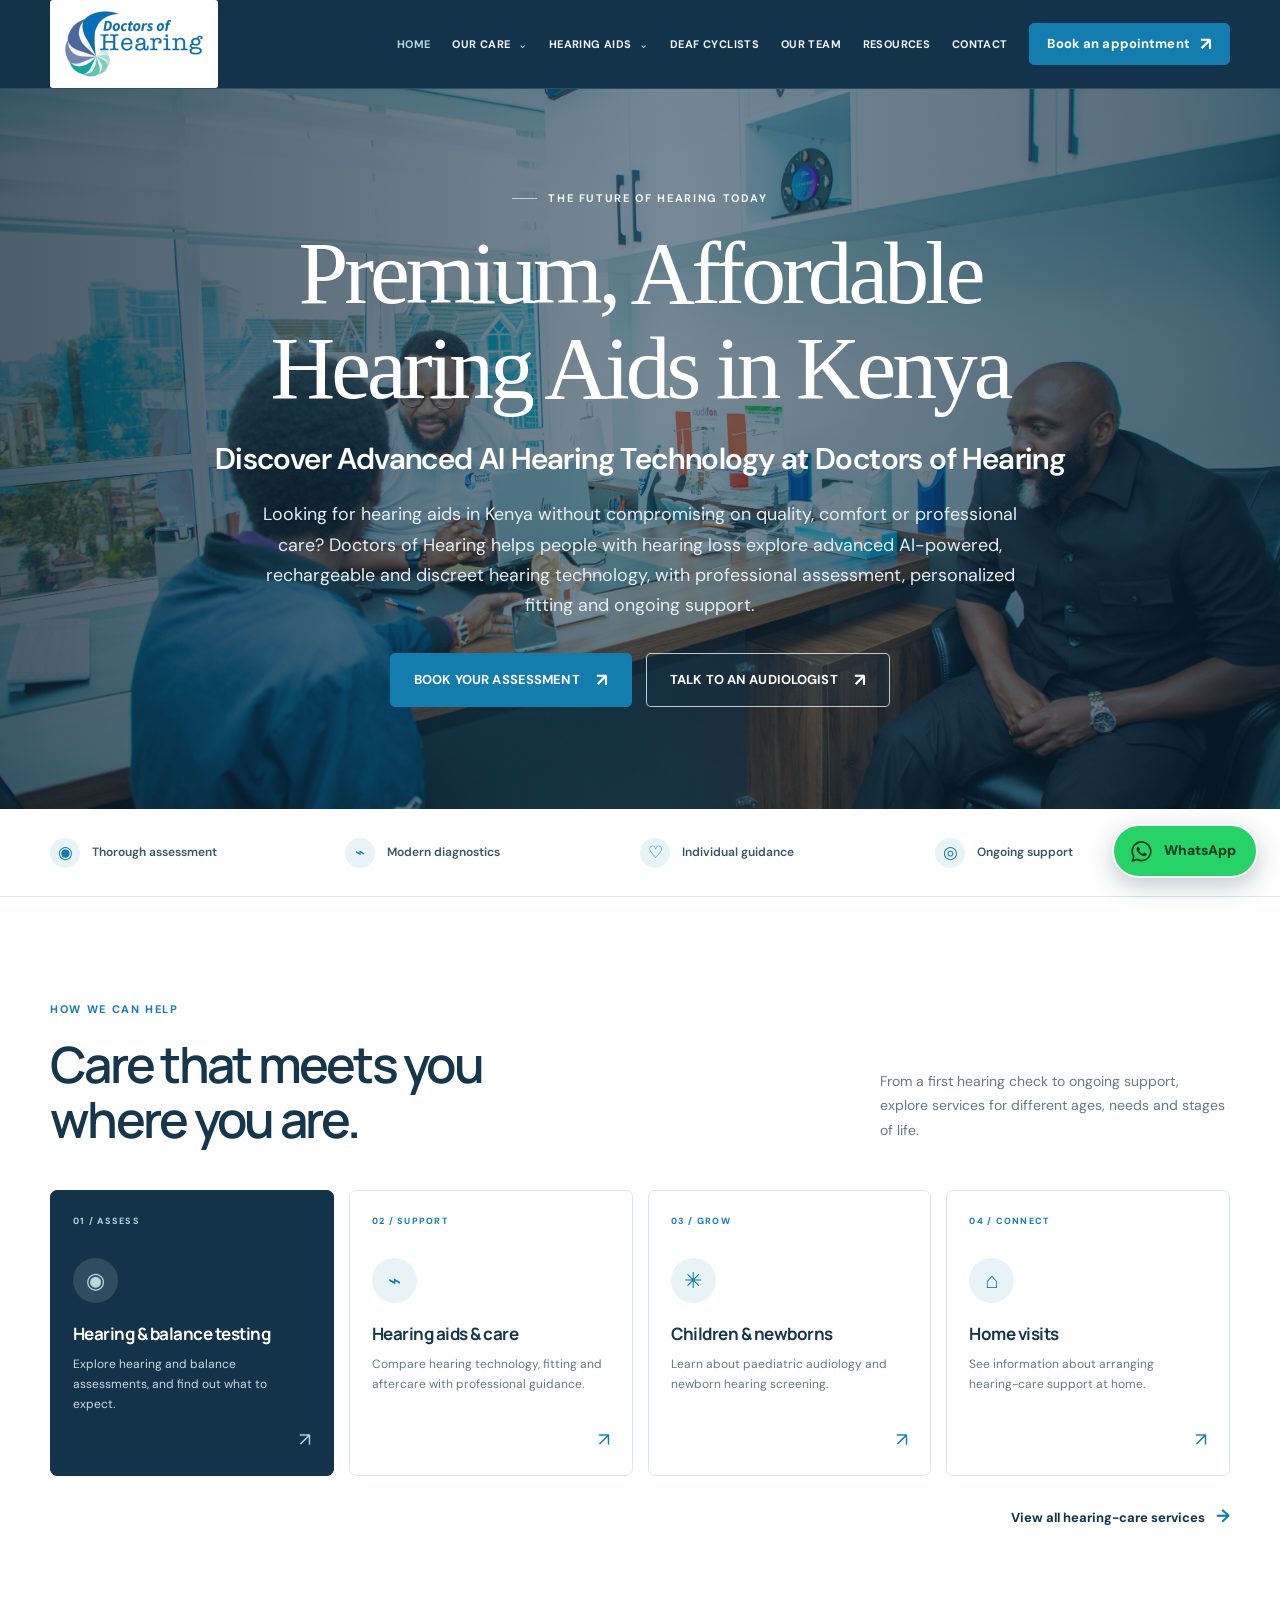
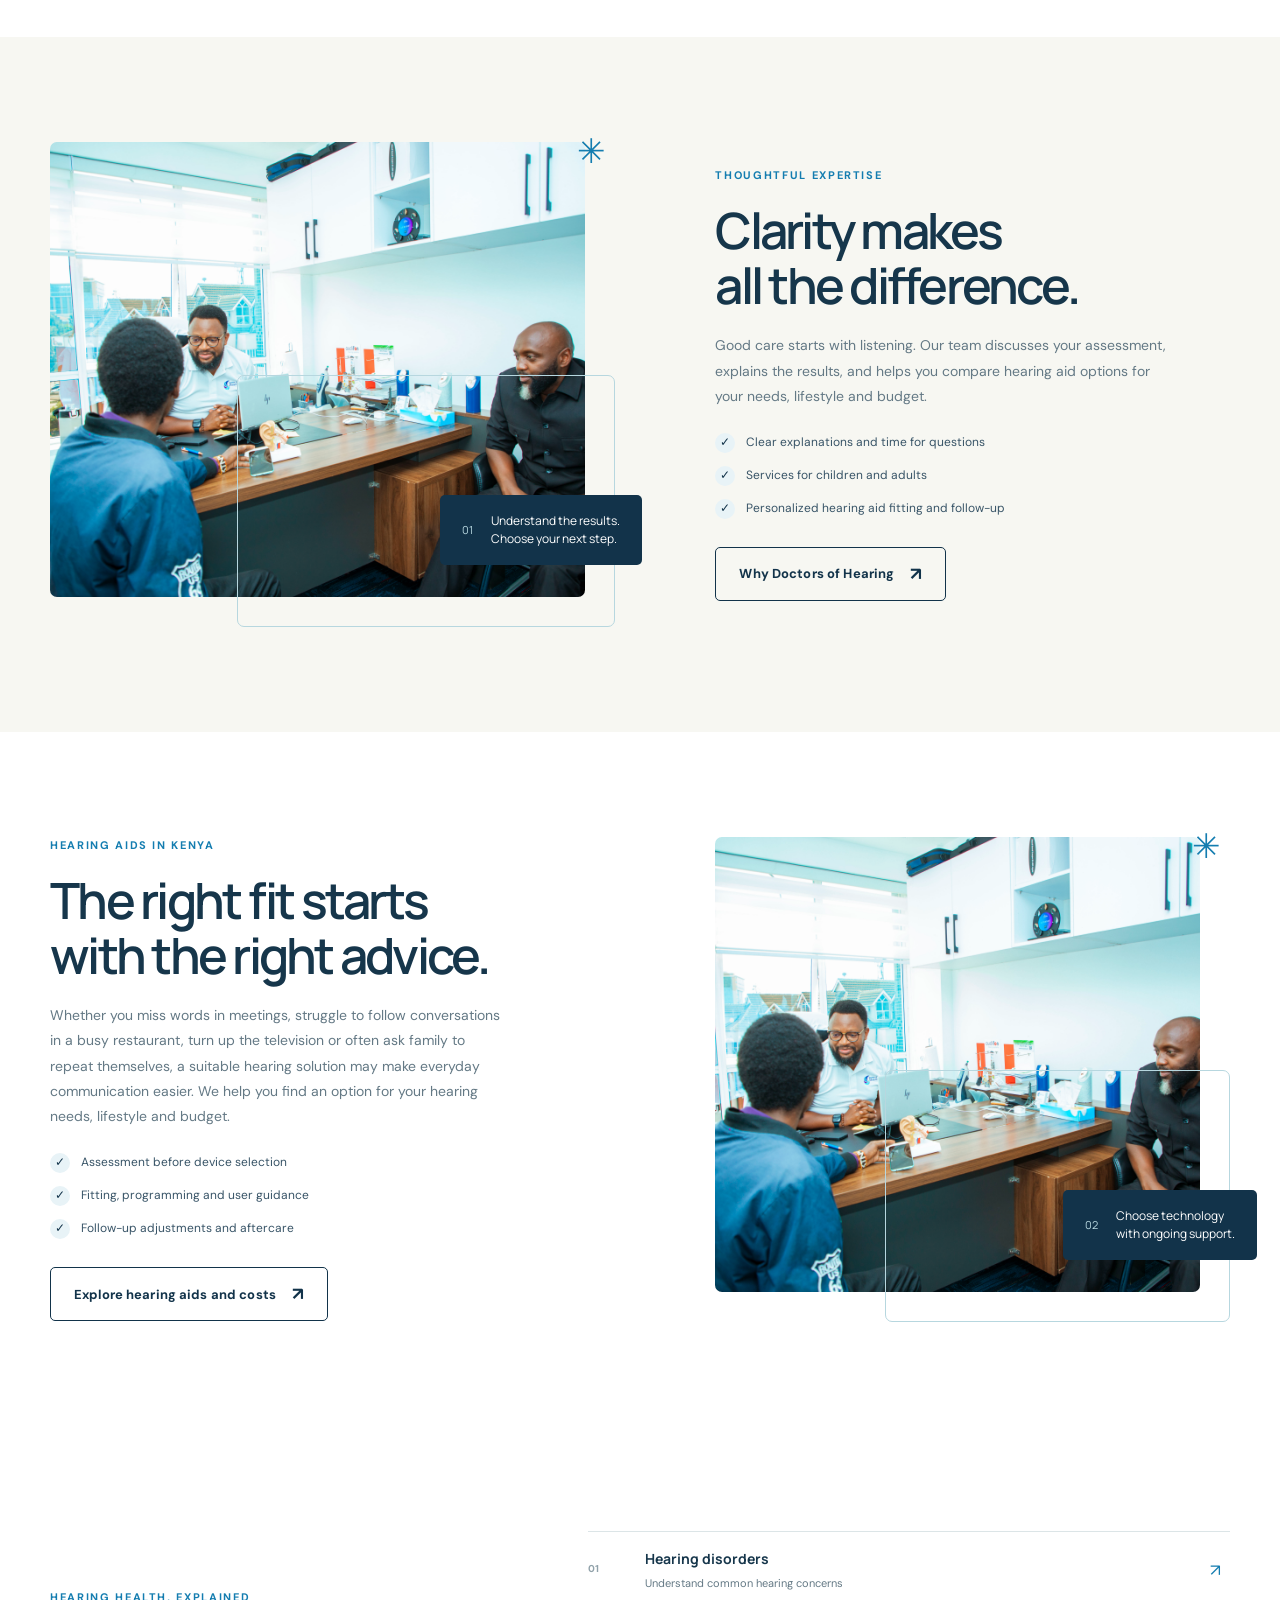
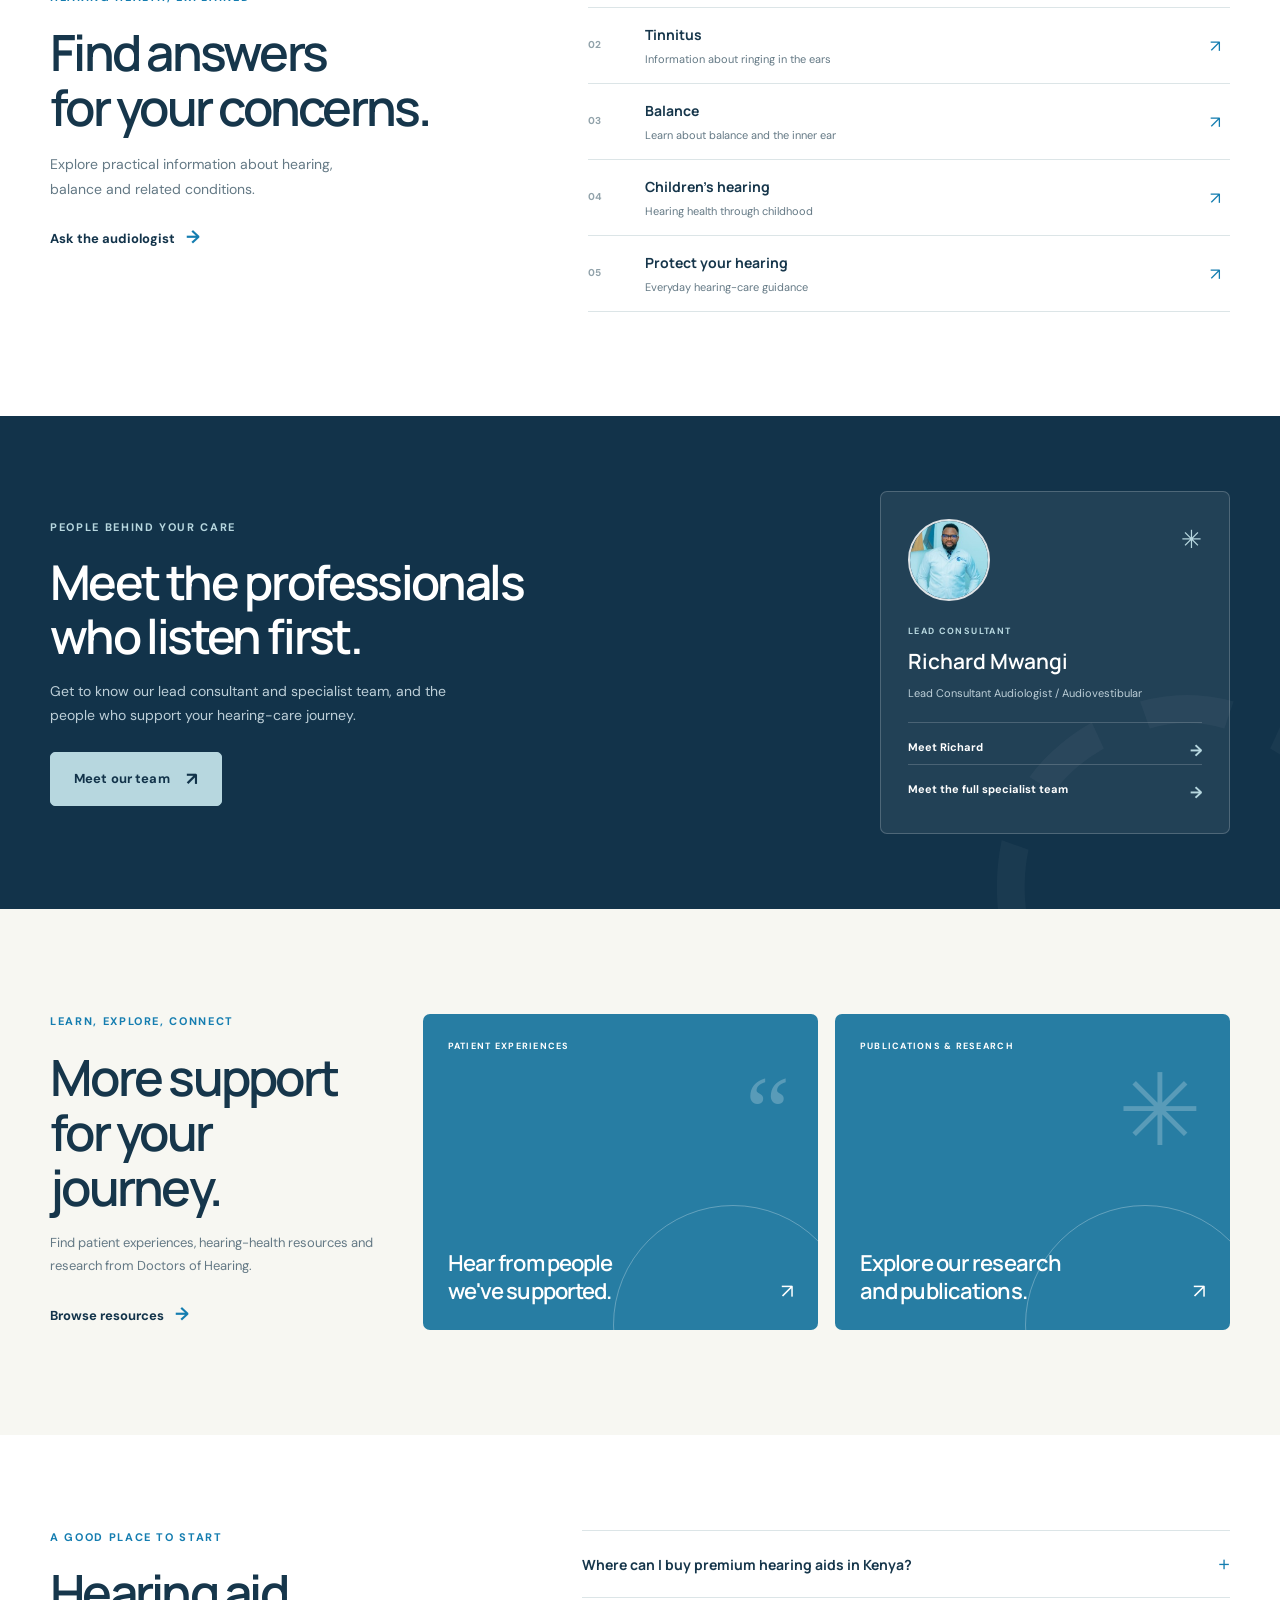
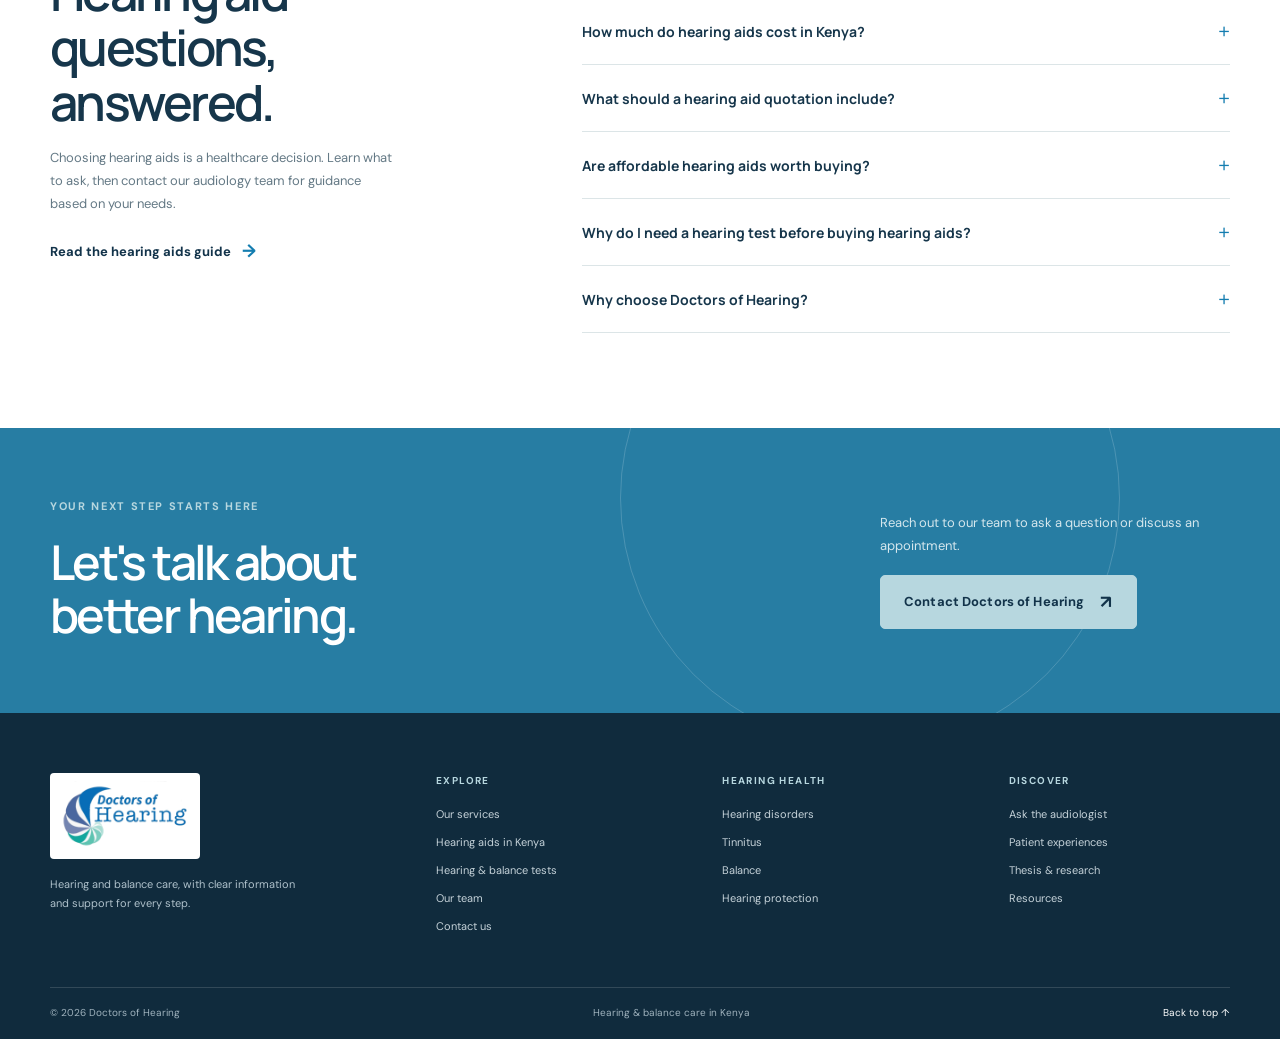
==== index.html @ 50983de2 "update" ====
<!doctype html>
<html lang="en">
<head>
  <meta charset="utf-8">
  <meta name="viewport" content="width=device-width, initial-scale=1">
  <meta name="description" content="Doctors of Hearing provides hearing tests, audiology services and hearing aid assessment, fitting and aftercare in Nairobi, Kenya.">
  <meta name="theme-color" content="#12334a">
  <title>Hearing Aids &amp; Audiology in Nairobi, Kenya | Doctors of Hearing</title>
  <link rel="icon" type="image/png" sizes="128x128" href="assets/favicon.png">
  <link rel="apple-touch-icon" href="assets/favicon.png">
  <link rel="canonical" href="https://doctorsofhearing.org/">
  <meta name="robots" content="index, follow, max-image-preview:large">
  <meta property="og:type" content="website">
  <meta property="og:site_name" content="Doctors of Hearing">
  <meta property="og:title" content="Hearing Aids &amp; Audiology in Nairobi, Kenya | Doctors of Hearing">
  <meta property="og:description" content="Doctors of Hearing provides hearing tests, audiology services and hearing aid assessment, fitting and aftercare in Nairobi, Kenya.">
  <meta property="og:url" content="https://doctorsofhearing.org/">
  <meta property="og:image" content="https://doctorsofhearing.org/assets/doh-logo-300x156.png">
  <meta name="twitter:card" content="summary_large_image">
  <meta name="twitter:title" content="Hearing Aids &amp; Audiology in Nairobi, Kenya | Doctors of Hearing">
  <meta name="twitter:description" content="Doctors of Hearing provides hearing tests, audiology services and hearing aid assessment, fitting and aftercare in Nairobi, Kenya.">
  <meta name="twitter:image" content="https://doctorsofhearing.org/assets/doh-logo-300x156.png">
  <script type="application/ld+json">{"@context":"https://schema.org","@type":"MedicalOrganization","name":"Doctors of Hearing","url":"https://doctorsofhearing.org/","logo":"https://doctorsofhearing.org/assets/doh-logo-300x156.png","email":"info@doctorsofhearing.org","telephone":["+254733112555","+254705112555","+254724535224","+254722112555"],"areaServed":{"@type":"City","name":"Nairobi"},"sameAs":["https://www.youtube.com/channel/UCBskCqv_ZfF2Rd4tkjsEcGQ","https://www.instagram.com/docsofhearing/","https://web.facebook.com/DoctorsOfHearing?_rdc=1&_rdr#","https://www.tiktok.com/@doctorsofhearing"]}</script>
  <link rel="stylesheet" href="css/styles.css">
  <script src="js/main.js" defer></script>
</head>
<body class="home-page">
  <a class="skip-link" href="#main">Skip to content</a>
  <header class="site-header">
    <div class="container header-inner">
      <a class="brand" href="index.html" aria-label="Doctors of Hearing home">
        <img src="assets/doh-logo-300x156.png" alt="Doctors of Hearing" width="300" height="156">
      </a>
      <button class="menu-toggle" type="button" aria-expanded="false" aria-controls="primary-navigation" aria-label="Open navigation">
        <span></span><span></span><span></span>
      </button>
      <nav class="primary-navigation" id="primary-navigation" aria-label="Main navigation">
        <a class="nav-link active" href="index.html" aria-current="page">Home</a>
        <details class="nav-dropdown">
          <summary>Our care <span aria-hidden="true">⌄</span></summary>
          <div class="dropdown-panel">
            <a href="hearing-care-services.html">Hearing care services</a>
            <a href="hearing-balance-testing.html">Hearing &amp; balance testing</a>
            <a href="paediatric-audiology.html">Paediatric audiology</a>
            <a href="home-visits.html">Home visits</a>
            <span class="dropdown-label">Hearing health</span>
            <a href="hearing-disorders.html">Hearing disorders</a>
            <a href="tinnitus-ringing-in-the-ears.html">Tinnitus</a>
            <a href="balance.html">Balance</a>
            <a href="hearing-loss-in-children.html">Children's hearing</a>
            <a href="prevention.html">Hearing protection</a>
          </div>
        </details>
        <details class="nav-dropdown">
          <summary>Hearing aids <span aria-hidden="true">⌄</span></summary>
          <div class="dropdown-panel">
            <a href="hearing-aids-kenya.html">Hearing aids in Kenya</a>
            <a href="phonak.html">Phonak</a>
            <a href="starkey.html">Starkey</a>
            <a href="batteries.html">Batteries &amp; care</a>
          </div>
        </details>
        <a class="nav-link" href="deaf-cyclists.html">Deaf Cyclists</a>
        <a class="nav-link" href="richard-mwangi.html">Our team</a>
        <a class="nav-link" href="resources.html">Resources</a>
        <a class="nav-link" href="contact-us.html">Contact</a>
        <button class="button button-small nav-cta" type="button" data-open-booking>Book an appointment <span aria-hidden="true">↗</span></button>
      </nav>
    </div>
  </header>

  <main id="main">
    <section class="hero">
      <div class="container hero-grid">
        <div class="hero-copy">
          <p class="eyebrow"><span class="eyebrow-line"></span> The Future of Hearing Today</p>
          <h1>Premium, Affordable<br>Hearing Aids in Kenya</h1>
          <h2 class="hero-subheading">Discover Advanced AI Hearing Technology at Doctors of Hearing</h2>
          <p class="hero-intro">Looking for hearing aids in Kenya without compromising on quality, comfort or professional care? Doctors of Hearing helps people with hearing loss explore advanced AI-powered, rechargeable and discreet hearing technology, with professional assessment, personalized fitting and ongoing support.</p>
          <div class="hero-actions">
            <button class="button" type="button" data-open-booking>Book your assessment <span aria-hidden="true">↗</span></button>
            <a class="button button-secondary" href="https://wa.me/254733112555?text=Hello%20Doctors%20of%20Hearing%2C%20I%E2%80%99d%20like%20to%20talk%20to%20an%20audiologist." target="_blank" rel="noopener noreferrer">Talk to an audiologist <span aria-hidden="true">↗</span></a>
          </div>
        </div>
      </div>
    </section>

    <section class="trust-strip" aria-label="Our approach">
      <div class="container trust-grid">
        <p><span class="trust-icon" aria-hidden="true">◉</span> Thorough assessment</p>
        <p><span class="trust-icon" aria-hidden="true">⌁</span> Modern diagnostics</p>
        <p><span class="trust-icon" aria-hidden="true">♡</span> Individual guidance</p>
        <p><span class="trust-icon" aria-hidden="true">◎</span> Ongoing support</p>
      </div>
    </section>

    <section class="section care-section" id="care">
      <div class="container">
        <div class="section-heading heading-row">
          <div><p class="eyebrow">How we can help</p><h2>Care that meets you<br>where you are.</h2></div>
          <p>From a first hearing check to ongoing support, explore services for different ages, needs and stages of life.</p>
        </div>
        <div class="care-grid">
          <a class="care-card care-featured" href="hearing-balance-testing.html">
            <span class="card-number">01 / ASSESS</span><span class="card-icon" aria-hidden="true">◉</span>
            <h3>Hearing &amp; balance testing</h3><p>Explore hearing and balance assessments, and find out what to expect.</p><span class="card-arrow" aria-hidden="true">↗</span>
          </a>
          <a class="care-card" href="hearing-aids-kenya.html">
            <span class="card-number">02 / SUPPORT</span><span class="card-icon" aria-hidden="true">⌁</span>
            <h3>Hearing aids &amp; care</h3><p>Compare hearing technology, fitting and aftercare with professional guidance.</p><span class="card-arrow" aria-hidden="true">↗</span>
          </a>
          <a class="care-card" href="paediatric-audiology.html">
            <span class="card-number">03 / GROW</span><span class="card-icon" aria-hidden="true">✳</span>
            <h3>Children &amp; newborns</h3><p>Learn about paediatric audiology and newborn hearing screening.</p><span class="card-arrow" aria-hidden="true">↗</span>
          </a>
          <a class="care-card" href="home-visits.html">
            <span class="card-number">04 / CONNECT</span><span class="card-icon" aria-hidden="true">⌂</span>
            <h3>Home visits</h3><p>See information about arranging hearing-care support at home.</p><span class="card-arrow" aria-hidden="true">↗</span>
          </a>
        </div>
        <div class="section-link"><a class="text-link" href="hearing-care-services.html">View all hearing-care services <span aria-hidden="true">→</span></a></div>
      </div>
    </section>

    <section class="section expertise-section">
      <div class="container expertise-grid">
        <div class="expertise-visual">
          <img src="assets/clinic-consultation.jpg" alt="A patient discussing hearing care with an audiologist" loading="lazy">
          <div class="visual-caption"><span>01</span><span>Understand the results.<br>Choose your next step.</span></div>
          <span class="visual-spark" aria-hidden="true">✳</span>
        </div>
        <div class="expertise-copy">
          <p class="eyebrow">Thoughtful expertise</p>
          <h2>Clarity makes<br>all the difference.</h2>
          <p>Good care starts with listening. Our team discusses your assessment, explains the results, and helps you compare hearing aid options for your needs, lifestyle and budget.</p>
          <ul class="check-list">
            <li><span aria-hidden="true">✓</span> Clear explanations and time for questions</li>
            <li><span aria-hidden="true">✓</span> Services for children and adults</li>
            <li><span aria-hidden="true">✓</span> Personalized hearing aid fitting and follow-up</li>
          </ul>
          <a class="button button-outline" href="why-we-are-different.html">Why Doctors of Hearing <span aria-hidden="true">↗</span></a>
        </div>
      </div>
    </section>

    <section class="section hearing-aids-section">
      <div class="container expertise-grid">
        <div class="expertise-copy">
          <p class="eyebrow">Hearing aids in Kenya</p>
          <h2>The right fit starts<br>with the right advice.</h2>
          <p>Whether you miss words in meetings, struggle to follow conversations in a busy restaurant, turn up the television or often ask family to repeat themselves, a suitable hearing solution may make everyday communication easier. We help you find an option for your hearing needs, lifestyle and budget.</p>
          <ul class="check-list">
            <li><span aria-hidden="true">✓</span> Assessment before device selection</li>
            <li><span aria-hidden="true">✓</span> Fitting, programming and user guidance</li>
            <li><span aria-hidden="true">✓</span> Follow-up adjustments and aftercare</li>
          </ul>
          <a class="button button-outline" href="hearing-aids-kenya.html">Explore hearing aids and costs <span aria-hidden="true">↗</span></a>
        </div>
        <div class="expertise-visual">
          <img src="assets/clinic-consultation.jpg" alt="A patient discussing hearing aid options with an audiologist" loading="lazy">
          <div class="visual-caption"><span>02</span><span>Choose technology<br>with ongoing support.</span></div>
          <span class="visual-spark" aria-hidden="true">✳</span>
        </div>
      </div>
    </section>

    <section class="section conditions-section">
      <div class="container conditions-layout">
        <div class="conditions-intro">
          <p class="eyebrow">Hearing health, explained</p>
          <h2>Find answers<br>for your concerns.</h2>
          <p>Explore practical information about hearing, balance and related conditions.</p>
          <a class="text-link" href="ask-the-audiologist.html">Ask the audiologist <span aria-hidden="true">→</span></a>
        </div>
        <div class="topic-list">
          <a href="hearing-disorders.html"><span class="topic-index">01</span><span><strong>Hearing disorders</strong><small>Understand common hearing concerns</small></span><span class="topic-arrow" aria-hidden="true">↗</span></a>
          <a href="tinnitus-ringing-in-the-ears.html"><span class="topic-index">02</span><span><strong>Tinnitus</strong><small>Information about ringing in the ears</small></span><span class="topic-arrow" aria-hidden="true">↗</span></a>
          <a href="balance.html"><span class="topic-index">03</span><span><strong>Balance</strong><small>Learn about balance and the inner ear</small></span><span class="topic-arrow" aria-hidden="true">↗</span></a>
          <a href="hearing-loss-in-children.html"><span class="topic-index">04</span><span><strong>Children's hearing</strong><small>Hearing health through childhood</small></span><span class="topic-arrow" aria-hidden="true">↗</span></a>
          <a href="protecting-your-hearing.html"><span class="topic-index">05</span><span><strong>Protect your hearing</strong><small>Everyday hearing-care guidance</small></span><span class="topic-arrow" aria-hidden="true">↗</span></a>
        </div>
      </div>
    </section>

    <section class="team-band">
      <div class="container team-grid">
        <div class="team-copy"><p class="eyebrow eyebrow-light">People behind your care</p><h2>Meet the professionals<br>who listen first.</h2><p>Get to know our lead consultant and specialist team, and the people who support your hearing-care journey.</p><a class="button button-light" href="richard-mwangi.html">Meet our team <span aria-hidden="true">↗</span></a></div>
        <div class="team-card"><div class="team-card-top"><img class="team-avatar-photo" src="assets/richard.jpeg" alt="Richard Mwangi, Lead Consultant Audiologist" loading="lazy"><span class="team-card-mark" aria-hidden="true">✳</span></div><p class="team-label">LEAD CONSULTANT</p><h3>Richard Mwangi</h3><p>Lead Consultant Audiologist / Audiovestibular</p><a href="richard-mwangi.html">Meet Richard <span aria-hidden="true">→</span></a><a href="our-other-specialists.html">Meet the full specialist team <span aria-hidden="true">→</span></a></div>
        <div class="team-decoration" aria-hidden="true">◌</div>
      </div>
    </section>

    <section class="section stories-section">
      <div class="container stories-grid">
        <div class="stories-copy"><p class="eyebrow">Learn, explore, connect</p><h2>More support<br>for your journey.</h2><p>Find patient experiences, hearing-health resources and research from Doctors of Hearing.</p><a class="text-link" href="resources.html">Browse resources <span aria-hidden="true">→</span></a></div>
        <a class="story-card story-green" href="testimonials.html"><span class="story-kicker">PATIENT EXPERIENCES</span><span class="story-symbol" aria-hidden="true">“</span><span class="story-title">Hear from people<br>we've supported.</span><span class="story-arrow" aria-hidden="true">↗</span></a>
        <a class="story-card story-blue" href="thesis-and-research.html"><span class="story-kicker">PUBLICATIONS &amp; RESEARCH</span><span class="story-symbol" aria-hidden="true">✳</span><span class="story-title">Explore our research<br>and publications.</span><span class="story-arrow" aria-hidden="true">↗</span></a>
      </div>
    </section>

    <section class="faq-section section">
      <div class="container faq-layout">
        <div><p class="eyebrow">A good place to start</p><h2>Hearing aid questions,<br>answered.</h2><p>Choosing hearing aids is a healthcare decision. Learn what to ask, then contact our audiology team for guidance based on your needs.</p><a class="text-link" href="hearing-aids-kenya.html">Read the hearing aids guide <span aria-hidden="true">→</span></a></div>
        <div class="faq-list">
          <details><summary>Where can I buy premium hearing aids in Kenya?<span aria-hidden="true">+</span></summary><p>Doctors of Hearing is a specialist hearing healthcare provider in Nairobi, offering hearing assessments, hearing aid consultations, personalized fitting and hearing rehabilitation support. Ask our team about home visits if you are unable to visit a centre.</p></details>
          <details><summary>How much do hearing aids cost in Kenya?<span aria-hidden="true">+</span></summary><p>There is no single price. Cost depends on technology level, manufacturer, style, rechargeable capability, connectivity, accessories and included professional services. Contact us for a personalized quotation after your assessment.</p></details>
          <details><summary>What should a hearing aid quotation include?<span aria-hidden="true">+</span></summary><p>Ask whether it includes a professional assessment, selection and fitting, programming and verification, follow-up adjustments, user training, maintenance guidance, warranty and after-sales support.</p></details>
          <details><summary>Are affordable hearing aids worth buying?<span aria-hidden="true">+</span></summary><p>Yes, when a hearing aid is suitable for your hearing needs and properly fitted. Consider comfort, speech understanding, ease of use, useful features, aftercare and long-term servicing costs, not only the initial price.</p></details>
          <details><summary>Why do I need a hearing test before buying hearing aids?<span aria-hidden="true">+</span></summary><p>Hearing loss differs from person to person. An audiological assessment helps establish its type and degree, so recommendations can reflect your hearing profile, communication needs and budget. Follow-up appointments help with adjustment and fine-tuning.</p></details>
          <details><summary>Why choose Doctors of Hearing?<span aria-hidden="true">+</span></summary><p>Our team offers professional assessment and interpretation, guidance on technology options, recommendations tailored to your needs and budget, personalized fitting and programming, and support with adjustment and maintenance.</p></details>
        </div>
      </div>
    </section>

    <section class="contact-cta">
      <div class="container cta-inner"><div><p class="eyebrow eyebrow-light">Your next step starts here</p><h2>Let's talk about<br>better hearing.</h2></div><div class="cta-action"><p>Reach out to our team to ask a question or discuss an appointment.</p><a class="button button-light" href="contact-us.html">Contact Doctors of Hearing <span aria-hidden="true">↗</span></a></div><span class="cta-ring" aria-hidden="true"></span></div>
    </section>
  </main>

  <footer class="site-footer">
    <div class="container footer-main">
      <div class="footer-brand"><a href="index.html"><img src="assets/doh-logo-300x156.png" alt="Doctors of Hearing" width="300" height="156" loading="lazy"></a><p>Hearing and balance care, with clear information and support for every step.</p></div>
      <div class="footer-column"><h2>Explore</h2><a href="hearing-care-services.html">Our services</a><a href="hearing-aids-kenya.html">Hearing aids in Kenya</a><a href="hearing-balance-testing.html">Hearing &amp; balance tests</a><a href="richard-mwangi.html">Our team</a><a href="contact-us.html">Contact us</a></div>
      <div class="footer-column"><h2>Hearing health</h2><a href="hearing-disorders.html">Hearing disorders</a><a href="tinnitus-ringing-in-the-ears.html">Tinnitus</a><a href="balance.html">Balance</a><a href="protecting-your-hearing.html">Hearing protection</a></div>
      <div class="footer-column"><h2>Discover</h2><a href="ask-the-audiologist.html">Ask the audiologist</a><a href="testimonials.html">Patient experiences</a><a href="thesis-and-research.html">Thesis &amp; research</a><a href="resources.html">Resources</a></div>
    </div>
    <div class="container footer-bottom"><span>© <span id="current-year">2025</span> Doctors of Hearing</span><span>Hearing &amp; balance care in Kenya</span><a href="#main">Back to top ↑</a></div>
  </footer>
  <dialog class="booking-dialog" id="booking-form" aria-labelledby="booking-title">
    <div class="booking-dialog-head"><div><p class="eyebrow">Start your journey</p><h2 id="booking-title">Book your assessment</h2></div><button class="dialog-close" type="button" aria-label="Close form" data-close-booking>×</button></div>
    <p class="booking-intro">Share your details and our team will get in touch to discuss a suitable appointment.</p>
    <form id="booking-request" action="https://formsubmit.co/info@doctorsofhearing.org" method="POST">
      <input type="hidden" name="_subject" value="Assessment appointment enquiry from Doctors of Hearing website">
      <input type="hidden" name="_url" value="https://doctorsofhearing.org/">
      <label>Full name<input name="name" autocomplete="name" required></label>
      <label>Phone number<input name="phone" type="tel" autocomplete="tel" required></label>
      <label>Email address<input name="email" type="email" autocomplete="email" required></label>
      <label>What would you like help with?
        <select name="service" required><option value="" disabled selected>Select a service</option><option>Hearing assessment</option><option>Balance assessment</option><option>Hearing aids</option><option>Paediatric audiology</option><option>Other enquiry</option></select>
      </label>
      <label class="booking-message">Anything else we should know?<textarea name="message" rows="3"></textarea></label>
      <button class="button booking-submit" type="submit">Send appointment enquiry <span aria-hidden="true">↗</span></button>
      <p class="booking-note">Our team will use these details to follow up about your appointment enquiry.</p>
    </form>
  </dialog>
</body>
</html>
---- css/styles.css ----
@import url('https://fonts.googleapis.com/css2?family=DM+Sans:wght@400;500;600;700&family=Manrope:wght@400;500;600;700;800&display=swap');

:root {
  --ink: #16364b;
  --ink-soft: #385467;
  --blue: #147db0;
  --blue-dark: #12334a;
  --blue-light: #e8f3f7;
  --mint: #b7d7df;
  --gold: #147db0;
  --paper: #fff;
  --sand: #f7f7f2;
  --line: #dce5e7;
  --muted: #647985;
  --font-body: 'DM Sans', Arial, sans-serif;
  --font-display: 'Manrope', Arial, sans-serif;
  color: var(--ink);
  font-family: var(--font-body);
  font-synthesis: none;
  text-rendering: optimizeLegibility;
}

*, *::before, *::after { box-sizing: border-box; }
html { scroll-behavior: smooth; scroll-padding-top: 100px; }
body { margin: 0; background: var(--paper); color: var(--ink); font-size: 16px; line-height: 1.65; }
img { display: block; max-width: 100%; }
a { color: inherit; text-decoration: none; }
button, summary { font: inherit; }
.container { width: min(1180px, calc(100% - 48px)); margin-inline: auto; }
.skip-link { position: fixed; z-index: 30; top: 10px; left: 10px; padding: 10px 16px; background: var(--paper); color: var(--ink); transform: translateY(-150%); }
.skip-link:focus { transform: translateY(0); }

.topbar { background: var(--blue-dark); color: #d8e7ee; font-size: 12px; letter-spacing: .035em; }
.topbar-inner { min-height: 37px; display: flex; align-items: center; justify-content: space-between; }
.topbar p { margin: 0; }
.topbar a { color: var(--mint); font-weight: 700; }
.topbar a span { padding-left: 5px; }
.site-header { position: sticky; z-index: 20; top: 0; background: rgba(255,255,255,.96); border-bottom: 1px solid rgba(22,54,75,.08); backdrop-filter: blur(14px); }
.header-inner { display: flex; align-items: center; justify-content: space-between; min-height: 86px; }
.brand { display: inline-flex; align-items: center; flex: 0 0 auto; }
.brand img { width: 150px; height: auto; }
.primary-navigation { display: flex; align-items: center; gap: clamp(17px, 2vw, 30px); font-size: 13px; font-weight: 600; }
.nav-link, .nav-dropdown summary { color: var(--ink-soft); transition: color .2s ease; }
.nav-link:hover, .nav-dropdown summary:hover, .nav-link.active { color: var(--blue); }
.nav-dropdown { position: relative; }
.nav-dropdown summary { list-style: none; cursor: pointer; }
.nav-dropdown summary::-webkit-details-marker { display: none; }
.nav-dropdown summary span { margin-left: 4px; color: var(--blue); }
.dropdown-panel { position: absolute; top: calc(100% + 20px); left: -18px; z-index: 10; display: grid; min-width: 225px; padding: 10px; border: 1px solid var(--line); border-radius: 12px; background: var(--paper); box-shadow: 0 16px 40px rgba(18,51,74,.13); }
.dropdown-panel a { padding: 10px 12px; border-radius: 7px; color: var(--ink-soft); font-size: 13px; }
.dropdown-panel a:hover { background: var(--blue-light); color: var(--blue-dark); }
.button { display: inline-flex; align-items: center; justify-content: center; gap: 16px; min-height: 54px; padding: 0 23px; border: 1px solid var(--gold); border-radius: 5px; background: var(--gold); color: white; font-size: 13px; font-weight: 700; letter-spacing: .01em; transition: transform .2s ease, background .2s ease; }
.button:hover { transform: translateY(-2px); background: #096993; }
.button span { font-size: 18px; line-height: 1; }
.button-small { min-height: 42px; padding: 0 17px; gap: 10px; }
.menu-toggle { display: none; }

.hero { position: relative; overflow: hidden; background: var(--blue-light); }
.page-hero { overflow: hidden; background: var(--blue-light); }
.page-hero-grid { display: grid; grid-template-columns: 1fr .88fr; align-items: center; gap: clamp(42px, 8vw, 108px); min-height: 390px; padding-block: 58px; }
.page-hero h1 { max-width: 670px; margin-bottom: 19px; font-size: clamp(42px, 5.6vw, 68px); font-weight: 600; letter-spacing: -.06em; line-height: 1.04; }
.page-intro { max-width: 610px; margin-bottom: 26px; color: var(--ink-soft); font-size: 17px; line-height: 1.75; }
.page-hero figure { position: relative; height: 270px; margin: 0; overflow: hidden; border-radius: 5px; background: var(--blue-light); }
.page-hero figure::after { position: absolute; inset: 40% 0 0; background: linear-gradient(transparent, rgba(12,45,39,.52)); content: ''; }
.page-hero figure img { width: 100%; height: 100%; object-fit: cover; object-position: center 47%; }
.page-hero figcaption { position: absolute; z-index: 1; right: 18px; bottom: 14px; left: 18px; color: white; font-size: 11px; font-weight: 600; letter-spacing: .08em; text-transform: uppercase; }
.page-layout { display: grid; grid-template-columns: minmax(0, 1fr) 310px; gap: clamp(45px, 9vw, 130px); padding-block: 85px 100px; }
.page-article { max-width: 700px; }
.page-article section + section { margin-top: 45px; padding-top: 36px; border-top: 1px solid var(--line); }
.page-article h2 { margin-bottom: 14px; font-size: clamp(25px, 3vw, 34px); font-weight: 600; letter-spacing: -.045em; line-height: 1.18; }
.page-article p { margin-bottom: 0; color: var(--ink-soft); font-size: 16px; line-height: 1.85; }
.page-article a { color: var(--blue); font-weight: 700; }
.profile-list { display: grid; gap: 34px; margin-top: 48px; }
.profile-list-top { max-width: none; margin: 0; padding: 38px 0 54px; }
.profile-list-top .profile-card { grid-template-columns: 150px minmax(0, 1fr); gap: 24px; padding: 0; border: 0; }
.profile-list-top .profile-card > img { width: 150px; }
.profile-list-top .profile-copy h2 { font-size: clamp(26px, 3vw, 34px); }
.profile-list-top .profile-copy > p:not(.eyebrow):not(.profile-credentials) { max-width: 760px; }
.profile-card { display: grid; grid-template-columns: 150px minmax(0, 1fr); align-items: start; gap: 24px; padding-top: 31px; border-top: 1px solid var(--line); }
.profile-card > img { width: 150px; aspect-ratio: 3 / 4; border-radius: 5px; background: var(--blue-light); object-fit: cover; object-position: center 20%; }
.profile-copy .eyebrow { margin-bottom: 10px; font-size: 10px; letter-spacing: .1em; }
.profile-copy h2 { margin-bottom: 8px; font-size: clamp(23px, 2.5vw, 30px); }
.profile-credentials { margin-bottom: 15px !important; color: var(--blue) !important; font-size: 12px !important; font-weight: 700; line-height: 1.55 !important; }
.profile-copy > p:not(.eyebrow):not(.profile-credentials) + p { margin-top: 12px; }
.page-aside { position: relative; align-self: start; padding: 29px; border: 1px solid var(--line); border-radius: 6px; background: var(--sand); }
.page-aside .eyebrow { margin-top: 24px; margin-bottom: 12px; }
.page-aside h2 { margin-bottom: 12px; font-size: 25px; font-weight: 600; letter-spacing: -.04em; line-height: 1.18; }
.page-aside > p:not(.eyebrow) { color: var(--muted); font-size: 13px; line-height: 1.75; }
.aside-symbol { display: grid; width: 43px; height: 43px; place-items: center; border-radius: 50%; background: var(--blue-light); color: var(--blue-dark); font-size: 21px; }
.page-contact-band { padding-block: 48px; background: var(--blue-dark); color: white; }
.page-contact-band > .container { display: flex; align-items: center; justify-content: space-between; gap: 30px; }
.page-contact-band .eyebrow { margin-bottom: 12px; }
.page-contact-band h2 { margin: 0; font-size: clamp(27px, 4vw, 42px); font-weight: 600; letter-spacing: -.05em; }
.button-light { border-color: var(--gold); background: var(--gold); color: white; }
.page-hero figure::after { background: linear-gradient(transparent, rgba(18,51,74,.52)); }
.aside-symbol { background: var(--blue-light); }
.hero::before { position: absolute; top: -245px; right: -150px; width: 640px; height: 640px; border: 1px solid rgba(20,125,176,.13); border-radius: 50%; content: ''; }
.hero-grid { position: relative; display: grid; grid-template-columns: .94fr 1.06fr; gap: 66px; align-items: center; min-height: 586px; padding-block: 54px 78px; }
.eyebrow { display: flex; align-items: center; gap: 11px; margin: 0 0 20px; color: var(--blue); font-size: 11px; font-weight: 700; letter-spacing: .15em; line-height: 1.4; text-transform: uppercase; }
.eyebrow-line { width: 25px; height: 1px; background: currentColor; }
h1, h2, h3, p { margin-top: 0; }
h1, h2, h3 { font-family: var(--font-display); }
.hero h1 { margin-bottom: 20px; font-size: clamp(58px, 7.4vw, 98px); font-weight: 600; letter-spacing: -.075em; line-height: .99; }
.hero h1 span { color: var(--blue); }
.hero-intro { max-width: 440px; margin-bottom: 29px; color: #466171; font-size: 17px; line-height: 1.7; }
.hero-actions { display: flex; align-items: center; flex-wrap: wrap; gap: 26px; }
.text-link { display: inline-flex; align-items: center; gap: 11px; color: var(--blue-dark); font-size: 13px; font-weight: 700; }
.text-link span { color: var(--blue); font-size: 18px; transition: transform .2s ease; }
.text-link:hover span { transform: translateX(4px); }
.hero-note { display: flex; align-items: center; gap: 12px; max-width: 370px; margin-top: 45px; color: #58717f; font-size: 12px; line-height: 1.5; }
.note-icon { display: grid; flex: 0 0 32px; width: 32px; height: 32px; place-items: center; border: 1px solid rgba(20,125,176,.26); border-radius: 50%; color: var(--blue); font-size: 16px; }
.hero-visual { position: relative; padding: 20px 22px 18px 0; }
.hero-image-wrap { position: relative; z-index: 1; overflow: hidden; height: 440px; border-radius: 46% 46% 10px 10px; background: #d2e1e6; box-shadow: 0 30px 60px rgba(22,54,75,.15); }
.hero-image-wrap::after { position: absolute; inset: 35% 0 0; background: linear-gradient(transparent, rgba(11,39,55,.22)); content: ''; }
.hero-image-wrap img { width: 100%; height: 100%; object-fit: cover; object-position: center 39%; }
.image-label { position: absolute; z-index: 2; right: -13px; bottom: 47px; display: flex; align-items: center; gap: 13px; min-width: 260px; padding: 16px 18px; border: 1px solid rgba(255,255,255,.6); border-radius: 7px; background: rgba(255,255,255,.95); box-shadow: 0 15px 35px rgba(18,51,74,.13); }
.label-mark { display: grid; width: 38px; height: 38px; place-items: center; border-radius: 50%; background: var(--mint); color: var(--blue-dark); font-size: 23px; }
.image-label strong, .image-label small { display: block; }
.image-label strong { font-family: var(--font-display); font-size: 12px; }
.image-label small { margin-top: 3px; color: var(--muted); font-size: 10px; }
.hero-orbit { position: absolute; z-index: 0; border: 1px solid rgba(20,125,176,.28); border-radius: 50%; }
.orbit-one { top: -7px; right: -3px; width: 76px; height: 76px; }
.orbit-two { right: 48px; bottom: -5px; width: 34px; height: 34px; background: var(--mint); border: 0; }
.hero-bottom { position: absolute; right: 0; bottom: 0; left: 0; display: flex; align-items: center; gap: 15px; height: 46px; color: #78909b; font-size: 9px; font-weight: 700; letter-spacing: .16em; }
.hero-bottom i { width: 3px; height: 3px; border-radius: 50%; background: var(--blue); }
.hero-bottom a { margin-left: auto; color: var(--blue); font-size: 19px; }

.trust-strip { border-bottom: 1px solid var(--line); background: #fff; }
.trust-grid { display: grid; grid-template-columns: repeat(4,1fr); min-height: 87px; align-items: center; }
.trust-grid p { display: flex; align-items: center; gap: 12px; margin: 0; color: var(--ink-soft); font-size: 12px; font-weight: 600; }
.trust-icon { display: grid; width: 30px; height: 30px; place-items: center; border-radius: 50%; background: var(--blue-light); color: var(--blue); font-size: 17px; }
.section { padding-block: 105px; }
.heading-row { display: flex; align-items: end; justify-content: space-between; gap: 48px; margin-bottom: 43px; }
.section-heading h2, .expertise-copy h2, .conditions-intro h2, .stories-copy h2, .faq-layout h2 { margin-bottom: 0; font-size: clamp(34px, 4vw, 50px); font-weight: 600; letter-spacing: -.055em; line-height: 1.1; }
.heading-row > p { max-width: 350px; margin-bottom: 5px; color: var(--muted); font-size: 14px; line-height: 1.75; }
.care-grid { display: grid; grid-template-columns: repeat(4,1fr); gap: 15px; }
.care-card { position: relative; display: flex; min-height: 286px; flex-direction: column; padding: 23px 22px; border: 1px solid var(--line); border-radius: 7px; background: white; transition: transform .22s ease, box-shadow .22s ease, border-color .22s ease; }
.care-card:hover { transform: translateY(-5px); border-color: #bdd6df; box-shadow: 0 18px 34px rgba(22,54,75,.08); }
.care-featured { border-color: var(--blue-dark); background: var(--blue-dark); color: white; }
.card-number { color: var(--blue); font-size: 9px; font-weight: 700; letter-spacing: .14em; }
.care-featured .card-number { color: var(--mint); }
.card-icon { display: grid; width: 45px; height: 45px; margin-top: 29px; place-items: center; border-radius: 50%; background: var(--blue-light); color: var(--blue); font-size: 22px; }
.care-featured .card-icon { background: rgba(255,255,255,.12); color: var(--mint); }
.care-card h3 { margin: 20px 0 9px; font-size: 17px; font-weight: 700; letter-spacing: -.03em; line-height: 1.35; }
.care-card p { max-width: 230px; margin-bottom: 15px; color: var(--muted); font-size: 12px; line-height: 1.65; }
.care-featured p { color: #ccdae0; }
.card-arrow { position: absolute; right: 22px; bottom: 20px; color: var(--blue); font-size: 19px; }
.care-featured .card-arrow { color: var(--mint); }
.section-link { margin-top: 26px; text-align: right; }

.expertise-section { background: var(--sand); }
.expertise-grid { display: grid; grid-template-columns: 1fr .91fr; gap: 100px; align-items: center; }
.expertise-visual { position: relative; padding: 0 30px 30px 0; }
.expertise-visual img { width: 100%; height: 455px; border-radius: 7px; object-fit: cover; object-position: center; }
.expertise-visual::before { position: absolute; right: 0; bottom: 0; width: 67%; height: 52%; border: 1px solid #b7d7df; border-radius: 7px; content: ''; }
.visual-caption { position: absolute; right: -27px; bottom: 62px; display: flex; align-items: center; gap: 18px; padding: 17px 22px; border-radius: 5px; background: var(--blue-dark); color: white; font-family: var(--font-display); font-size: 12px; line-height: 1.5; }
.visual-caption span:first-child { color: var(--mint); font-size: 11px; }
.visual-spark { position: absolute; top: -18px; right: 10px; color: var(--blue); font-size: 34px; }
.expertise-copy h2 { margin-bottom: 20px; }
.expertise-copy > p:not(.eyebrow) { max-width: 460px; margin-bottom: 24px; color: var(--muted); font-size: 14px; line-height: 1.8; }
.check-list { display: grid; gap: 13px; margin: 0 0 28px; padding: 0; list-style: none; color: var(--ink-soft); font-size: 12px; }
.check-list li { display: flex; align-items: center; gap: 11px; }
.check-list li span { display: grid; width: 20px; height: 20px; place-items: center; border-radius: 50%; background: var(--blue-light); color: var(--blue-dark); font-size: 12px; font-weight: 700; }
.button-outline { border-color: var(--blue-dark); background: transparent; color: var(--blue-dark); }
.button-outline:hover { background: var(--blue-dark); color: white; }

.conditions-section { padding-block: 104px; }
.conditions-layout { display: grid; grid-template-columns: .8fr 1.2fr; gap: 110px; }
.conditions-intro { align-self: center; }
.conditions-intro h2 { margin-bottom: 17px; }
.conditions-intro > p:not(.eyebrow) { max-width: 330px; margin-bottom: 22px; color: var(--muted); font-size: 14px; line-height: 1.75; }
.topic-list { border-top: 1px solid var(--line); }
.topic-list a { display: grid; grid-template-columns: 42px 1fr 20px; gap: 15px; align-items: center; min-height: 76px; border-bottom: 1px solid var(--line); transition: padding .2s ease, color .2s ease; }
.topic-list a:hover { padding-inline: 8px; color: var(--blue); }
.topic-index { color: #91a2aa; font-size: 10px; font-weight: 700; }
.topic-list strong, .topic-list small { display: block; }
.topic-list strong { font-family: var(--font-display); font-size: 14px; font-weight: 700; }
.topic-list small { margin-top: 3px; color: var(--muted); font-size: 11px; }
.topic-arrow { color: var(--blue); font-size: 17px; }

.team-band { overflow: hidden; background: var(--blue-dark); color: white; }
.team-grid { position: relative; display: grid; grid-template-columns: 1fr 350px; gap: 90px; align-items: center; min-height: 420px; padding-block: 75px; }
.eyebrow-light { color: var(--mint); }
.team-copy h2, .cta-inner h2 { margin-bottom: 16px; font-size: clamp(34px, 4vw, 48px); font-weight: 600; letter-spacing: -.055em; line-height: 1.12; }
.team-copy > p:not(.eyebrow) { max-width: 425px; margin-bottom: 24px; color: #bdcfd8; font-size: 14px; line-height: 1.75; }
.button-light { border-color: var(--mint); background: var(--mint); color: var(--blue-dark); }
.button-light:hover { border-color: #d5e7ed; background: #d5e7ed; }
.team-card { position: relative; z-index: 1; padding: 27px; border: 1px solid rgba(255,255,255,.2); border-radius: 7px; background: rgba(255,255,255,.07); }
.team-card-top { display: flex; align-items: flex-start; justify-content: space-between; margin-bottom: 23px; }
.team-avatar { display: grid; width: 70px; height: 70px; place-items: center; border: 1px solid rgba(201,229,122,.75); border-radius: 50%; color: var(--mint); font-family: var(--font-display); font-size: 20px; font-weight: 700; }
.team-avatar-photo { width: 82px; height: 82px; border: 2px solid rgba(255,255,255,.85); border-radius: 50%; object-fit: cover; object-position: center 24%; }
.team-card-mark { color: var(--mint); font-size: 25px; }
.team-label { margin-bottom: 5px; color: var(--mint); font-size: 9px; font-weight: 700; letter-spacing: .15em; }
.team-card h3 { margin-bottom: 5px; font-size: 21px; font-weight: 600; }
.team-card > p:not(.team-label) { margin-bottom: 20px; color: #bdcfd8; font-size: 11px; }
.team-card > a { display: flex; justify-content: space-between; padding-top: 15px; border-top: 1px solid rgba(255,255,255,.18); color: white; font-size: 11px; font-weight: 700; }
.team-card > a span { color: var(--mint); font-size: 16px; }
.team-decoration { position: absolute; right: -175px; bottom: -188px; color: rgba(255,255,255,.035); font-size: 500px; line-height: 1; }

.stories-section { background: var(--sand); }
.stories-grid { display: grid; grid-template-columns: .9fr 1fr 1fr; gap: 17px; align-items: stretch; }
.stories-copy { align-self: center; padding-right: 25px; }
.stories-copy h2 { margin-bottom: 17px; }
.stories-copy > p:not(.eyebrow) { margin-bottom: 23px; color: var(--muted); font-size: 13px; line-height: 1.75; }
.story-card { position: relative; display: flex; overflow: hidden; min-height: 265px; flex-direction: column; justify-content: space-between; padding: 25px; border-radius: 7px; color: white; transition: transform .2s ease; }
.story-card:hover { transform: translateY(-4px); }
.story-green { background: #277da3; }
.story-blue { background: #277da3; }
.story-card::after { position: absolute; right: -35px; bottom: -115px; width: 240px; height: 240px; border: 1px solid rgba(255,255,255,.28); border-radius: 50%; content: ''; }
.story-kicker { position: relative; z-index: 1; font-size: 9px; font-weight: 700; letter-spacing: .14em; }
.story-symbol { position: absolute; top: 48px; right: 28px; color: rgba(255,255,255,.23); font-family: Georgia, serif; font-size: 100px; line-height: 1; }
.story-title { position: relative; z-index: 1; font-family: var(--font-display); font-size: 22px; font-weight: 600; letter-spacing: -.04em; line-height: 1.25; }
.story-arrow { position: absolute; z-index: 1; right: 24px; bottom: 22px; font-size: 20px; }

.faq-section { padding-block: 95px; }
.faq-layout { display: grid; grid-template-columns: .8fr 1.2fr; gap: 100px; }
.faq-layout h2 { margin-bottom: 17px; }
.faq-layout > div:first-child > p:not(.eyebrow) { max-width: 350px; margin-bottom: 21px; color: var(--muted); font-size: 13px; line-height: 1.75; }
.faq-list { border-top: 1px solid var(--line); }
.faq-list details { border-bottom: 1px solid var(--line); }
.faq-list summary { display: flex; align-items: center; justify-content: space-between; gap: 20px; min-height: 66px; cursor: pointer; font-family: var(--font-display); font-size: 14px; font-weight: 700; list-style: none; }
.faq-list summary::-webkit-details-marker { display: none; }
.faq-list summary span { color: var(--blue); font-size: 21px; font-weight: 400; transition: transform .2s ease; }
.faq-list details[open] summary span { transform: rotate(45deg); }
.faq-list details p { max-width: 570px; margin: -3px 35px 20px 0; color: var(--muted); font-size: 12px; line-height: 1.75; }

.contact-cta { overflow: hidden; background: #277da3; color: white; }
.cta-inner { position: relative; display: flex; min-height: 285px; align-items: center; justify-content: space-between; gap: 80px; padding-block: 57px; }
.cta-inner h2 { position: relative; z-index: 1; margin-bottom: 0; }
.cta-action { position: relative; z-index: 1; max-width: 350px; }
.cta-action p { margin-bottom: 18px; color: #d5e7ed; font-size: 13px; line-height: 1.7; }
.cta-ring { position: absolute; top: -180px; right: 110px; width: 500px; height: 500px; border: 1px solid rgba(255,255,255,.17); border-radius: 50%; }

.site-footer { background: #102b3d; color: white; }
.footer-main { display: grid; grid-template-columns: 1.45fr repeat(3,1fr); gap: 65px; padding-block: 60px 52px; }
.footer-brand img { width: 150px; height: auto; padding: 8px; border-radius: 4px; background: white; }
.footer-brand p { max-width: 255px; margin: 16px 0 0; color: #afc1cb; font-size: 11px; line-height: 1.75; }
.footer-column { display: flex; flex-direction: column; align-items: flex-start; gap: 10px; }
.footer-column h2 { margin-bottom: 5px; color: var(--mint); font-family: var(--font-body); font-size: 10px; font-weight: 700; letter-spacing: .14em; text-transform: uppercase; }
.footer-column a { color: #c5d2d9; font-size: 11px; }
.footer-column a:hover, .footer-bottom a:hover { color: var(--mint); }
.footer-bottom { display: flex; justify-content: space-between; gap: 20px; padding-block: 17px; border-top: 1px solid rgba(255,255,255,.14); color: #9fb2bd; font-size: 10px; }
.footer-bottom a { color: white; }

:focus-visible { outline: 3px solid #f2a93b; outline-offset: 3px; }
@media (max-width: 1000px) {
  .primary-navigation { gap: 15px; font-size: 12px; }
  .brand img { width: 130px; }
  .hero-grid { gap: 38px; }
  .hero-image-wrap { height: 390px; }
  .expertise-grid, .conditions-layout, .faq-layout { gap: 60px; }
  .team-grid { gap: 45px; }
  .footer-main { gap: 35px; }
}
@media (max-width: 780px) {
  .container { width: min(100% - 38px, 620px); }
  .topbar-inner { min-height: 34px; }
  .topbar-inner p { font-size: 10px; }
  .topbar a { font-size: 10px; }
  .header-inner { min-height: 72px; }
  .brand img { width: 122px; }
  .menu-toggle { display: flex; width: 42px; height: 42px; flex-direction: column; justify-content: center; gap: 5px; padding: 9px; border: 1px solid var(--line); border-radius: 5px; background: white; cursor: pointer; }
  .menu-toggle span { display: block; width: 100%; height: 2px; background: var(--blue-dark); transition: transform .2s ease, opacity .2s ease; }
  .menu-toggle[aria-expanded="true"] span:first-child { transform: translateY(7px) rotate(45deg); }
  .menu-toggle[aria-expanded="true"] span:nth-child(2) { opacity: 0; }
  .menu-toggle[aria-expanded="true"] span:last-child { transform: translateY(-7px) rotate(-45deg); }
  .primary-navigation { position: absolute; top: 100%; right: 0; left: 0; display: none; align-items: stretch; gap: 0; padding: 8px 20px 20px; border-bottom: 1px solid var(--line); background: white; box-shadow: 0 18px 25px rgba(18,51,74,.1); font-size: 14px; }
  .primary-navigation.is-open { display: flex; flex-direction: column; }
  .primary-navigation .nav-link, .nav-dropdown summary { display: block; padding: 13px 4px; border-bottom: 1px solid #edf1f2; }
  .nav-dropdown summary span { float: right; }
  .dropdown-panel { position: static; min-width: 0; padding: 5px 0 7px 12px; border: 0; border-radius: 0; box-shadow: none; }
  .dropdown-panel a { padding: 9px 10px; }
  .nav-cta { align-self: flex-start; margin-top: 14px; }
  .hero-grid { grid-template-columns: 1fr; gap: 18px; min-height: auto; padding-block: 54px 67px; }
  .hero h1 { font-size: clamp(61px, 14vw, 88px); }
  .hero-intro { max-width: 530px; font-size: 15px; }
  .hero-note { margin-top: 28px; }
  .hero-visual { max-width: 540px; width: calc(100% - 15px); margin: 5px auto 0; padding: 14px 13px 14px 0; }
  .hero-image-wrap { height: clamp(300px, 77vw, 430px); border-radius: 43% 43% 8px 8px; }
  .image-label { right: -13px; bottom: 34px; min-width: 230px; padding: 12px 14px; }
  .hero-bottom { height: 38px; font-size: 8px; }
  .trust-grid { grid-template-columns: repeat(2,1fr); gap: 18px 10px; padding-block: 20px; }
  .trust-grid p { font-size: 11px; }
  .section { padding-block: 72px; }
  .heading-row { align-items: flex-start; flex-direction: column; gap: 17px; margin-bottom: 27px; }
  .heading-row > p { max-width: 500px; margin: 0; }
  .care-grid { grid-template-columns: repeat(2,1fr); }
  .care-card { min-height: 265px; padding: 19px; }
  .expertise-grid, .conditions-layout, .faq-layout { grid-template-columns: 1fr; gap: 52px; }
  .expertise-visual { max-width: 550px; }
  .expertise-visual img { height: clamp(300px, 78vw, 430px); }
  .expertise-copy { max-width: 570px; }
  .conditions-layout { gap: 30px; }
  .conditions-intro { max-width: 520px; }
  .team-grid { grid-template-columns: 1fr; gap: 35px; padding-block: 65px; }
  .team-card { max-width: 440px; }
  .team-decoration { right: -175px; bottom: -80px; font-size: 350px; }
  .stories-grid { grid-template-columns: 1fr 1fr; }
  .stories-copy { grid-column: 1 / -1; max-width: 510px; padding: 0 0 8px; }
  .story-card { min-height: 245px; }
  .faq-layout { gap: 35px; }
  .cta-inner { min-height: 0; align-items: flex-start; flex-direction: column; gap: 22px; padding-block: 55px; }
  .cta-action { max-width: 420px; }
  .footer-main { grid-template-columns: repeat(2,1fr); gap: 35px 25px; padding-block: 45px; }
  .footer-brand { grid-column: 1 / -1; }
}
@media (max-width: 480px) {
  .container { width: calc(100% - 32px); }
  .topbar-inner { gap: 10px; }
  .topbar-inner p { max-width: 215px; line-height: 1.3; }
  .hero-grid { padding-top: 44px; }
  .hero-actions { align-items: flex-start; flex-direction: column; gap: 18px; }
  .hero-note { max-width: 320px; }
  .hero-bottom { gap: 9px; }
  .trust-grid { grid-template-columns: 1fr 1fr; }
  .trust-grid p { gap: 8px; font-size: 10px; }
  .trust-icon { width: 27px; height: 27px; }
  .section-heading h2, .expertise-copy h2, .conditions-intro h2, .stories-copy h2, .faq-layout h2 { font-size: 36px; }
  .care-grid { grid-template-columns: 1fr; }
  .care-card { min-height: 235px; }
  .section-link { text-align: left; }
  .visual-caption { right: -10px; bottom: 45px; padding: 13px 16px; }
  .topic-list a { grid-template-columns: 30px 1fr 18px; gap: 10px; }
  .stories-grid { grid-template-columns: 1fr; }
  .stories-copy { grid-column: auto; }
  .story-card { min-height: 205px; }
  .footer-bottom { align-items: flex-start; flex-direction: column; gap: 8px; }
}
@media (prefers-reduced-motion: reduce) {
  *, *::before, *::after { scroll-behavior: auto !important; animation-duration: .01ms !important; animation-iteration-count: 1 !important; transition-duration: .01ms !important; }
}
@media (max-width: 900px) {
  .page-hero-grid { grid-template-columns: 1fr .75fr; gap: 36px; }
  .page-hero figure { height: 240px; }
  .page-layout { grid-template-columns: minmax(0, 1fr) 260px; gap: 38px; padding-block: 65px 75px; }
}
@media (max-width: 680px) {
  .page-hero-grid { grid-template-columns: 1fr; gap: 26px; padding-block: 44px; }
  .page-hero h1 { font-size: clamp(40px, 11vw, 58px); }
  .page-intro { font-size: 15px; }
  .page-hero figure { height: clamp(220px, 63vw, 340px); }
  .page-layout { grid-template-columns: 1fr; gap: 36px; padding-block: 52px 60px; }
  .page-aside { max-width: 440px; }
  .page-contact-band > .container { align-items: flex-start; flex-direction: column; }
}

/* Homepage treatment inspired by the reference layout, using the clinic's blue palette. */
.home-page .site-header { position: relative; background: var(--blue-dark); border-bottom: 1px solid rgba(255,255,255,.12); color: white; }
.home-page .header-inner { min-height: 78px; }
.home-page .brand { padding: 5px 9px; border-radius: 3px; background: white; }
.home-page .brand img { width: 150px; filter: none; }
.home-page .primary-navigation { gap: clamp(13px, 1.7vw, 25px); color: white; font-size: 11px; font-weight: 700; letter-spacing: .035em; text-transform: uppercase; }
.home-page .nav-link, .home-page .nav-dropdown summary { color: #f1f5f7; }
.home-page .nav-link:hover, .home-page .nav-dropdown summary:hover, .home-page .nav-link.active { color: var(--mint); }
.home-page .nav-dropdown summary span { color: var(--mint); }
.home-page .nav-cta { white-space: nowrap; }
.home-page .hero { display: flex; min-height: min(720px, calc(100svh - 78px)); align-items: center; background-color: var(--blue-dark); background-image: linear-gradient(90deg, rgba(10,34,52,.73), rgba(12,44,66,.55) 52%, rgba(10,34,52,.67)), url('../assets/clinic-consultation.jpg'); background-position: center 48%; background-size: cover; color: white; }
.home-page .hero::before { display: none; }
.home-page .hero-grid { display: grid; width: 100%; min-height: 0; grid-template-columns: 1fr; justify-items: center; padding-block: 90px; text-align: center; }
.home-page .hero-copy { max-width: 1050px; }
.home-page .hero-copy .eyebrow { justify-content: center; color: #f4f7f9; }
.home-page .hero-copy .eyebrow-line { background: var(--mint); }
.home-page .hero h1 { margin-bottom: 24px; font-family: Georgia, 'Times New Roman', serif; font-size: clamp(52px, 7vw, 92px); font-weight: 400; letter-spacing: -.045em; line-height: 1.05; }
.home-page .hero-subheading { max-width: 950px; margin: 0 auto 20px; font-family: var(--font-body); font-size: clamp(20px, 2.5vw, 30px); font-weight: 600; letter-spacing: -.02em; line-height: 1.35; }
.home-page .hero-intro { max-width: 790px; margin: 0 auto 32px; color: #e6eef3; font-size: clamp(16px, 1.4vw, 19px); line-height: 1.7; }
.home-page .hero-actions { justify-content: center; gap: 14px; }
.home-page .hero-actions .button { min-width: 236px; min-height: 54px; background: var(--gold); border-color: var(--gold); text-transform: uppercase; }
.home-page .hero-actions .button-secondary { background: rgba(18,51,74,.25); border-color: rgba(255,255,255,.75); color: white; }
.home-page .hero-actions .button-secondary:hover { background: rgba(255,255,255,.15); }
.booking-dialog { width: min(560px, calc(100% - 28px)); max-width: none; max-height: min(90vh, 820px); padding: 30px; border: 0; border-radius: 8px; color: var(--ink); box-shadow: 0 24px 80px rgba(9,31,48,.35); }
.booking-dialog::backdrop { background: rgba(8,26,40,.7); backdrop-filter: blur(3px); }
.booking-dialog-head { display: flex; align-items: flex-start; justify-content: space-between; gap: 20px; }
.booking-dialog-head .eyebrow { margin-bottom: 9px; }
.booking-dialog h2 { margin: 0; font-size: clamp(28px, 5vw, 37px); letter-spacing: -.045em; line-height: 1.15; }
.dialog-close { display: grid; flex: 0 0 40px; width: 40px; height: 40px; place-items: center; border: 1px solid var(--line); border-radius: 50%; background: white; color: var(--ink); cursor: pointer; font-size: 27px; line-height: 1; }
.booking-intro, .booking-note { color: var(--muted); font-size: 13px; line-height: 1.6; }
.booking-intro { margin: 17px 0 21px; }
.booking-dialog form { display: grid; grid-template-columns: 1fr 1fr; gap: 15px 14px; }
.booking-dialog label { display: grid; gap: 6px; color: var(--ink-soft); font-size: 12px; font-weight: 700; }
.booking-dialog input, .booking-dialog select, .booking-dialog textarea { width: 100%; min-height: 44px; padding: 10px 11px; border: 1px solid #cbd8de; border-radius: 4px; background: #fff; color: var(--ink); font: inherit; font-size: 14px; }
.booking-dialog textarea { min-height: 82px; resize: vertical; }
.booking-dialog input:focus, .booking-dialog select:focus, .booking-dialog textarea:focus { outline: 2px solid rgba(20,125,176,.28); border-color: var(--blue); }
.booking-message { grid-column: 1 / -1; }
.booking-submit { grid-column: 1 / -1; width: 100%; }
.booking-note { grid-column: 1 / -1; margin: -5px 0 0; font-size: 11px; }
.contact-form { display: grid; grid-template-columns: 1fr 1fr; gap: 15px 14px; margin-top: 22px; }
.contact-form label { display: grid; gap: 6px; color: var(--ink-soft); font-size: 12px; font-weight: 700; }
.contact-form input, .contact-form textarea { width: 100%; min-height: 45px; padding: 10px 11px; border: 1px solid #cbd8de; border-radius: 4px; background: white; color: var(--ink); font: inherit; font-size: 14px; }
.contact-form textarea { min-height: 130px; resize: vertical; }
.contact-form input:focus, .contact-form textarea:focus { outline: 2px solid rgba(20,125,176,.28); border-color: var(--blue); }
.contact-message { grid-column: 1 / -1; }
.contact-form button { justify-self: start; }
.contact-honey { display: none !important; }
.whatsapp-float { position: fixed; z-index: 40; right: 22px; bottom: 22px; display: inline-flex; min-height: 54px; align-items: center; gap: 10px; padding: 0 20px 0 15px; border: 2px solid white; border-radius: 999px; background: #25d366; box-shadow: 0 8px 24px rgba(11,42,59,.25); color: #073b25; font-size: 14px; font-weight: 800; transition: transform .18s ease, box-shadow .18s ease; }
.whatsapp-float:hover { transform: translateY(-3px); box-shadow: 0 12px 30px rgba(11,42,59,.3); }
.whatsapp-float svg { width: 25px; height: 25px; fill: currentColor; }
@media (max-width: 1100px) {
  .home-page .primary-navigation { gap: 13px; font-size: 10px; }
}
@media (max-width: 900px) {
  .home-page .site-header { position: sticky; top: 0; z-index: 20; }
  .home-page .header-inner { min-height: 72px; }
  .home-page .brand img { width: 130px; }
  .home-page .menu-toggle { border-color: rgba(255,255,255,.4); background: transparent; }
  .home-page .menu-toggle span { background: white; }
  .home-page .primary-navigation { position: absolute; top: 100%; right: 0; left: 0; display: none; align-items: stretch; gap: 0; padding: 8px 20px 20px; background: var(--blue-dark); color: white; box-shadow: 0 18px 25px rgba(18,51,74,.2); font-size: 13px; }
  .home-page .primary-navigation.is-open { display: flex; flex-direction: column; }
  .home-page .primary-navigation .nav-link, .home-page .nav-dropdown summary { padding: 13px 4px; border-bottom: 1px solid rgba(255,255,255,.14); }
  .home-page .dropdown-panel { background: var(--blue-dark); }
  .home-page .dropdown-panel a { color: #edf4f7; }
  .home-page .dropdown-panel a:hover { background: rgba(255,255,255,.1); }
  .home-page .hero { min-height: min(680px, calc(100svh - 72px)); }
}
@media (max-width: 560px) {
  .home-page .hero { min-height: 640px; background-position: 58% center; }
  .home-page .hero-grid { padding-block: 60px; }
  .home-page .hero h1 { font-size: clamp(48px, 13vw, 68px); }
  .home-page .hero-subheading { font-size: 19px; }
  .home-page .hero-intro { font-size: 15px; }
  .home-page .hero-actions { align-items: stretch; flex-direction: column; }
  .home-page .hero-actions .button { width: 100%; }
  .booking-dialog { padding: 23px 19px; }
  .booking-dialog form { grid-template-columns: 1fr; gap: 12px; }
  .booking-message, .booking-submit, .booking-note { grid-column: auto; }
  .contact-form { grid-template-columns: 1fr; gap: 12px; }
  .contact-message { grid-column: auto; }
  .whatsapp-float { right: 13px; bottom: 13px; min-height: 50px; padding: 0 16px 0 13px; }
  .profile-card { grid-template-columns: 1fr; gap: 18px; }
  .profile-card > img { width: 138px; }
}

/* External media and social links on the Deaf Cyclists page */
.video-links, .social-links { display: grid; gap: 10px; margin-top: 12px; }
.video-links a, .social-links a { display: inline-flex; width: fit-content; color: var(--blue, #12334a); font-weight: 650; text-decoration-thickness: 1px; text-underline-offset: 3px; }

.brand-product-image { display: block; width: min(100%, 680px); height: auto; margin: 16px 0; border-radius: 18px; }

.dropdown-label { display: block; padding: 9px 13px 4px; color: var(--muted, #657985); font-size: 11px; font-weight: 700; letter-spacing: .08em; text-transform: uppercase; }

.page-quick-links { margin: 24px 0 20px; padding: 16px 18px; border: 1px solid rgba(18, 51, 74, .14); border-radius: 16px; background: rgba(255, 255, 255, .82); }
.page-quick-links-label { display: block; margin-bottom: 10px; color: var(--blue-dark, #12334a); font-size: 12px; font-weight: 750; letter-spacing: .06em; text-transform: uppercase; }
.page-quick-links > div { display: flex; flex-wrap: wrap; gap: 8px; }
.page-quick-links a { display: inline-flex; align-items: center; gap: 7px; padding: 8px 11px; border: 1px solid rgba(18, 51, 74, .15); border-radius: 999px; color: var(--blue-dark, #12334a); background: #fff; font-size: 13px; font-weight: 650; text-decoration: none; }
.page-quick-links a:hover, .page-quick-links a:focus-visible { color: #fff; background: var(--blue-dark, #12334a); }

.page-quick-links { margin: 24px 0 20px; padding: 18px; border: 1px solid rgba(18, 51, 74, .14); border-radius: 18px; background: rgba(255, 255, 255, .86); }
.page-quick-links-label { display: block; margin-bottom: 12px; color: var(--blue-dark, #12334a); font-size: 12px; font-weight: 750; letter-spacing: .06em; text-transform: uppercase; }
.page-quick-links > div { display: grid; grid-template-columns: repeat(2, minmax(0, 1fr)); gap: 10px; }
.page-quick-links .social-card { display: flex; min-height: 70px; align-items: center; gap: 12px; padding: 12px 14px; border: 1px solid rgba(18, 51, 74, .14); border-radius: 14px; color: var(--blue-dark, #12334a); background: #fff; text-decoration: none; transition: transform .18s ease, box-shadow .18s ease, border-color .18s ease; }
.page-quick-links .social-card:hover, .page-quick-links .social-card:focus-visible { transform: translateY(-2px); border-color: rgba(18, 51, 74, .42); box-shadow: 0 8px 20px rgba(18, 51, 74, .1); }
.social-card-mark { display: grid; width: 42px; height: 42px; flex: 0 0 42px; place-items: center; border-radius: 12px; color: #fff; background: var(--blue-dark, #12334a); font-size: 19px; font-weight: 800; }
.social-card-copy { display: grid; gap: 3px; }
.social-card-copy strong { font-size: 14px; }
.social-card-copy small { color: #627783; font-size: 12px; }
.social-card-arrow { margin-left: auto; font-size: 16px; }
@media (max-width: 560px) { .page-quick-links > div { grid-template-columns: 1fr; } }
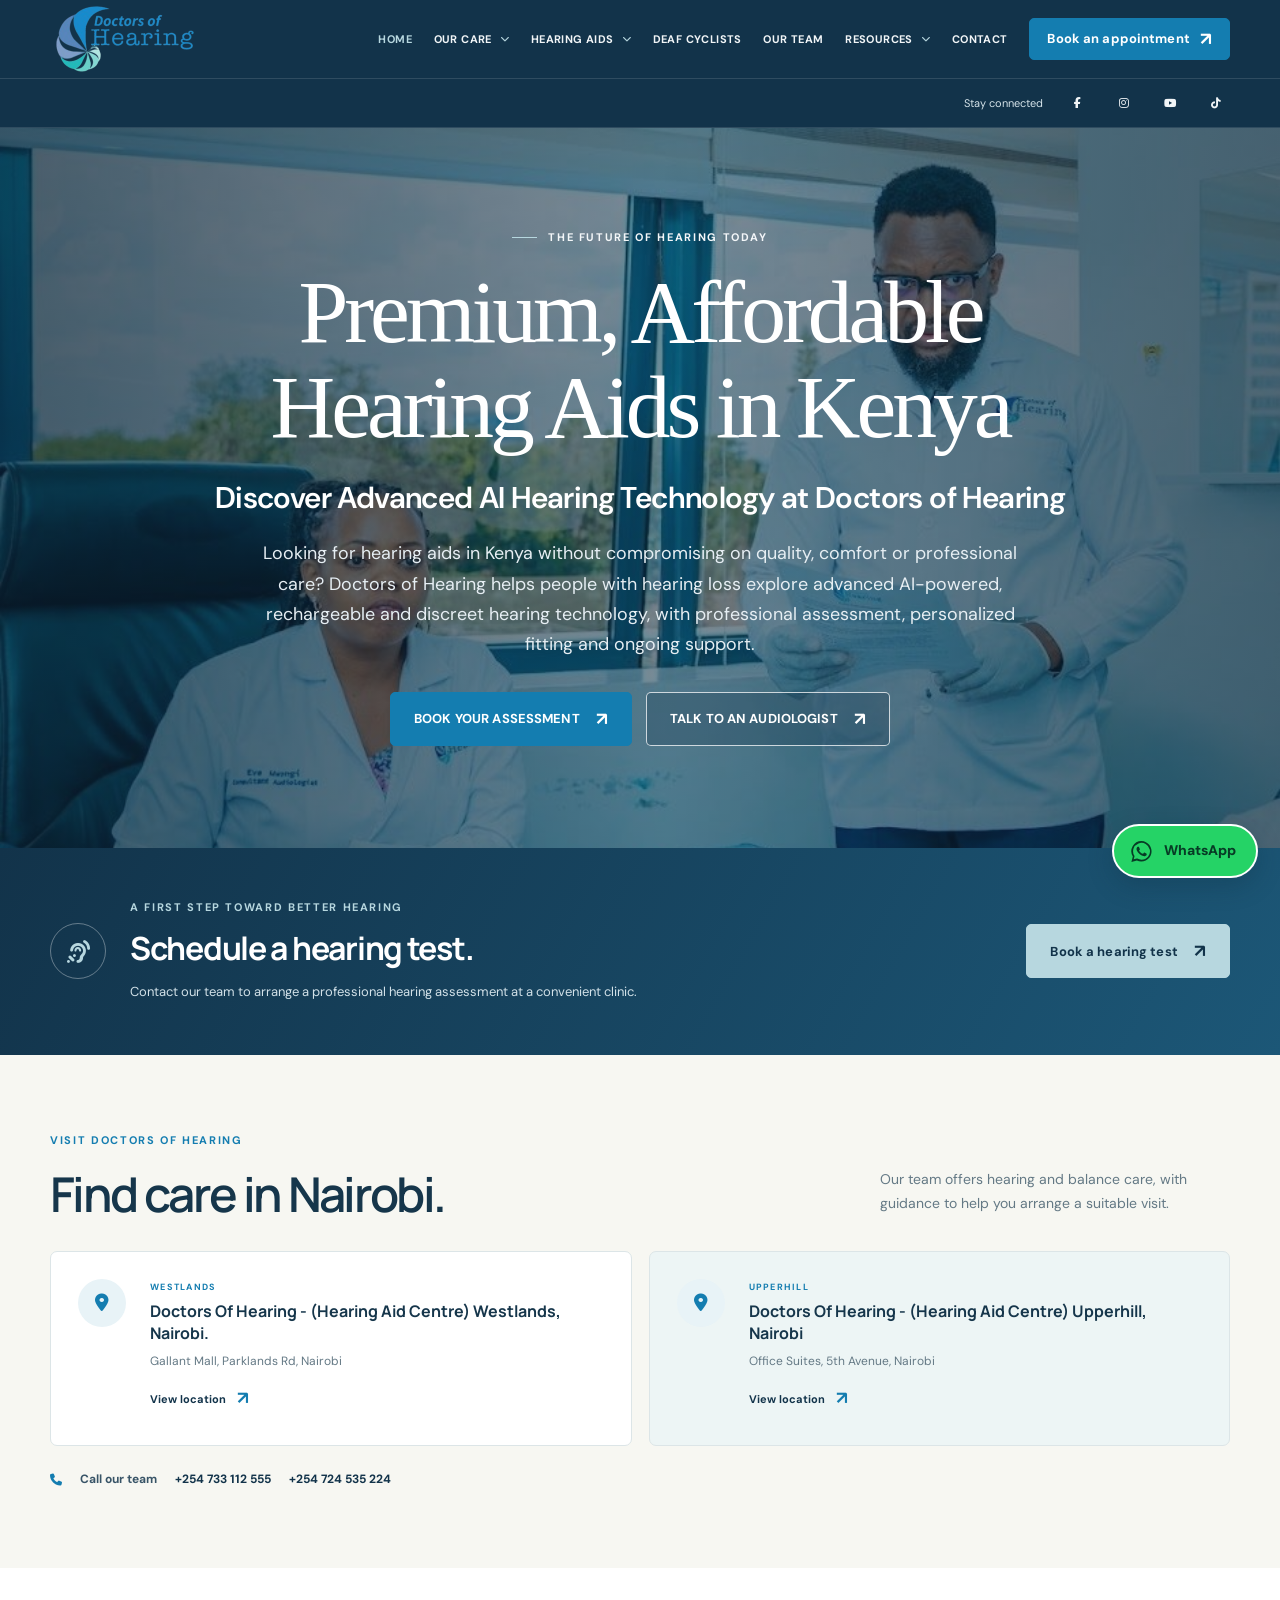
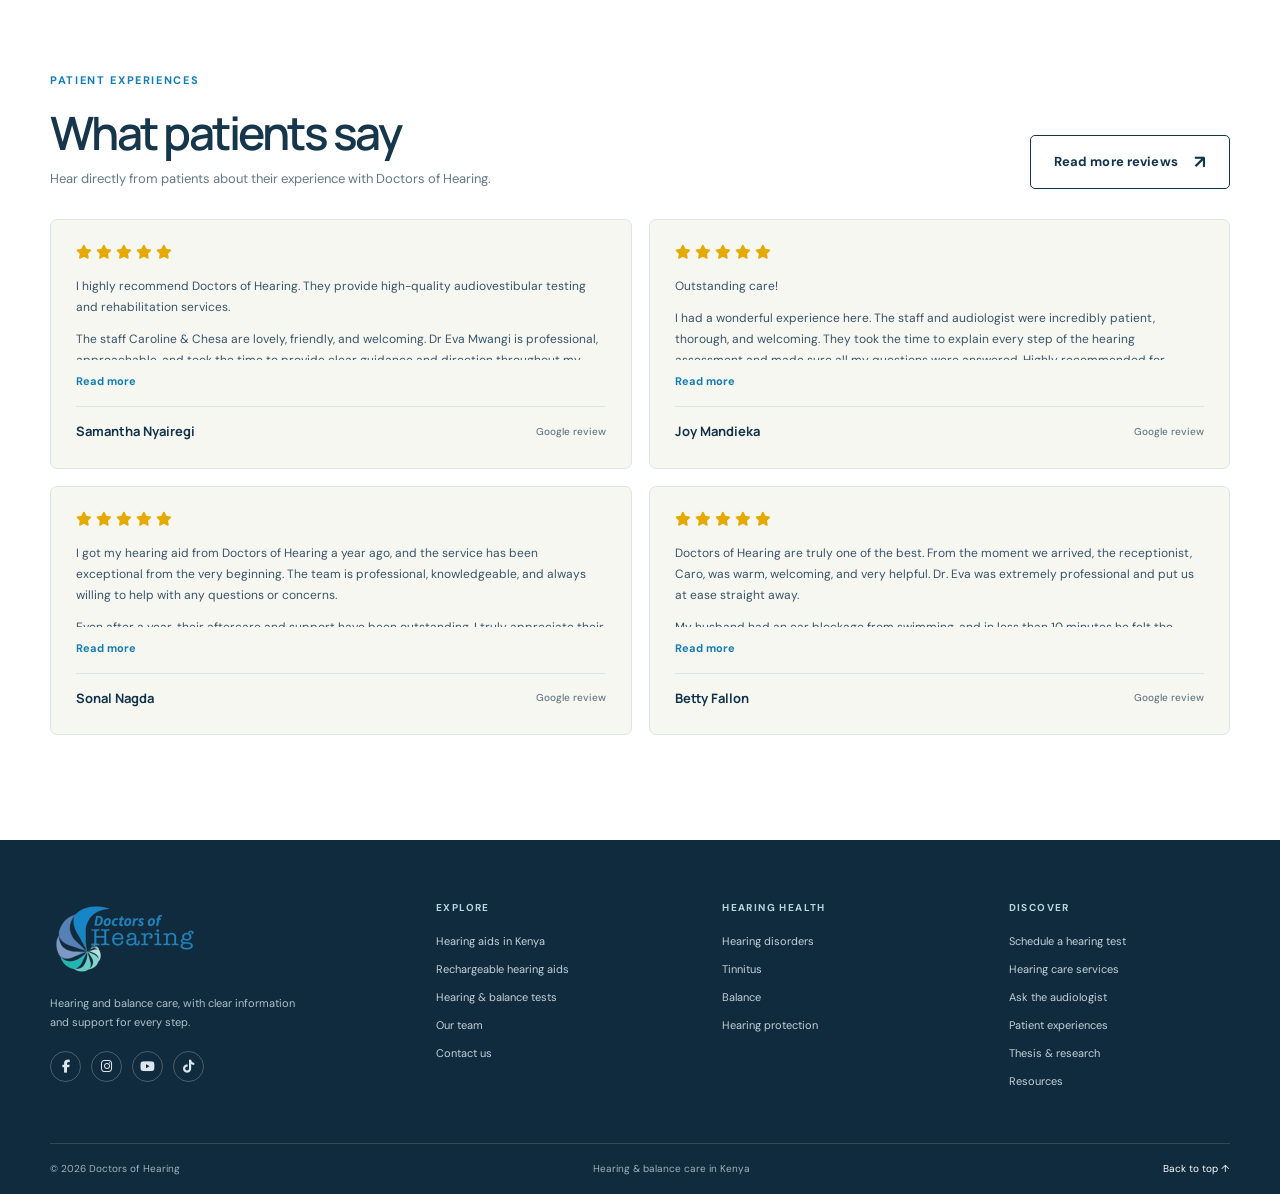
==== commit 87581af4: "update" ====
--- a/index.html
+++ b/index.html
@@ -15,12 +15,12 @@
   <meta property="og:title" content="Hearing Aids &amp; Audiology in Nairobi, Kenya | Doctors of Hearing">
   <meta property="og:description" content="Doctors of Hearing provides hearing tests, audiology services and hearing aid assessment, fitting and aftercare in Nairobi, Kenya.">
   <meta property="og:url" content="https://doctorsofhearing.org/">
-  <meta property="og:image" content="https://doctorsofhearing.org/assets/doh-logo-300x156.png">
+  <meta property="og:image" content="https://doctorsofhearing.org/assets/doctors-of-hearing-logo.png">
   <meta name="twitter:card" content="summary_large_image">
   <meta name="twitter:title" content="Hearing Aids &amp; Audiology in Nairobi, Kenya | Doctors of Hearing">
   <meta name="twitter:description" content="Doctors of Hearing provides hearing tests, audiology services and hearing aid assessment, fitting and aftercare in Nairobi, Kenya.">
-  <meta name="twitter:image" content="https://doctorsofhearing.org/assets/doh-logo-300x156.png">
-  <script type="application/ld+json">{"@context":"https://schema.org","@type":"MedicalOrganization","name":"Doctors of Hearing","url":"https://doctorsofhearing.org/","logo":"https://doctorsofhearing.org/assets/doh-logo-300x156.png","email":"info@doctorsofhearing.org","telephone":["+254733112555","+254705112555","+254724535224","+254722112555"],"areaServed":{"@type":"City","name":"Nairobi"},"sameAs":["https://www.youtube.com/channel/UCBskCqv_ZfF2Rd4tkjsEcGQ","https://www.instagram.com/docsofhearing/","https://web.facebook.com/DoctorsOfHearing?_rdc=1&_rdr#","https://www.tiktok.com/@doctorsofhearing"]}</script>
+  <meta name="twitter:image" content="https://doctorsofhearing.org/assets/doctors-of-hearing-logo.png">
+  <script type="application/ld+json">{"@context":"https://schema.org","@type":"MedicalOrganization","name":"Doctors of Hearing","url":"https://doctorsofhearing.org/","logo":"https://doctorsofhearing.org/assets/doctors-of-hearing-logo.png","email":"info@doctorsofhearing.org","telephone":["+254733112555","+254705112555","+254724535224","+254722112555"],"areaServed":{"@type":"City","name":"Nairobi"},"sameAs":["https://www.youtube.com/channel/UCBskCqv_ZfF2Rd4tkjsEcGQ","https://www.instagram.com/docsofhearing/","https://web.facebook.com/DoctorsOfHearing?_rdc=1&_rdr#","https://www.tiktok.com/@doctorsofhearing"]}</script>
   <link rel="stylesheet" href="css/styles.css">
   <script src="js/main.js" defer></script>
 </head>
@@ -29,7 +29,7 @@
   <header class="site-header">
     <div class="container header-inner">
       <a class="brand" href="index.html" aria-label="Doctors of Hearing home">
-        <img src="assets/doh-logo-300x156.png" alt="Doctors of Hearing" width="300" height="156">
+        <img src="assets/doctors-of-hearing-logo.png" alt="Doctors of Hearing" width="300" height="156">
       </a>
       <button class="menu-toggle" type="button" aria-expanded="false" aria-controls="primary-navigation" aria-label="Open navigation">
         <span></span><span></span><span></span>
@@ -37,12 +37,30 @@
       <nav class="primary-navigation" id="primary-navigation" aria-label="Main navigation">
         <a class="nav-link active" href="index.html" aria-current="page">Home</a>
         <details class="nav-dropdown">
-          <summary>Our care <span aria-hidden="true">⌄</span></summary>
+          <summary>Our care <i class="fa-solid fa-chevron-down" aria-hidden="true"></i></summary>
           <div class="dropdown-panel">
-            <a href="hearing-care-services.html">Hearing care services</a>
+            <a href="how-can-we-help.html">How can we help?</a>
             <a href="hearing-balance-testing.html">Hearing &amp; balance testing</a>
             <a href="paediatric-audiology.html">Paediatric audiology</a>
             <a href="home-visits.html">Home visits</a>
+          </div>
+        </details>
+        <details class="nav-dropdown">
+          <summary>Hearing aids <i class="fa-solid fa-chevron-down" aria-hidden="true"></i></summary>
+          <div class="dropdown-panel">
+            <a href="hearing-aids-kenya.html">Hearing aids in Kenya</a>
+            <a href="rechargeable-hearing-aids-kenya.html">Rechargeable hearing aids</a>
+            <a href="batteries.html">Batteries &amp; care</a>
+          </div>
+        </details>
+        <a class="nav-link" href="deaf-cyclists.html">Deaf Cyclists</a>
+        <a class="nav-link" href="richard-mwangi.html">Our team</a>
+        <details class="nav-dropdown">
+          <summary>Resources <i class="fa-solid fa-chevron-down" aria-hidden="true"></i></summary>
+          <div class="dropdown-panel">
+            <a href="resources.html">All resources</a>
+            <a href="hearing-check.html">Schedule a hearing test</a>
+            <a href="hearing-care-services.html">Hearing care services</a>
             <span class="dropdown-label">Hearing health</span>
             <a href="hearing-disorders.html">Hearing disorders</a>
             <a href="tinnitus-ringing-in-the-ears.html">Tinnitus</a>
@@ -51,23 +69,20 @@
             <a href="prevention.html">Hearing protection</a>
           </div>
         </details>
-        <details class="nav-dropdown">
-          <summary>Hearing aids <span aria-hidden="true">⌄</span></summary>
-          <div class="dropdown-panel">
-            <a href="hearing-aids-kenya.html">Hearing aids in Kenya</a>
-            <a href="phonak.html">Phonak</a>
-            <a href="starkey.html">Starkey</a>
-            <a href="batteries.html">Batteries &amp; care</a>
-          </div>
-        </details>
-        <a class="nav-link" href="deaf-cyclists.html">Deaf Cyclists</a>
-        <a class="nav-link" href="richard-mwangi.html">Our team</a>
-        <a class="nav-link" href="resources.html">Resources</a>
         <a class="nav-link" href="contact-us.html">Contact</a>
         <button class="button button-small nav-cta" type="button" data-open-booking>Book an appointment <span aria-hidden="true">↗</span></button>
       </nav>
     </div>
   </header>
+
+  <div class="social-bar" aria-label="Follow Doctors of Hearing">
+    <div class="container social-bar-inner"><span>Stay connected</span>
+      <a href="https://web.facebook.com/DoctorsOfHearing?_rdc=1&_rdr" target="_blank" rel="noopener noreferrer" aria-label="Facebook"><i class="fa-brands fa-facebook-f" aria-hidden="true"></i></a>
+      <a href="https://www.instagram.com/docsofhearing/" target="_blank" rel="noopener noreferrer" aria-label="Instagram"><i class="fa-brands fa-instagram" aria-hidden="true"></i></a>
+      <a href="https://www.youtube.com/channel/UCBskCqv_ZfF2Rd4tkjsEcGQ" target="_blank" rel="noopener noreferrer" aria-label="YouTube"><i class="fa-brands fa-youtube" aria-hidden="true"></i></a>
+      <a href="https://www.tiktok.com/@doctorsofhearing" target="_blank" rel="noopener noreferrer" aria-label="TikTok"><i class="fa-brands fa-tiktok" aria-hidden="true"></i></a>
+    </div>
+  </div>
 
   <main id="main">
     <section class="hero">
@@ -84,145 +99,69 @@
         </div>
       </div>
     </section>
-
-    <section class="trust-strip" aria-label="Our approach">
-      <div class="container trust-grid">
-        <p><span class="trust-icon" aria-hidden="true">◉</span> Thorough assessment</p>
-        <p><span class="trust-icon" aria-hidden="true">⌁</span> Modern diagnostics</p>
-        <p><span class="trust-icon" aria-hidden="true">♡</span> Individual guidance</p>
-        <p><span class="trust-icon" aria-hidden="true">◎</span> Ongoing support</p>
+    <section class="hearing-check-teaser">
+      <div class="container hearing-check-teaser-inner">
+        <span class="hearing-check-mark" aria-hidden="true"><i class="fa-solid fa-ear-listen"></i></span>
+        <div><p class="eyebrow eyebrow-light">A first step toward better hearing</p><h2>Schedule a hearing test.</h2><p>Contact our team to arrange a professional hearing assessment at a convenient clinic.</p></div>
+        <a class="button button-light" href="hearing-check.html">Book a hearing test <span aria-hidden="true">↗</span></a>
       </div>
     </section>
 
-    <section class="section care-section" id="care">
+    <section class="section locations-section" id="locations">
       <div class="container">
         <div class="section-heading heading-row">
-          <div><p class="eyebrow">How we can help</p><h2>Care that meets you<br>where you are.</h2></div>
-          <p>From a first hearing check to ongoing support, explore services for different ages, needs and stages of life.</p>
+          <div><p class="eyebrow">Visit Doctors of Hearing</p><h2>Find care in Nairobi.</h2></div>
+          <p>Our team offers hearing and balance care, with guidance to help you arrange a suitable visit.</p>
         </div>
-        <div class="care-grid">
-          <a class="care-card care-featured" href="hearing-balance-testing.html">
-            <span class="card-number">01 / ASSESS</span><span class="card-icon" aria-hidden="true">◉</span>
-            <h3>Hearing &amp; balance testing</h3><p>Explore hearing and balance assessments, and find out what to expect.</p><span class="card-arrow" aria-hidden="true">↗</span>
-          </a>
-          <a class="care-card" href="hearing-aids-kenya.html">
-            <span class="card-number">02 / SUPPORT</span><span class="card-icon" aria-hidden="true">⌁</span>
-            <h3>Hearing aids &amp; care</h3><p>Compare hearing technology, fitting and aftercare with professional guidance.</p><span class="card-arrow" aria-hidden="true">↗</span>
-          </a>
-          <a class="care-card" href="paediatric-audiology.html">
-            <span class="card-number">03 / GROW</span><span class="card-icon" aria-hidden="true">✳</span>
-            <h3>Children &amp; newborns</h3><p>Learn about paediatric audiology and newborn hearing screening.</p><span class="card-arrow" aria-hidden="true">↗</span>
-          </a>
-          <a class="care-card" href="home-visits.html">
-            <span class="card-number">04 / CONNECT</span><span class="card-icon" aria-hidden="true">⌂</span>
-            <h3>Home visits</h3><p>See information about arranging hearing-care support at home.</p><span class="card-arrow" aria-hidden="true">↗</span>
-          </a>
+        <div class="location-grid">
+          <article class="location-card"><span class="location-icon"><i class="fa-solid fa-location-dot" aria-hidden="true"></i></span><div><p class="location-kicker">WESTLANDS</p><h3>Doctors Of Hearing - (Hearing Aid Centre) Westlands, Nairobi.</h3><p>Gallant Mall, Parklands Rd, Nairobi</p><a class="text-link" href="https://www.google.com/maps/search/?api=1&amp;query=Gallant+Mall%2C+Parklands+Rd%2C+Nairobi" target="_blank" rel="noopener noreferrer">View location <span aria-hidden="true">↗</span></a></div></article>
+          <article class="location-card location-card-soft"><span class="location-icon"><i class="fa-solid fa-location-dot" aria-hidden="true"></i></span><div><p class="location-kicker">UPPERHILL</p><h3>Doctors Of Hearing - (Hearing Aid Centre) Upperhill, Nairobi</h3><p>Office Suites, 5th Avenue, Nairobi</p><a class="text-link" href="https://www.google.com/maps/search/?api=1&amp;query=Office+Suites%2C+5th+Avenue%2C+Nairobi" target="_blank" rel="noopener noreferrer">View location <span aria-hidden="true">↗</span></a></div></article>
         </div>
-        <div class="section-link"><a class="text-link" href="hearing-care-services.html">View all hearing-care services <span aria-hidden="true">→</span></a></div>
+        <div class="location-contact"><i class="fa-solid fa-phone" aria-hidden="true"></i><span>Call our team</span><a href="tel:+254733112555">+254 733 112 555</a><a href="tel:+254724535224">+254 724 535 224</a></div>
       </div>
     </section>
-
-    <section class="section expertise-section">
-      <div class="container expertise-grid">
-        <div class="expertise-visual">
-          <img src="assets/clinic-consultation.jpg" alt="A patient discussing hearing care with an audiologist" loading="lazy">
-          <div class="visual-caption"><span>01</span><span>Understand the results.<br>Choose your next step.</span></div>
-          <span class="visual-spark" aria-hidden="true">✳</span>
+    <section class="reviews-section section" aria-labelledby="reviews-title">
+      <div class="container">
+        <div class="reviews-heading">
+          <div><p class="eyebrow">Patient experiences</p><h2 id="reviews-title">What patients say</h2><p>Hear directly from patients about their experience with Doctors of Hearing.</p></div>
+          <a class="button button-outline" href="https://www.google.com/search?kgmid=/g/11rmssrd6y&amp;hl=en-KE&amp;q=Doctors+Of+Hearing+-+(Hearing+Aid+Centre)+Westlands,+Nairobi&amp;shem=epsd1,esd2e,ltae,rimspwouoe,sdpie&amp;shndl=30&amp;source=sh/x/loc/osrp/m5/1&amp;kgs=4771e9555e30448e&amp;utm_source=epsd1,esd2e,ltae,rimspwouoe,sdpie,sh/x/loc/osrp/m5/1" target="_blank" rel="noopener noreferrer">Read more reviews <span aria-hidden="true">↗</span></a>
         </div>
-        <div class="expertise-copy">
-          <p class="eyebrow">Thoughtful expertise</p>
-          <h2>Clarity makes<br>all the difference.</h2>
-          <p>Good care starts with listening. Our team discusses your assessment, explains the results, and helps you compare hearing aid options for your needs, lifestyle and budget.</p>
-          <ul class="check-list">
-            <li><span aria-hidden="true">✓</span> Clear explanations and time for questions</li>
-            <li><span aria-hidden="true">✓</span> Services for children and adults</li>
-            <li><span aria-hidden="true">✓</span> Personalized hearing aid fitting and follow-up</li>
-          </ul>
-          <a class="button button-outline" href="why-we-are-different.html">Why Doctors of Hearing <span aria-hidden="true">↗</span></a>
+        <div class="reviews-grid">
+          <article class="review-card">
+            <div class="review-stars" role="img" aria-label="5 out of 5 stars"><i class="fa-solid fa-star" aria-hidden="true"></i><i class="fa-solid fa-star" aria-hidden="true"></i><i class="fa-solid fa-star" aria-hidden="true"></i><i class="fa-solid fa-star" aria-hidden="true"></i><i class="fa-solid fa-star" aria-hidden="true"></i></div>
+            <blockquote class="review-quote" id="review-quote-1"><p>I highly recommend Doctors of Hearing. They provide high-quality audiovestibular testing and rehabilitation services.</p><p>The staff Caroline &amp; Chesa are lovely, friendly, and welcoming. Dr Eva Mwangi is professional, approachable, and took the time to provide clear guidance and direction throughout my rehabilitation treatment.</p><p>I also really appreciate the fact that I receive a reminder a day before each session, which makes it so much easier to stay on schedule.</p><p>I give their services 💯! I’m very pleased with the care and service I received.</p></blockquote>
+            <button class="review-toggle" type="button" aria-expanded="false" aria-controls="review-quote-1" hidden>Read more</button>
+            <a class="review-author" href="https://www.google.com/maps/contrib/112208110885720945849/reviews?hl=en-GB" target="_blank" rel="noopener noreferrer">Samantha Nyairegi <span>Google review</span></a>
+          </article>
+          <article class="review-card">
+            <div class="review-stars" role="img" aria-label="5 out of 5 stars"><i class="fa-solid fa-star" aria-hidden="true"></i><i class="fa-solid fa-star" aria-hidden="true"></i><i class="fa-solid fa-star" aria-hidden="true"></i><i class="fa-solid fa-star" aria-hidden="true"></i><i class="fa-solid fa-star" aria-hidden="true"></i></div>
+            <blockquote class="review-quote" id="review-quote-2"><p>Outstanding care!</p><p>I had a wonderful experience here. The staff and audiologist were incredibly patient, thorough, and welcoming. They took the time to explain every step of the hearing assessment and made sure all my questions were answered. Highly recommended for anyone seeking top-quality hearing care!</p></blockquote>
+            <button class="review-toggle" type="button" aria-expanded="false" aria-controls="review-quote-2" hidden>Read more</button>
+            <a class="review-author" href="https://www.google.com/maps/contrib/100833710595938951143/reviews?hl=en-GB" target="_blank" rel="noopener noreferrer">Joy Mandieka <span>Google review</span></a>
+          </article>
+          <article class="review-card">
+            <div class="review-stars" role="img" aria-label="5 out of 5 stars"><i class="fa-solid fa-star" aria-hidden="true"></i><i class="fa-solid fa-star" aria-hidden="true"></i><i class="fa-solid fa-star" aria-hidden="true"></i><i class="fa-solid fa-star" aria-hidden="true"></i><i class="fa-solid fa-star" aria-hidden="true"></i></div>
+            <blockquote class="review-quote" id="review-quote-3"><p>I got my hearing aid from Doctors of Hearing a year ago, and the service has been exceptional from the very beginning. The team is professional, knowledgeable, and always willing to help with any questions or concerns.</p><p>Even after a year, their aftercare and support have been outstanding. I truly appreciate their commitment to their patients.</p><p>I highly recommend Doctors of Hearing to anyone experiencing hearing difficulties. They provide excellent care, quality hearing solutions, and outstanding customer service.</p><p>Thank you Dr Richard for the service.</p></blockquote>
+            <button class="review-toggle" type="button" aria-expanded="false" aria-controls="review-quote-3" hidden>Read more</button>
+            <a class="review-author" href="https://www.google.com/maps/contrib/117908511585587882443/reviews?hl=en-GB" target="_blank" rel="noopener noreferrer">Sonal Nagda <span>Google review</span></a>
+          </article>
+          <article class="review-card">
+            <div class="review-stars" role="img" aria-label="5 out of 5 stars"><i class="fa-solid fa-star" aria-hidden="true"></i><i class="fa-solid fa-star" aria-hidden="true"></i><i class="fa-solid fa-star" aria-hidden="true"></i><i class="fa-solid fa-star" aria-hidden="true"></i><i class="fa-solid fa-star" aria-hidden="true"></i></div>
+            <blockquote class="review-quote" id="review-quote-4"><p>Doctors of Hearing are truly one of the best. From the moment we arrived, the receptionist, Caro, was warm, welcoming, and very helpful. Dr. Eva was extremely professional and put us at ease straight away.</p><p>My husband had an ear blockage from swimming, and in less than 10 minutes he felt the relief of being able to hear properly again. We had tried several other options before coming here, so we’re incredibly grateful for the results.</p><p>I highly recommend this place.</p></blockquote>
+            <button class="review-toggle" type="button" aria-expanded="false" aria-controls="review-quote-4" hidden>Read more</button>
+            <a class="review-author" href="https://www.google.com/maps/contrib/105069515745251987566/reviews?hl=en-GB" target="_blank" rel="noopener noreferrer">Betty Fallon <span>Google review</span></a>
+          </article>
         </div>
       </div>
-    </section>
-
-    <section class="section hearing-aids-section">
-      <div class="container expertise-grid">
-        <div class="expertise-copy">
-          <p class="eyebrow">Hearing aids in Kenya</p>
-          <h2>The right fit starts<br>with the right advice.</h2>
-          <p>Whether you miss words in meetings, struggle to follow conversations in a busy restaurant, turn up the television or often ask family to repeat themselves, a suitable hearing solution may make everyday communication easier. We help you find an option for your hearing needs, lifestyle and budget.</p>
-          <ul class="check-list">
-            <li><span aria-hidden="true">✓</span> Assessment before device selection</li>
-            <li><span aria-hidden="true">✓</span> Fitting, programming and user guidance</li>
-            <li><span aria-hidden="true">✓</span> Follow-up adjustments and aftercare</li>
-          </ul>
-          <a class="button button-outline" href="hearing-aids-kenya.html">Explore hearing aids and costs <span aria-hidden="true">↗</span></a>
-        </div>
-        <div class="expertise-visual">
-          <img src="assets/clinic-consultation.jpg" alt="A patient discussing hearing aid options with an audiologist" loading="lazy">
-          <div class="visual-caption"><span>02</span><span>Choose technology<br>with ongoing support.</span></div>
-          <span class="visual-spark" aria-hidden="true">✳</span>
-        </div>
-      </div>
-    </section>
-
-    <section class="section conditions-section">
-      <div class="container conditions-layout">
-        <div class="conditions-intro">
-          <p class="eyebrow">Hearing health, explained</p>
-          <h2>Find answers<br>for your concerns.</h2>
-          <p>Explore practical information about hearing, balance and related conditions.</p>
-          <a class="text-link" href="ask-the-audiologist.html">Ask the audiologist <span aria-hidden="true">→</span></a>
-        </div>
-        <div class="topic-list">
-          <a href="hearing-disorders.html"><span class="topic-index">01</span><span><strong>Hearing disorders</strong><small>Understand common hearing concerns</small></span><span class="topic-arrow" aria-hidden="true">↗</span></a>
-          <a href="tinnitus-ringing-in-the-ears.html"><span class="topic-index">02</span><span><strong>Tinnitus</strong><small>Information about ringing in the ears</small></span><span class="topic-arrow" aria-hidden="true">↗</span></a>
-          <a href="balance.html"><span class="topic-index">03</span><span><strong>Balance</strong><small>Learn about balance and the inner ear</small></span><span class="topic-arrow" aria-hidden="true">↗</span></a>
-          <a href="hearing-loss-in-children.html"><span class="topic-index">04</span><span><strong>Children's hearing</strong><small>Hearing health through childhood</small></span><span class="topic-arrow" aria-hidden="true">↗</span></a>
-          <a href="protecting-your-hearing.html"><span class="topic-index">05</span><span><strong>Protect your hearing</strong><small>Everyday hearing-care guidance</small></span><span class="topic-arrow" aria-hidden="true">↗</span></a>
-        </div>
-      </div>
-    </section>
-
-    <section class="team-band">
-      <div class="container team-grid">
-        <div class="team-copy"><p class="eyebrow eyebrow-light">People behind your care</p><h2>Meet the professionals<br>who listen first.</h2><p>Get to know our lead consultant and specialist team, and the people who support your hearing-care journey.</p><a class="button button-light" href="richard-mwangi.html">Meet our team <span aria-hidden="true">↗</span></a></div>
-        <div class="team-card"><div class="team-card-top"><img class="team-avatar-photo" src="assets/richard.jpeg" alt="Richard Mwangi, Lead Consultant Audiologist" loading="lazy"><span class="team-card-mark" aria-hidden="true">✳</span></div><p class="team-label">LEAD CONSULTANT</p><h3>Richard Mwangi</h3><p>Lead Consultant Audiologist / Audiovestibular</p><a href="richard-mwangi.html">Meet Richard <span aria-hidden="true">→</span></a><a href="our-other-specialists.html">Meet the full specialist team <span aria-hidden="true">→</span></a></div>
-        <div class="team-decoration" aria-hidden="true">◌</div>
-      </div>
-    </section>
-
-    <section class="section stories-section">
-      <div class="container stories-grid">
-        <div class="stories-copy"><p class="eyebrow">Learn, explore, connect</p><h2>More support<br>for your journey.</h2><p>Find patient experiences, hearing-health resources and research from Doctors of Hearing.</p><a class="text-link" href="resources.html">Browse resources <span aria-hidden="true">→</span></a></div>
-        <a class="story-card story-green" href="testimonials.html"><span class="story-kicker">PATIENT EXPERIENCES</span><span class="story-symbol" aria-hidden="true">“</span><span class="story-title">Hear from people<br>we've supported.</span><span class="story-arrow" aria-hidden="true">↗</span></a>
-        <a class="story-card story-blue" href="thesis-and-research.html"><span class="story-kicker">PUBLICATIONS &amp; RESEARCH</span><span class="story-symbol" aria-hidden="true">✳</span><span class="story-title">Explore our research<br>and publications.</span><span class="story-arrow" aria-hidden="true">↗</span></a>
-      </div>
-    </section>
-
-    <section class="faq-section section">
-      <div class="container faq-layout">
-        <div><p class="eyebrow">A good place to start</p><h2>Hearing aid questions,<br>answered.</h2><p>Choosing hearing aids is a healthcare decision. Learn what to ask, then contact our audiology team for guidance based on your needs.</p><a class="text-link" href="hearing-aids-kenya.html">Read the hearing aids guide <span aria-hidden="true">→</span></a></div>
-        <div class="faq-list">
-          <details><summary>Where can I buy premium hearing aids in Kenya?<span aria-hidden="true">+</span></summary><p>Doctors of Hearing is a specialist hearing healthcare provider in Nairobi, offering hearing assessments, hearing aid consultations, personalized fitting and hearing rehabilitation support. Ask our team about home visits if you are unable to visit a centre.</p></details>
-          <details><summary>How much do hearing aids cost in Kenya?<span aria-hidden="true">+</span></summary><p>There is no single price. Cost depends on technology level, manufacturer, style, rechargeable capability, connectivity, accessories and included professional services. Contact us for a personalized quotation after your assessment.</p></details>
-          <details><summary>What should a hearing aid quotation include?<span aria-hidden="true">+</span></summary><p>Ask whether it includes a professional assessment, selection and fitting, programming and verification, follow-up adjustments, user training, maintenance guidance, warranty and after-sales support.</p></details>
-          <details><summary>Are affordable hearing aids worth buying?<span aria-hidden="true">+</span></summary><p>Yes, when a hearing aid is suitable for your hearing needs and properly fitted. Consider comfort, speech understanding, ease of use, useful features, aftercare and long-term servicing costs, not only the initial price.</p></details>
-          <details><summary>Why do I need a hearing test before buying hearing aids?<span aria-hidden="true">+</span></summary><p>Hearing loss differs from person to person. An audiological assessment helps establish its type and degree, so recommendations can reflect your hearing profile, communication needs and budget. Follow-up appointments help with adjustment and fine-tuning.</p></details>
-          <details><summary>Why choose Doctors of Hearing?<span aria-hidden="true">+</span></summary><p>Our team offers professional assessment and interpretation, guidance on technology options, recommendations tailored to your needs and budget, personalized fitting and programming, and support with adjustment and maintenance.</p></details>
-        </div>
-      </div>
-    </section>
-
-    <section class="contact-cta">
-      <div class="container cta-inner"><div><p class="eyebrow eyebrow-light">Your next step starts here</p><h2>Let's talk about<br>better hearing.</h2></div><div class="cta-action"><p>Reach out to our team to ask a question or discuss an appointment.</p><a class="button button-light" href="contact-us.html">Contact Doctors of Hearing <span aria-hidden="true">↗</span></a></div><span class="cta-ring" aria-hidden="true"></span></div>
     </section>
   </main>
 
   <footer class="site-footer">
     <div class="container footer-main">
-      <div class="footer-brand"><a href="index.html"><img src="assets/doh-logo-300x156.png" alt="Doctors of Hearing" width="300" height="156" loading="lazy"></a><p>Hearing and balance care, with clear information and support for every step.</p></div>
-      <div class="footer-column"><h2>Explore</h2><a href="hearing-care-services.html">Our services</a><a href="hearing-aids-kenya.html">Hearing aids in Kenya</a><a href="hearing-balance-testing.html">Hearing &amp; balance tests</a><a href="richard-mwangi.html">Our team</a><a href="contact-us.html">Contact us</a></div>
+      <div class="footer-brand"><a href="index.html"><img src="assets/doctors-of-hearing-logo.png" alt="Doctors of Hearing" width="300" height="156" loading="lazy"></a><p>Hearing and balance care, with clear information and support for every step.</p><div class="footer-social" aria-label="Follow Doctors of Hearing"><a href="https://web.facebook.com/DoctorsOfHearing?_rdc=1&amp;_rdr" target="_blank" rel="noopener noreferrer" aria-label="Facebook"><i class="fa-brands fa-facebook-f" aria-hidden="true"></i></a><a href="https://www.instagram.com/docsofhearing/" target="_blank" rel="noopener noreferrer" aria-label="Instagram"><i class="fa-brands fa-instagram" aria-hidden="true"></i></a><a href="https://www.youtube.com/channel/UCBskCqv_ZfF2Rd4tkjsEcGQ" target="_blank" rel="noopener noreferrer" aria-label="YouTube"><i class="fa-brands fa-youtube" aria-hidden="true"></i></a><a href="https://www.tiktok.com/@doctorsofhearing" target="_blank" rel="noopener noreferrer" aria-label="TikTok"><i class="fa-brands fa-tiktok" aria-hidden="true"></i></a></div></div>
+      <div class="footer-column"><h2>Explore</h2><a href="hearing-aids-kenya.html">Hearing aids in Kenya</a><a href="rechargeable-hearing-aids-kenya.html">Rechargeable hearing aids</a><a href="hearing-balance-testing.html">Hearing &amp; balance tests</a><a href="richard-mwangi.html">Our team</a><a href="contact-us.html">Contact us</a></div>
       <div class="footer-column"><h2>Hearing health</h2><a href="hearing-disorders.html">Hearing disorders</a><a href="tinnitus-ringing-in-the-ears.html">Tinnitus</a><a href="balance.html">Balance</a><a href="protecting-your-hearing.html">Hearing protection</a></div>
-      <div class="footer-column"><h2>Discover</h2><a href="ask-the-audiologist.html">Ask the audiologist</a><a href="testimonials.html">Patient experiences</a><a href="thesis-and-research.html">Thesis &amp; research</a><a href="resources.html">Resources</a></div>
+      <div class="footer-column"><h2>Discover</h2><a href="hearing-check.html">Schedule a hearing test</a><a href="hearing-care-services.html">Hearing care services</a><a href="ask-the-audiologist.html">Ask the audiologist</a><a href="testimonials.html">Patient experiences</a><a href="thesis-and-research.html">Thesis &amp; research</a><a href="resources.html">Resources</a></div>
     </div>
     <div class="container footer-bottom"><span>© <span id="current-year">2025</span> Doctors of Hearing</span><span>Hearing &amp; balance care in Kenya</span><a href="#main">Back to top ↑</a></div>
   </footer>
--- a/css/styles.css
+++ b/css/styles.css
@@ -1,4 +1,5 @@
 @import url('https://fonts.googleapis.com/css2?family=DM+Sans:wght@400;500;600;700&family=Manrope:wght@400;500;600;700;800&display=swap');
+@import url('https://cdnjs.cloudflare.com/ajax/libs/font-awesome/6.5.2/css/all.min.css');
 
 :root {
   --ink: #16364b;
@@ -46,7 +47,9 @@
 .nav-dropdown summary { list-style: none; cursor: pointer; }
 .nav-dropdown summary::-webkit-details-marker { display: none; }
 .nav-dropdown summary span { margin-left: 4px; color: var(--blue); }
-.dropdown-panel { position: absolute; top: calc(100% + 20px); left: -18px; z-index: 10; display: grid; min-width: 225px; padding: 10px; border: 1px solid var(--line); border-radius: 12px; background: var(--paper); box-shadow: 0 16px 40px rgba(18,51,74,.13); }
+.dropdown-panel { position: absolute; top: calc(100% + 20px); left: -18px; z-index: 10; display: none; min-width: 225px; padding: 10px; border: 1px solid var(--line); border-radius: 12px; background: var(--paper); box-shadow: 0 16px 40px rgba(18,51,74,.13); }
+.nav-dropdown[open] > .dropdown-panel { display: grid; }
+.dropdown-panel::before { position: absolute; top: -20px; right: 0; left: 0; height: 20px; content: ""; }
 .dropdown-panel a { padding: 10px 12px; border-radius: 7px; color: var(--ink-soft); font-size: 13px; }
 .dropdown-panel a:hover { background: var(--blue-light); color: var(--blue-dark); }
 .button { display: inline-flex; align-items: center; justify-content: center; gap: 16px; min-height: 54px; padding: 0 23px; border: 1px solid var(--gold); border-radius: 5px; background: var(--gold); color: white; font-size: 13px; font-weight: 700; letter-spacing: .01em; transition: transform .2s ease, background .2s ease; }
@@ -268,7 +271,9 @@
   .primary-navigation.is-open { display: flex; flex-direction: column; }
   .primary-navigation .nav-link, .nav-dropdown summary { display: block; padding: 13px 4px; border-bottom: 1px solid #edf1f2; }
   .nav-dropdown summary span { float: right; }
-  .dropdown-panel { position: static; min-width: 0; padding: 5px 0 7px 12px; border: 0; border-radius: 0; box-shadow: none; }
+  .dropdown-panel { position: static; display: none; min-width: 0; padding: 5px 0 7px 12px; border: 0; border-radius: 0; box-shadow: none; }
+  .nav-dropdown[open] > .dropdown-panel { display: grid; }
+  .dropdown-panel::before { display: none; }
   .dropdown-panel a { padding: 9px 10px; }
   .nav-cta { align-self: flex-start; margin-top: 14px; }
   .hero-grid { grid-template-columns: 1fr; gap: 18px; min-height: auto; padding-block: 54px 67px; }
@@ -354,7 +359,22 @@
 .home-page .nav-link:hover, .home-page .nav-dropdown summary:hover, .home-page .nav-link.active { color: var(--mint); }
 .home-page .nav-dropdown summary span { color: var(--mint); }
 .home-page .nav-cta { white-space: nowrap; }
-.home-page .hero { display: flex; min-height: min(720px, calc(100svh - 78px)); align-items: center; background-color: var(--blue-dark); background-image: linear-gradient(90deg, rgba(10,34,52,.73), rgba(12,44,66,.55) 52%, rgba(10,34,52,.67)), url('../assets/clinic-consultation.jpg'); background-position: center 48%; background-size: cover; color: white; }
+.home-page .hero { display: flex; min-height: min(720px, calc(100svh - 78px)); align-items: center; background-color: var(--blue-dark); background-image: linear-gradient(90deg, rgba(10,34,52,.73), rgba(12,44,66,.55) 52%, rgba(10,34,52,.67)), url('../assets/clinic-team-banner.jpg'); background-position: center 48%; background-size: cover; color: white; }
+.cyclist-gallery { padding-block: 54px 78px; }
+.cyclist-gallery h2 { margin: 0 0 24px; font-size: clamp(30px,4vw,44px); letter-spacing: -.04em; }
+.cyclist-gallery-grid { display: grid; grid-template-columns: repeat(3,minmax(0,1fr)); gap: 16px; }
+.cyclist-gallery-grid figure { margin: 0; overflow: hidden; aspect-ratio: 4 / 3; border-radius: 12px; background: var(--blue-light); }
+.cyclist-gallery-grid img { display: block; width: 100%; height: 100%; object-fit: cover; }
+@media (max-width: 700px) { .cyclist-gallery-grid { grid-template-columns: repeat(2,minmax(0,1fr)); gap: 10px; } }
+.product-gallery { padding-block: 48px 78px; }
+.product-gallery h2 { margin: 0 0 24px; font-size: clamp(30px,4vw,44px); letter-spacing: -.04em; }
+.product-gallery-grid { display: grid; grid-template-columns: repeat(3,minmax(0,1fr)); gap: 18px; }
+.product-gallery-grid figure { display: flex; flex-direction: column; margin: 0; overflow: hidden; border: 1px solid var(--line); border-radius: 12px; background: white; }
+.product-gallery-grid img { width: 100%; height: 240px; object-fit: contain; background: #f8fafb; }
+.product-gallery-grid figcaption { padding: 12px 15px; color: var(--ink-soft); font-size: 14px; }
+.faq-section.container { padding-block: 48px 70px; }
+.faq-section.container h2 { margin: 0 0 22px; font-size: clamp(28px,3.5vw,40px); }
+@media (max-width: 700px) { .product-gallery-grid { grid-template-columns: repeat(2,minmax(0,1fr)); gap: 10px; } .product-gallery-grid img { height: 170px; } }
 .home-page .hero::before { display: none; }
 .home-page .hero-grid { display: grid; width: 100%; min-height: 0; grid-template-columns: 1fr; justify-items: center; padding-block: 90px; text-align: center; }
 .home-page .hero-copy { max-width: 1050px; }
@@ -367,6 +387,107 @@
 .home-page .hero-actions .button { min-width: 236px; min-height: 54px; background: var(--gold); border-color: var(--gold); text-transform: uppercase; }
 .home-page .hero-actions .button-secondary { background: rgba(18,51,74,.25); border-color: rgba(255,255,255,.75); color: white; }
 .home-page .hero-actions .button-secondary:hover { background: rgba(255,255,255,.15); }
+
+/* Homepage social bar, location cards, and shared social links */
+.home-page .brand { padding: 0; background: transparent; }
+.home-page .brand img { mix-blend-mode: screen; }
+.social-bar { border-bottom: 1px solid rgba(255,255,255,.12); background: var(--blue-dark); }
+.social-bar-inner { display: flex; min-height: 48px; align-items: center; justify-content: flex-end; gap: 17px; color: #d5e3e9; font-size: 11px; }
+.social-bar-inner > span { margin-right: 3px; }
+.social-bar-inner a { display: grid; width: 29px; height: 29px; place-items: center; border-radius: 50%; color: #f1f5f7; transition: background .2s ease, color .2s ease; }
+.social-bar-inner a:hover { background: var(--mint); color: var(--blue-dark); }
+.primary-navigation .nav-dropdown > summary { display: inline-flex; align-items: center; gap: 8px; }
+.primary-navigation .nav-dropdown > summary i { flex: 0 0 auto; color: var(--blue); font-size: 9px; line-height: 1; transition: transform .18s ease, color .18s ease; }
+.primary-navigation .nav-dropdown[open] > summary i { transform: rotate(180deg); }
+.home-page .primary-navigation .nav-dropdown > summary i { color: var(--mint); }
+.locations-section { padding-block: 78px; background: var(--sand); }
+.locations-section .heading-row { margin-bottom: 30px; }
+.locations-section .heading-row h2 { margin: 0; font-size: clamp(34px,4vw,48px); font-weight: 600; letter-spacing: -.055em; line-height: 1.1; }
+.location-grid { display: grid; grid-template-columns: 1fr 1fr; gap: 17px; }
+.location-card { display: grid; grid-template-columns: 52px 1fr; gap: 20px; min-height: 195px; padding: 27px; border: 1px solid var(--line); border-radius: 7px; background: white; }
+.location-card-soft { background: #edf5f5; }
+.location-icon { display: grid; width: 48px; height: 48px; place-items: center; border-radius: 50%; background: var(--blue-light); color: var(--blue); font-size: 18px; }
+.location-kicker { margin: 1px 0 5px; color: var(--blue); font-size: 9px; font-weight: 700; letter-spacing: .14em; }
+.location-card h3 { margin: 0 0 8px; font-size: 16px; line-height: 1.4; }
+.location-card p:not(.location-kicker) { margin-bottom: 12px; color: var(--muted); font-size: 12px; line-height: 1.65; }
+.location-card .text-link { font-size: 11px; }
+.location-contact { display: flex; align-items: center; flex-wrap: wrap; gap: 10px 18px; margin-top: 24px; color: var(--ink-soft); font-size: 12px; }
+.location-contact i { color: var(--blue); }
+.location-contact span { font-weight: 700; }
+.location-contact a { color: var(--blue-dark); font-weight: 700; }
+.reviews-section { background: white; }
+.reviews-heading { display: flex; align-items: flex-end; justify-content: space-between; gap: 30px; margin-bottom: 30px; }
+.reviews-heading h2 { margin: 0 0 9px; font-size: clamp(32px,4vw,46px); font-weight: 600; letter-spacing: -.055em; line-height: 1.1; }
+.reviews-heading p:not(.eyebrow) { max-width: 550px; margin: 0; color: var(--muted); font-size: 13px; }
+.reviews-heading .button { flex: 0 0 auto; }
+.reviews-grid { display: grid; grid-template-columns: repeat(2,minmax(0,1fr)); gap: 17px; }
+.review-card { display: flex; flex-direction: column; padding: 25px; border: 1px solid var(--line); border-radius: 7px; background: var(--sand); }
+.review-stars { display: flex; gap: 4px; color: #e5a900; font-size: 14px; }
+.review-card blockquote { margin: 17px 0 20px; color: var(--ink-soft); font-size: 12px; line-height: 1.75; }
+.review-card .review-quote { max-height: none; overflow: visible; transition: max-height .28s ease; }
+.review-card .review-quote.is-collapsed { max-height: 7em; overflow: hidden; }
+.review-card blockquote p { margin: 0 0 11px; }
+.review-card blockquote p:last-child { margin-bottom: 0; }
+.review-toggle { align-self: flex-start; margin: -8px 0 16px; padding: 0; border: 0; background: transparent; color: var(--blue); cursor: pointer; font: inherit; font-size: 11px; font-weight: 700; }
+.review-toggle:hover { color: var(--blue-dark); text-decoration: underline; }
+.review-toggle[hidden] { display: none; }
+.review-author { display: flex; align-items: center; justify-content: space-between; gap: 15px; margin-top: auto; padding-top: 14px; border-top: 1px solid var(--line); color: var(--blue-dark); font-family: var(--font-display); font-size: 13px; font-weight: 700; }
+.review-author span { color: var(--muted); font-family: var(--font-body); font-size: 10px; font-weight: 500; }
+.review-author:hover { color: var(--blue); }
+.hearing-check-teaser { padding-block: 52px; background: linear-gradient(120deg, #12334a, #1c5777); color: white; }
+.hearing-check-teaser-inner { display: grid; grid-template-columns: 58px 1fr auto; gap: 22px; align-items: center; }
+.hearing-check-mark { display: grid; width: 56px; height: 56px; place-items: center; border: 1px solid rgba(255,255,255,.35); border-radius: 50%; color: var(--mint); font-size: 23px; }
+.hearing-check-teaser .eyebrow { margin-bottom: 7px; }
+.hearing-check-teaser h2 { margin: 0 0 6px; font-size: clamp(23px,3vw,32px); letter-spacing: -.04em; }
+.hearing-check-teaser p:not(.eyebrow) { max-width: 620px; margin: 0; color: #d2e1e8; font-size: 13px; }
+.hearing-check-page { padding-bottom: 72px; }
+.hearing-check-hero { padding-block: 68px 54px; background: var(--blue-light); }
+.hearing-check-hero h1 { max-width: 780px; margin: 0 0 16px; font-size: clamp(42px,6vw,68px); font-weight: 600; letter-spacing: -.06em; line-height: 1.03; }
+.hearing-check-hero .page-intro { max-width: 720px; margin-bottom: 25px; color: var(--ink-soft); font-size: 16px; line-height: 1.75; }
+.hearing-check-card { display: grid; grid-template-columns: 1fr auto; gap: 28px; align-items: center; margin-top: 38px; padding: 32px; border: 1px solid var(--line); border-radius: 9px; background: white; box-shadow: 0 16px 45px rgba(18,51,74,.08); }
+.hearing-check-card h2 { margin: 0 0 10px; font-size: 25px; letter-spacing: -.04em; }
+.hearing-check-card p { max-width: 650px; margin: 0; color: var(--muted); font-size: 13px; line-height: 1.7; }
+.hearing-check-card .button { white-space: nowrap; }
+.hearing-check-actions { display: grid; justify-items: start; gap: 10px; }
+.hearing-check-steps { padding-top: 58px; }
+.hearing-check-steps h2 { margin-bottom: 22px; font-size: 30px; letter-spacing: -.04em; }
+.hearing-step-grid { display: grid; grid-template-columns: repeat(3,1fr); gap: 16px; }
+.hearing-step { padding: 22px; border: 1px solid var(--line); border-radius: 7px; background: white; }
+.hearing-step i { color: var(--blue); font-size: 19px; }
+.hearing-step h3 { margin: 13px 0 7px; font-size: 16px; }
+.hearing-step p { margin: 0; color: var(--muted); font-size: 12px; line-height: 1.7; }
+.hearing-check-note { margin-top: 24px; padding: 19px 22px; border-left: 3px solid var(--blue); background: var(--blue-light); color: var(--ink-soft); font-size: 13px; line-height: 1.7; }
+.hearing-check-note strong { color: var(--ink); }
+.hearing-check-urgent { margin-top: 20px; padding: 19px 22px; border: 1px solid #efd5ce; border-radius: 6px; background: #fff8f5; color: #6f3328; font-size: 13px; line-height: 1.7; }
+.hearing-check-urgent strong { display: block; margin-bottom: 4px; }
+.hearing-check-next { display: flex; align-items: center; justify-content: space-between; gap: 24px; margin-top: 30px; padding: 25px; border-radius: 7px; background: var(--blue-dark); color: white; }
+.hearing-check-next h2 { margin: 0 0 5px; font-size: 22px; }
+.hearing-check-next p { margin: 0; color: #d0dfe6; font-size: 12px; }
+.footer-brand img { padding: 0; border-radius: 0; background: transparent; mix-blend-mode: screen; }
+.footer-social { display: flex; gap: 10px; margin-top: 18px; }
+.footer-social a { display: grid; width: 31px; height: 31px; place-items: center; border: 1px solid rgba(255,255,255,.24); border-radius: 50%; color: #dbe7ec; font-size: 13px; transition: background .2s ease, color .2s ease; }
+.footer-social a:hover { background: var(--mint); color: var(--blue-dark); }
+.care-page-intro { padding-block: 68px 58px; background: var(--blue-light); }
+.care-page-intro .eyebrow { margin-bottom: 12px; }
+.care-page-intro h1 { margin: 0 0 12px; font-size: clamp(42px,6vw,66px); font-weight: 600; letter-spacing: -.06em; line-height: 1; }
+.care-page-intro p:last-child { max-width: 650px; margin: 0; color: var(--ink-soft); font-size: 16px; }
+@media (max-width: 780px) {
+  .social-bar-inner { justify-content: center; min-height: 44px; }
+  .location-grid { grid-template-columns: 1fr; }
+  .locations-section { padding-block: 58px; }
+  .home-page .brand { padding: 0; }
+  .primary-navigation .nav-dropdown > summary { width: 100%; }
+  .reviews-heading { align-items: flex-start; flex-direction: column; }
+  .reviews-grid { grid-template-columns: 1fr; }
+  .review-card { padding: 22px; }
+  .hearing-check-teaser-inner { grid-template-columns: 48px 1fr; gap: 14px; }
+  .hearing-check-mark { width: 46px; height: 46px; font-size: 19px; }
+  .hearing-check-teaser-inner > .button { grid-column: 2; justify-self: start; }
+  .hearing-check-card { grid-template-columns: 1fr; padding: 24px; }
+  .hearing-check-card .button { justify-self: start; }
+  .hearing-step-grid { grid-template-columns: 1fr; }
+  .hearing-check-next { align-items: flex-start; flex-direction: column; }
+}
 .booking-dialog { width: min(560px, calc(100% - 28px)); max-width: none; max-height: min(90vh, 820px); padding: 30px; border: 0; border-radius: 8px; color: var(--ink); box-shadow: 0 24px 80px rgba(9,31,48,.35); }
 .booking-dialog::backdrop { background: rgba(8,26,40,.7); backdrop-filter: blur(3px); }
 .booking-dialog-head { display: flex; align-items: flex-start; justify-content: space-between; gap: 20px; }
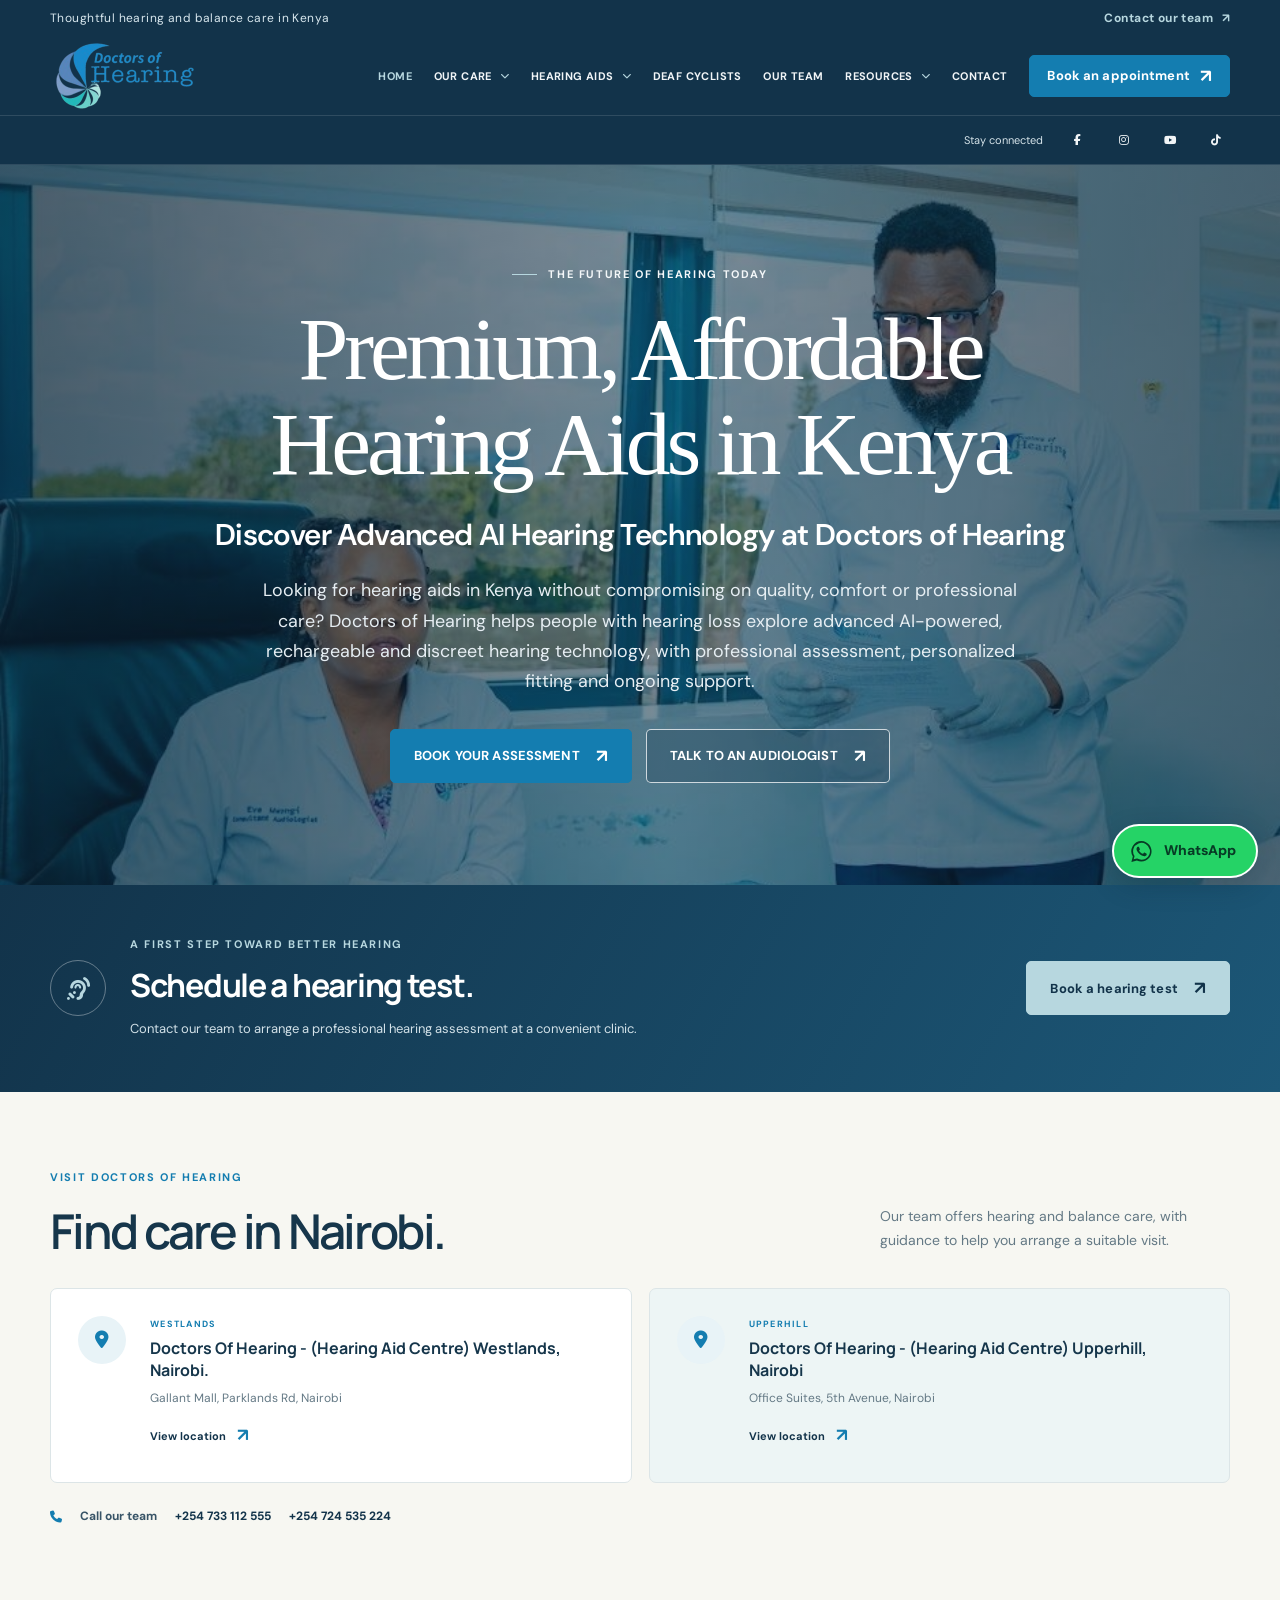
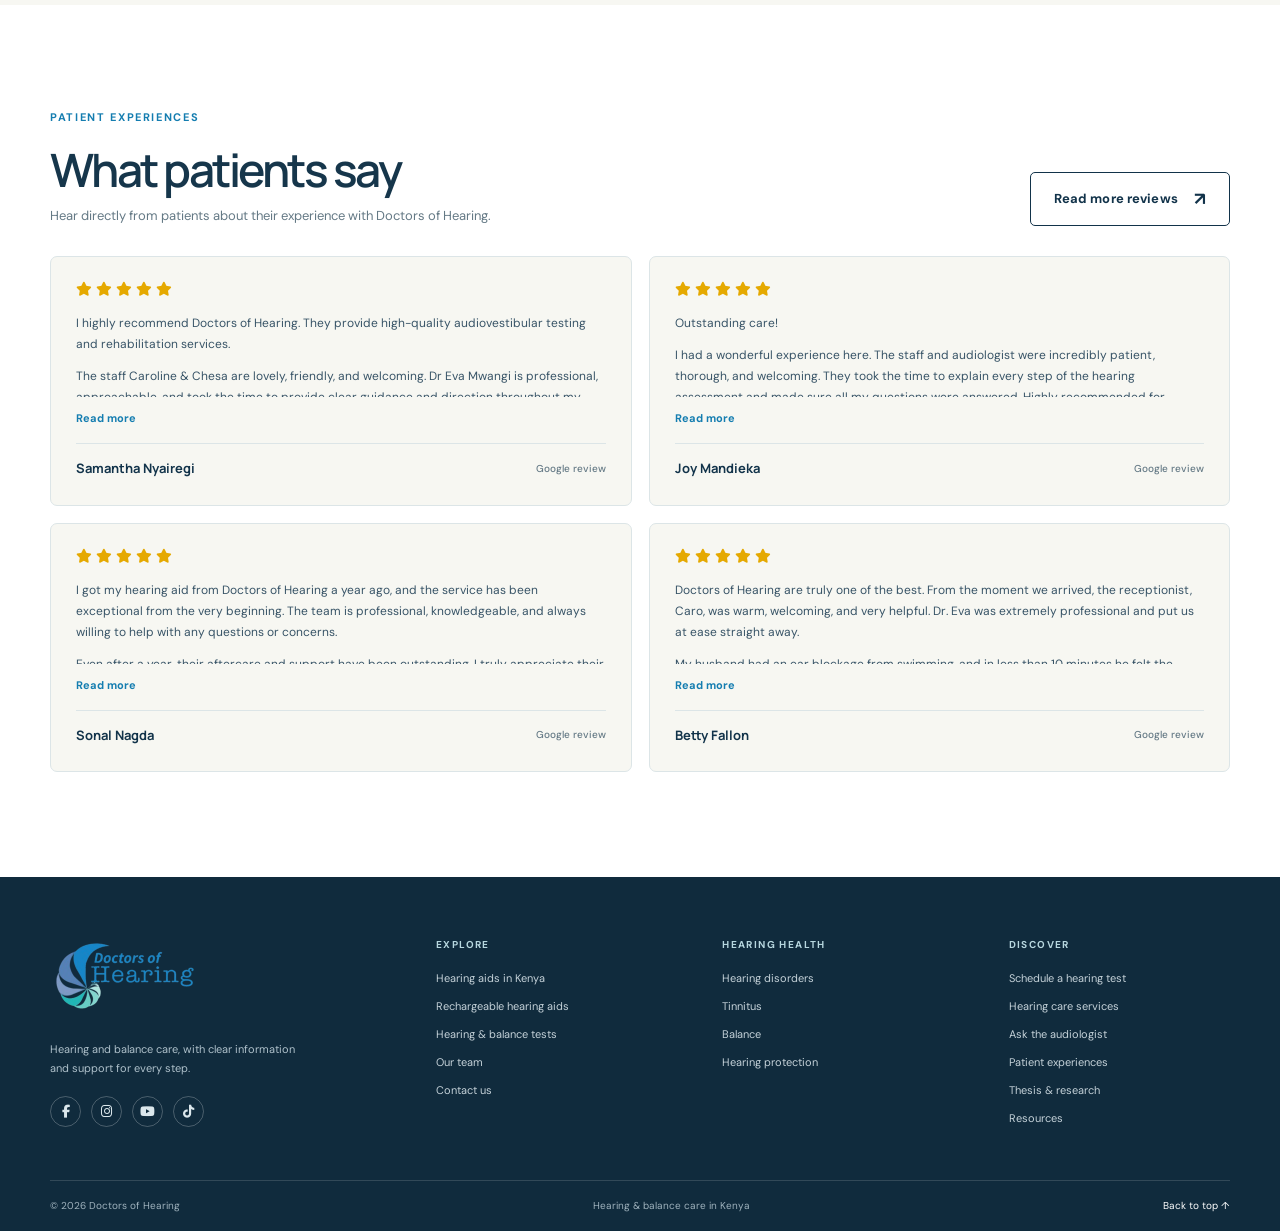
==== commit 77a31eb8: "update" ====
--- a/index.html
+++ b/index.html
@@ -26,6 +26,7 @@
 </head>
 <body class="home-page">
   <a class="skip-link" href="#main">Skip to content</a>
+  <div class="topbar"><div class="container topbar-inner"><p>Thoughtful hearing and balance care in Kenya</p><a href="contact-us.html">Contact our team <span aria-hidden="true">↗</span></a></div></div>
   <header class="site-header">
     <div class="container header-inner">
       <a class="brand" href="index.html" aria-label="Doctors of Hearing home">
--- a/css/styles.css
+++ b/css/styles.css
@@ -36,17 +36,18 @@
 .topbar p { margin: 0; }
 .topbar a { color: var(--mint); font-weight: 700; }
 .topbar a span { padding-left: 5px; }
-.site-header { position: sticky; z-index: 20; top: 0; background: rgba(255,255,255,.96); border-bottom: 1px solid rgba(22,54,75,.08); backdrop-filter: blur(14px); }
+.site-header { position: sticky; z-index: 20; top: 0; background: var(--blue-dark); border-bottom: 1px solid rgba(255,255,255,.12); backdrop-filter: blur(14px); }
 .header-inner { display: flex; align-items: center; justify-content: space-between; min-height: 86px; }
 .brand { display: inline-flex; align-items: center; flex: 0 0 auto; }
-.brand img { width: 150px; height: auto; }
-.primary-navigation { display: flex; align-items: center; gap: clamp(17px, 2vw, 30px); font-size: 13px; font-weight: 600; }
-.nav-link, .nav-dropdown summary { color: var(--ink-soft); transition: color .2s ease; }
-.nav-link:hover, .nav-dropdown summary:hover, .nav-link.active { color: var(--blue); }
+.site-header .brand { padding: 0; background: transparent; }
+.brand img { width: 150px; height: auto; mix-blend-mode: screen; }
+.primary-navigation { display: flex; align-items: center; gap: clamp(17px, 2vw, 30px); font-size: 13px; font-weight: 600; text-transform: uppercase; }
+.nav-link, .nav-dropdown summary { color: #f3f8fa; transition: color .2s ease; }
+.nav-link:hover, .nav-dropdown summary:hover, .nav-link.active { color: #9fe1f4; }
 .nav-dropdown { position: relative; }
 .nav-dropdown summary { list-style: none; cursor: pointer; }
 .nav-dropdown summary::-webkit-details-marker { display: none; }
-.nav-dropdown summary span { margin-left: 4px; color: var(--blue); }
+.nav-dropdown summary span { margin-left: 4px; color: #9fe1f4; }
 .dropdown-panel { position: absolute; top: calc(100% + 20px); left: -18px; z-index: 10; display: none; min-width: 225px; padding: 10px; border: 1px solid var(--line); border-radius: 12px; background: var(--paper); box-shadow: 0 16px 40px rgba(18,51,74,.13); }
 .nav-dropdown[open] > .dropdown-panel { display: grid; }
 .dropdown-panel::before { position: absolute; top: -20px; right: 0; left: 0; height: 20px; content: ""; }
@@ -236,7 +237,8 @@
 
 .site-footer { background: #102b3d; color: white; }
 .footer-main { display: grid; grid-template-columns: 1.45fr repeat(3,1fr); gap: 65px; padding-block: 60px 52px; }
-.footer-brand img { width: 150px; height: auto; padding: 8px; border-radius: 4px; background: white; }
+.footer-brand > a { display: inline-flex; background: transparent; }
+.footer-brand img { width: 150px; height: auto; mix-blend-mode: screen; }
 .footer-brand p { max-width: 255px; margin: 16px 0 0; color: #afc1cb; font-size: 11px; line-height: 1.75; }
 .footer-column { display: flex; flex-direction: column; align-items: flex-start; gap: 10px; }
 .footer-column h2 { margin-bottom: 5px; color: var(--mint); font-family: var(--font-body); font-size: 10px; font-weight: 700; letter-spacing: .14em; text-transform: uppercase; }
@@ -262,19 +264,19 @@
   .topbar a { font-size: 10px; }
   .header-inner { min-height: 72px; }
   .brand img { width: 122px; }
-  .menu-toggle { display: flex; width: 42px; height: 42px; flex-direction: column; justify-content: center; gap: 5px; padding: 9px; border: 1px solid var(--line); border-radius: 5px; background: white; cursor: pointer; }
-  .menu-toggle span { display: block; width: 100%; height: 2px; background: var(--blue-dark); transition: transform .2s ease, opacity .2s ease; }
+  .menu-toggle { display: flex; width: 42px; height: 42px; flex-direction: column; justify-content: center; gap: 5px; padding: 9px; border: 1px solid rgba(255,255,255,.48); border-radius: 5px; background: transparent; cursor: pointer; }
+  .menu-toggle span { display: block; width: 100%; height: 2px; background: white; transition: transform .2s ease, opacity .2s ease; }
   .menu-toggle[aria-expanded="true"] span:first-child { transform: translateY(7px) rotate(45deg); }
   .menu-toggle[aria-expanded="true"] span:nth-child(2) { opacity: 0; }
   .menu-toggle[aria-expanded="true"] span:last-child { transform: translateY(-7px) rotate(-45deg); }
-  .primary-navigation { position: absolute; top: 100%; right: 0; left: 0; display: none; align-items: stretch; gap: 0; padding: 8px 20px 20px; border-bottom: 1px solid var(--line); background: white; box-shadow: 0 18px 25px rgba(18,51,74,.1); font-size: 14px; }
+  .primary-navigation { position: absolute; top: 100%; right: 0; left: 0; display: none; align-items: stretch; gap: 0; padding: 8px 20px 20px; border-bottom: 1px solid rgba(255,255,255,.16); background: var(--blue-dark); box-shadow: 0 18px 25px rgba(18,51,74,.18); font-size: 14px; }
   .primary-navigation.is-open { display: flex; flex-direction: column; }
-  .primary-navigation .nav-link, .nav-dropdown summary { display: block; padding: 13px 4px; border-bottom: 1px solid #edf1f2; }
+  .primary-navigation .nav-link, .nav-dropdown summary { display: block; padding: 13px 4px; border-bottom: 1px solid rgba(255,255,255,.14); color: #f3f8fa; }
   .nav-dropdown summary span { float: right; }
-  .dropdown-panel { position: static; display: none; min-width: 0; padding: 5px 0 7px 12px; border: 0; border-radius: 0; box-shadow: none; }
+  .dropdown-panel { position: static; display: none; min-width: 0; padding: 5px 0 7px 12px; border: 0; border-radius: 0; background: transparent; box-shadow: none; }
   .nav-dropdown[open] > .dropdown-panel { display: grid; }
   .dropdown-panel::before { display: none; }
-  .dropdown-panel a { padding: 9px 10px; }
+  .dropdown-panel a { padding: 9px 10px; color: #d8e7ee; }
   .nav-cta { align-self: flex-start; margin-top: 14px; }
   .hero-grid { grid-template-columns: 1fr; gap: 18px; min-height: auto; padding-block: 54px 67px; }
   .hero h1 { font-size: clamp(61px, 14vw, 88px); }
@@ -352,8 +354,8 @@
 /* Homepage treatment inspired by the reference layout, using the clinic's blue palette. */
 .home-page .site-header { position: relative; background: var(--blue-dark); border-bottom: 1px solid rgba(255,255,255,.12); color: white; }
 .home-page .header-inner { min-height: 78px; }
-.home-page .brand { padding: 5px 9px; border-radius: 3px; background: white; }
-.home-page .brand img { width: 150px; filter: none; }
+.home-page .brand { padding: 0; background: transparent; }
+.home-page .brand img { width: 150px; filter: none; mix-blend-mode: screen; }
 .home-page .primary-navigation { gap: clamp(13px, 1.7vw, 25px); color: white; font-size: 11px; font-weight: 700; letter-spacing: .035em; text-transform: uppercase; }
 .home-page .nav-link, .home-page .nav-dropdown summary { color: #f1f5f7; }
 .home-page .nav-link:hover, .home-page .nav-dropdown summary:hover, .home-page .nav-link.active { color: var(--mint); }
@@ -389,8 +391,6 @@
 .home-page .hero-actions .button-secondary:hover { background: rgba(255,255,255,.15); }
 
 /* Homepage social bar, location cards, and shared social links */
-.home-page .brand { padding: 0; background: transparent; }
-.home-page .brand img { mix-blend-mode: screen; }
 .social-bar { border-bottom: 1px solid rgba(255,255,255,.12); background: var(--blue-dark); }
 .social-bar-inner { display: flex; min-height: 48px; align-items: center; justify-content: flex-end; gap: 17px; color: #d5e3e9; font-size: 11px; }
 .social-bar-inner > span { margin-right: 3px; }
@@ -463,7 +463,6 @@
 .hearing-check-next { display: flex; align-items: center; justify-content: space-between; gap: 24px; margin-top: 30px; padding: 25px; border-radius: 7px; background: var(--blue-dark); color: white; }
 .hearing-check-next h2 { margin: 0 0 5px; font-size: 22px; }
 .hearing-check-next p { margin: 0; color: #d0dfe6; font-size: 12px; }
-.footer-brand img { padding: 0; border-radius: 0; background: transparent; mix-blend-mode: screen; }
 .footer-social { display: flex; gap: 10px; margin-top: 18px; }
 .footer-social a { display: grid; width: 31px; height: 31px; place-items: center; border: 1px solid rgba(255,255,255,.24); border-radius: 50%; color: #dbe7ec; font-size: 13px; transition: background .2s ease, color .2s ease; }
 .footer-social a:hover { background: var(--mint); color: var(--blue-dark); }
@@ -475,7 +474,6 @@
   .social-bar-inner { justify-content: center; min-height: 44px; }
   .location-grid { grid-template-columns: 1fr; }
   .locations-section { padding-block: 58px; }
-  .home-page .brand { padding: 0; }
   .primary-navigation .nav-dropdown > summary { width: 100%; }
   .reviews-heading { align-items: flex-start; flex-direction: column; }
   .reviews-grid { grid-template-columns: 1fr; }
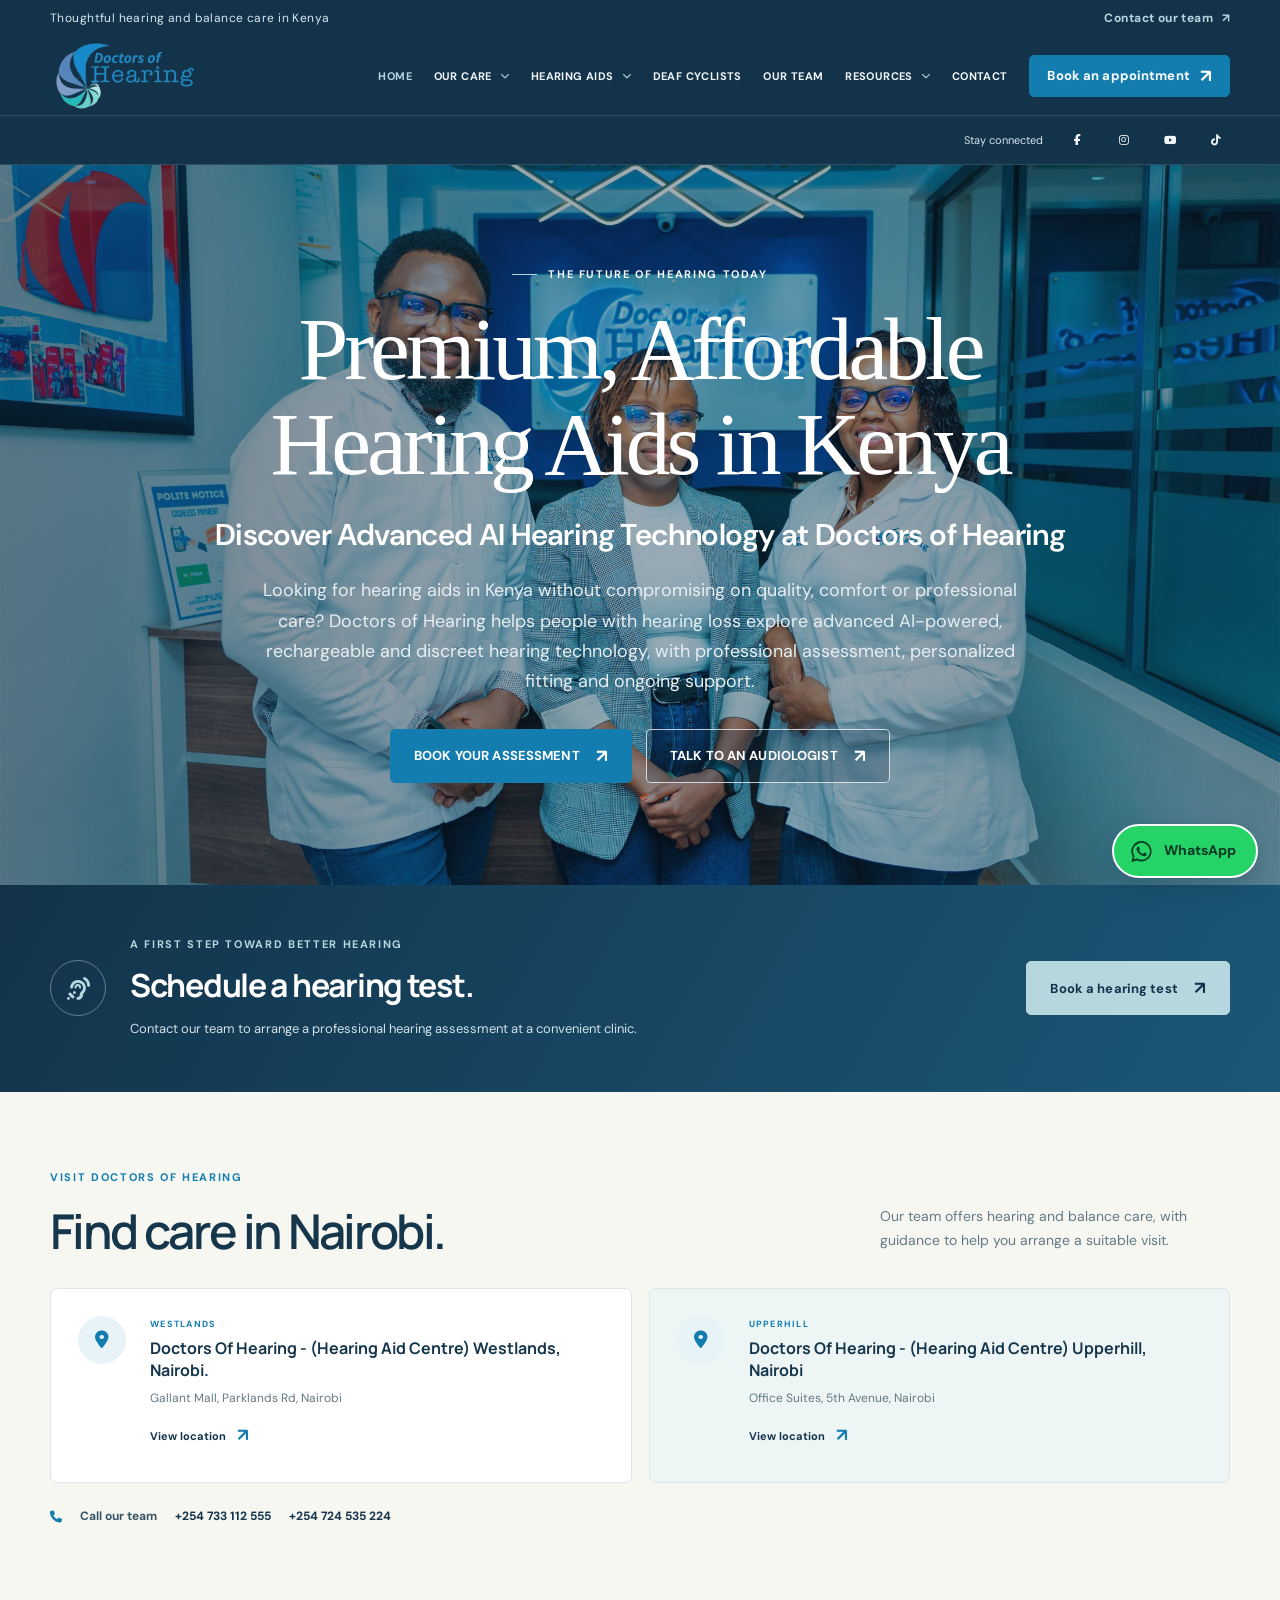
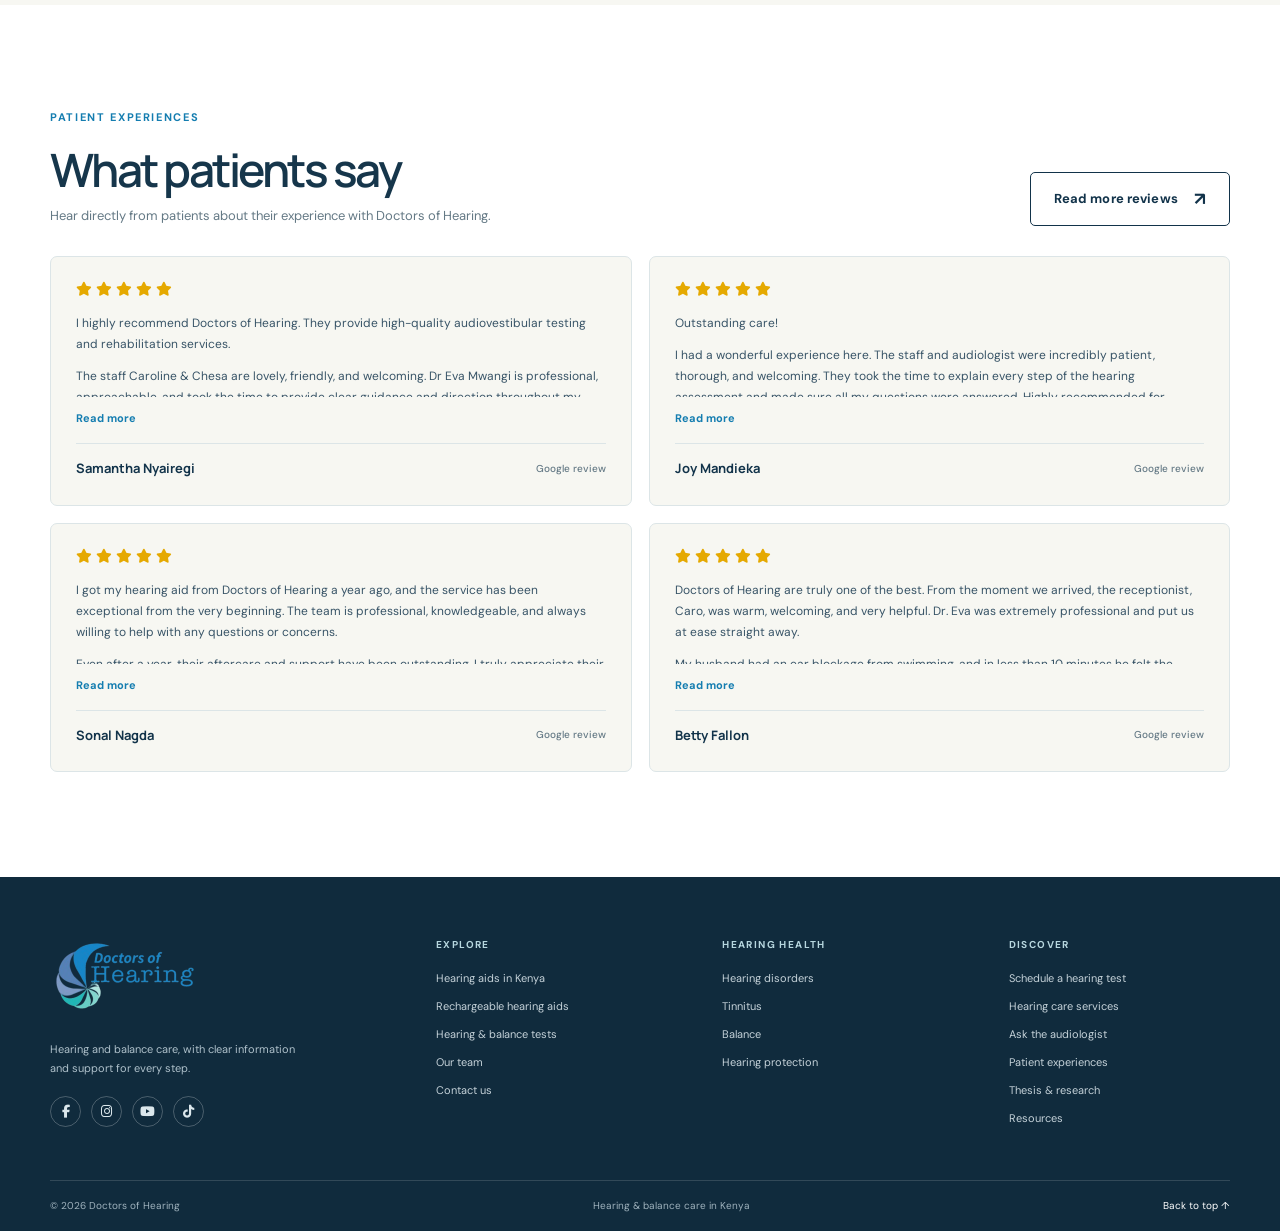
==== commit a2bfd81f: "Update index.html" ====
--- a/index.html
+++ b/index.html
@@ -116,7 +116,7 @@
         </div>
         <div class="location-grid">
           <article class="location-card"><span class="location-icon"><i class="fa-solid fa-location-dot" aria-hidden="true"></i></span><div><p class="location-kicker">WESTLANDS</p><h3>Doctors Of Hearing - (Hearing Aid Centre) Westlands, Nairobi.</h3><p>Gallant Mall, Parklands Rd, Nairobi</p><a class="text-link" href="https://www.google.com/maps/search/?api=1&amp;query=Gallant+Mall%2C+Parklands+Rd%2C+Nairobi" target="_blank" rel="noopener noreferrer">View location <span aria-hidden="true">↗</span></a></div></article>
-          <article class="location-card location-card-soft"><span class="location-icon"><i class="fa-solid fa-location-dot" aria-hidden="true"></i></span><div><p class="location-kicker">UPPERHILL</p><h3>Doctors Of Hearing - (Hearing Aid Centre) Upperhill, Nairobi</h3><p>Office Suites, 5th Avenue, Nairobi</p><a class="text-link" href="https://www.google.com/maps/search/?api=1&amp;query=Office+Suites%2C+5th+Avenue%2C+Nairobi" target="_blank" rel="noopener noreferrer">View location <span aria-hidden="true">↗</span></a></div></article>
+          <article class="location-card location-card-soft"><span class="location-icon"><i class="fa-solid fa-location-dot" aria-hidden="true"></i></span><div><p class="location-kicker">UPPERHILL</p><h3>Doctors Of Hearing - (Hearing Aid Centre) Upperhill, Nairobi</h3><p>Office Suites, 5th Avenue, Nairobi</p><a class="text-link" href="https://share.google/gV5gFlWXi6eLyMb42" target="_blank" rel="noopener noreferrer">View location <span aria-hidden="true">↗</span></a></div></article>
         </div>
         <div class="location-contact"><i class="fa-solid fa-phone" aria-hidden="true"></i><span>Call our team</span><a href="tel:+254733112555">+254 733 112 555</a><a href="tel:+254724535224">+254 724 535 224</a></div>
       </div>
--- a/css/styles.css
+++ b/css/styles.css
@@ -62,6 +62,7 @@
 .hero { position: relative; overflow: hidden; background: var(--blue-light); }
 .page-hero { overflow: hidden; background: var(--blue-light); }
 .page-hero-grid { display: grid; grid-template-columns: 1fr .88fr; align-items: center; gap: clamp(42px, 8vw, 108px); min-height: 390px; padding-block: 58px; }
+.page-hero-grid-no-image { grid-template-columns: minmax(0, 1fr); }
 .page-hero h1 { max-width: 670px; margin-bottom: 19px; font-size: clamp(42px, 5.6vw, 68px); font-weight: 600; letter-spacing: -.06em; line-height: 1.04; }
 .page-intro { max-width: 610px; margin-bottom: 26px; color: var(--ink-soft); font-size: 17px; line-height: 1.75; }
 .page-hero figure { position: relative; height: 270px; margin: 0; overflow: hidden; border-radius: 5px; background: var(--blue-light); }
@@ -361,7 +362,7 @@
 .home-page .nav-link:hover, .home-page .nav-dropdown summary:hover, .home-page .nav-link.active { color: var(--mint); }
 .home-page .nav-dropdown summary span { color: var(--mint); }
 .home-page .nav-cta { white-space: nowrap; }
-.home-page .hero { display: flex; min-height: min(720px, calc(100svh - 78px)); align-items: center; background-color: var(--blue-dark); background-image: linear-gradient(90deg, rgba(10,34,52,.73), rgba(12,44,66,.55) 52%, rgba(10,34,52,.67)), url('../assets/clinic-team-banner.jpg'); background-position: center 48%; background-size: cover; color: white; }
+.home-page .hero { display: flex; min-height: min(720px, calc(100svh - 115px)); align-items: center; background-color: var(--blue-dark); background-image: linear-gradient(90deg, rgba(10,34,52,.58), rgba(12,44,66,.38) 52%, rgba(10,34,52,.5)), url('../assets/homepage-banner.jpg'); background-position: center 48%; background-size: cover; color: white; }
 .cyclist-gallery { padding-block: 54px 78px; }
 .cyclist-gallery h2 { margin: 0 0 24px; font-size: clamp(30px,4vw,44px); letter-spacing: -.04em; }
 .cyclist-gallery-grid { display: grid; grid-template-columns: repeat(3,minmax(0,1fr)); gap: 16px; }
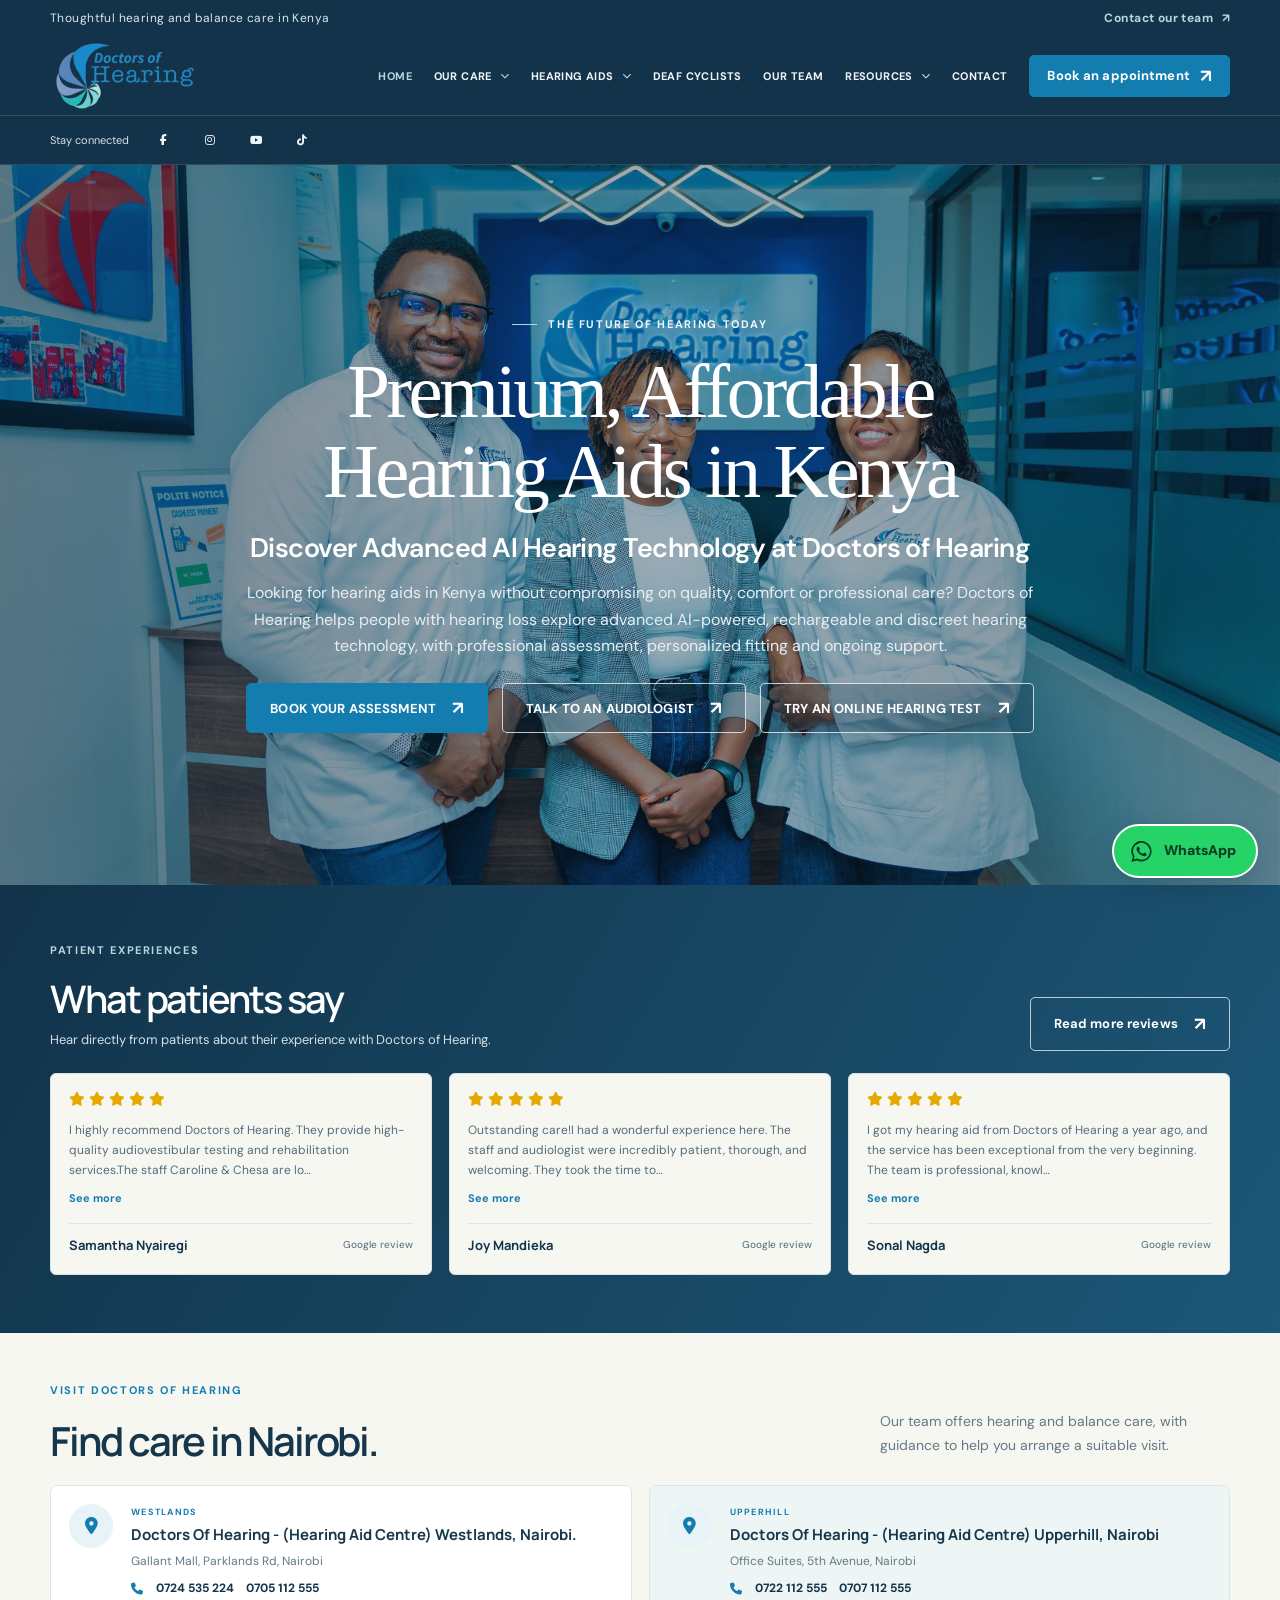
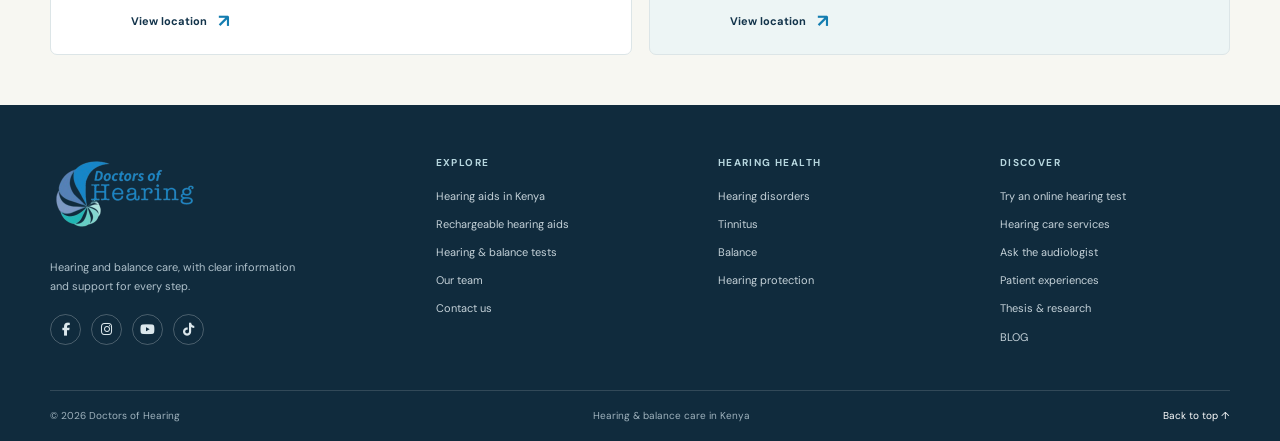
==== commit f1829293: "update" ====
--- a/index.html
+++ b/index.html
@@ -55,13 +55,12 @@
           </div>
         </details>
         <a class="nav-link" href="deaf-cyclists.html">Deaf Cyclists</a>
-        <a class="nav-link" href="richard-mwangi.html">Our team</a>
+        <a class="nav-link" href="our-team.html">Our team</a>
         <details class="nav-dropdown">
           <summary>Resources <i class="fa-solid fa-chevron-down" aria-hidden="true"></i></summary>
           <div class="dropdown-panel">
-            <a href="resources.html">All resources</a>
-            <a href="hearing-check.html">Schedule a hearing test</a>
-            <a href="hearing-care-services.html">Hearing care services</a>
+            <a href="resources.html">BLOG</a>
+            <a href="hearing-check.html">Try an online hearing test</a>
             <span class="dropdown-label">Hearing health</span>
             <a href="hearing-disorders.html">Hearing disorders</a>
             <a href="tinnitus-ringing-in-the-ears.html">Tinnitus</a>
@@ -96,29 +95,9 @@
           <div class="hero-actions">
             <button class="button" type="button" data-open-booking>Book your assessment <span aria-hidden="true">↗</span></button>
             <a class="button button-secondary" href="https://wa.me/254733112555?text=Hello%20Doctors%20of%20Hearing%2C%20I%E2%80%99d%20like%20to%20talk%20to%20an%20audiologist." target="_blank" rel="noopener noreferrer">Talk to an audiologist <span aria-hidden="true">↗</span></a>
+            <a class="button button-secondary" href="hearing-check.html">Try an online hearing test <span aria-hidden="true">↗</span></a>
           </div>
         </div>
-      </div>
-    </section>
-    <section class="hearing-check-teaser">
-      <div class="container hearing-check-teaser-inner">
-        <span class="hearing-check-mark" aria-hidden="true"><i class="fa-solid fa-ear-listen"></i></span>
-        <div><p class="eyebrow eyebrow-light">A first step toward better hearing</p><h2>Schedule a hearing test.</h2><p>Contact our team to arrange a professional hearing assessment at a convenient clinic.</p></div>
-        <a class="button button-light" href="hearing-check.html">Book a hearing test <span aria-hidden="true">↗</span></a>
-      </div>
-    </section>
-
-    <section class="section locations-section" id="locations">
-      <div class="container">
-        <div class="section-heading heading-row">
-          <div><p class="eyebrow">Visit Doctors of Hearing</p><h2>Find care in Nairobi.</h2></div>
-          <p>Our team offers hearing and balance care, with guidance to help you arrange a suitable visit.</p>
-        </div>
-        <div class="location-grid">
-          <article class="location-card"><span class="location-icon"><i class="fa-solid fa-location-dot" aria-hidden="true"></i></span><div><p class="location-kicker">WESTLANDS</p><h3>Doctors Of Hearing - (Hearing Aid Centre) Westlands, Nairobi.</h3><p>Gallant Mall, Parklands Rd, Nairobi</p><a class="text-link" href="https://www.google.com/maps/search/?api=1&amp;query=Gallant+Mall%2C+Parklands+Rd%2C+Nairobi" target="_blank" rel="noopener noreferrer">View location <span aria-hidden="true">↗</span></a></div></article>
-          <article class="location-card location-card-soft"><span class="location-icon"><i class="fa-solid fa-location-dot" aria-hidden="true"></i></span><div><p class="location-kicker">UPPERHILL</p><h3>Doctors Of Hearing - (Hearing Aid Centre) Upperhill, Nairobi</h3><p>Office Suites, 5th Avenue, Nairobi</p><a class="text-link" href="https://share.google/gV5gFlWXi6eLyMb42" target="_blank" rel="noopener noreferrer">View location <span aria-hidden="true">↗</span></a></div></article>
-        </div>
-        <div class="location-contact"><i class="fa-solid fa-phone" aria-hidden="true"></i><span>Call our team</span><a href="tel:+254733112555">+254 733 112 555</a><a href="tel:+254724535224">+254 724 535 224</a></div>
       </div>
     </section>
     <section class="reviews-section section" aria-labelledby="reviews-title">
@@ -131,27 +110,34 @@
           <article class="review-card">
             <div class="review-stars" role="img" aria-label="5 out of 5 stars"><i class="fa-solid fa-star" aria-hidden="true"></i><i class="fa-solid fa-star" aria-hidden="true"></i><i class="fa-solid fa-star" aria-hidden="true"></i><i class="fa-solid fa-star" aria-hidden="true"></i><i class="fa-solid fa-star" aria-hidden="true"></i></div>
             <blockquote class="review-quote" id="review-quote-1"><p>I highly recommend Doctors of Hearing. They provide high-quality audiovestibular testing and rehabilitation services.</p><p>The staff Caroline &amp; Chesa are lovely, friendly, and welcoming. Dr Eva Mwangi is professional, approachable, and took the time to provide clear guidance and direction throughout my rehabilitation treatment.</p><p>I also really appreciate the fact that I receive a reminder a day before each session, which makes it so much easier to stay on schedule.</p><p>I give their services 💯! I’m very pleased with the care and service I received.</p></blockquote>
-            <button class="review-toggle" type="button" aria-expanded="false" aria-controls="review-quote-1" hidden>Read more</button>
+            <button class="review-toggle" type="button" aria-expanded="false" aria-controls="review-quote-1" hidden>See more</button>
             <a class="review-author" href="https://www.google.com/maps/contrib/112208110885720945849/reviews?hl=en-GB" target="_blank" rel="noopener noreferrer">Samantha Nyairegi <span>Google review</span></a>
           </article>
           <article class="review-card">
             <div class="review-stars" role="img" aria-label="5 out of 5 stars"><i class="fa-solid fa-star" aria-hidden="true"></i><i class="fa-solid fa-star" aria-hidden="true"></i><i class="fa-solid fa-star" aria-hidden="true"></i><i class="fa-solid fa-star" aria-hidden="true"></i><i class="fa-solid fa-star" aria-hidden="true"></i></div>
             <blockquote class="review-quote" id="review-quote-2"><p>Outstanding care!</p><p>I had a wonderful experience here. The staff and audiologist were incredibly patient, thorough, and welcoming. They took the time to explain every step of the hearing assessment and made sure all my questions were answered. Highly recommended for anyone seeking top-quality hearing care!</p></blockquote>
-            <button class="review-toggle" type="button" aria-expanded="false" aria-controls="review-quote-2" hidden>Read more</button>
+            <button class="review-toggle" type="button" aria-expanded="false" aria-controls="review-quote-2" hidden>See more</button>
             <a class="review-author" href="https://www.google.com/maps/contrib/100833710595938951143/reviews?hl=en-GB" target="_blank" rel="noopener noreferrer">Joy Mandieka <span>Google review</span></a>
           </article>
           <article class="review-card">
             <div class="review-stars" role="img" aria-label="5 out of 5 stars"><i class="fa-solid fa-star" aria-hidden="true"></i><i class="fa-solid fa-star" aria-hidden="true"></i><i class="fa-solid fa-star" aria-hidden="true"></i><i class="fa-solid fa-star" aria-hidden="true"></i><i class="fa-solid fa-star" aria-hidden="true"></i></div>
             <blockquote class="review-quote" id="review-quote-3"><p>I got my hearing aid from Doctors of Hearing a year ago, and the service has been exceptional from the very beginning. The team is professional, knowledgeable, and always willing to help with any questions or concerns.</p><p>Even after a year, their aftercare and support have been outstanding. I truly appreciate their commitment to their patients.</p><p>I highly recommend Doctors of Hearing to anyone experiencing hearing difficulties. They provide excellent care, quality hearing solutions, and outstanding customer service.</p><p>Thank you Dr Richard for the service.</p></blockquote>
-            <button class="review-toggle" type="button" aria-expanded="false" aria-controls="review-quote-3" hidden>Read more</button>
+            <button class="review-toggle" type="button" aria-expanded="false" aria-controls="review-quote-3" hidden>See more</button>
             <a class="review-author" href="https://www.google.com/maps/contrib/117908511585587882443/reviews?hl=en-GB" target="_blank" rel="noopener noreferrer">Sonal Nagda <span>Google review</span></a>
           </article>
-          <article class="review-card">
-            <div class="review-stars" role="img" aria-label="5 out of 5 stars"><i class="fa-solid fa-star" aria-hidden="true"></i><i class="fa-solid fa-star" aria-hidden="true"></i><i class="fa-solid fa-star" aria-hidden="true"></i><i class="fa-solid fa-star" aria-hidden="true"></i><i class="fa-solid fa-star" aria-hidden="true"></i></div>
-            <blockquote class="review-quote" id="review-quote-4"><p>Doctors of Hearing are truly one of the best. From the moment we arrived, the receptionist, Caro, was warm, welcoming, and very helpful. Dr. Eva was extremely professional and put us at ease straight away.</p><p>My husband had an ear blockage from swimming, and in less than 10 minutes he felt the relief of being able to hear properly again. We had tried several other options before coming here, so we’re incredibly grateful for the results.</p><p>I highly recommend this place.</p></blockquote>
-            <button class="review-toggle" type="button" aria-expanded="false" aria-controls="review-quote-4" hidden>Read more</button>
-            <a class="review-author" href="https://www.google.com/maps/contrib/105069515745251987566/reviews?hl=en-GB" target="_blank" rel="noopener noreferrer">Betty Fallon <span>Google review</span></a>
-          </article>
+        </div>
+      </div>
+    </section>
+
+    <section class="section locations-section" id="locations">
+      <div class="container">
+        <div class="section-heading heading-row">
+          <div><p class="eyebrow">Visit Doctors of Hearing</p><h2>Find care in Nairobi.</h2></div>
+          <p>Our team offers hearing and balance care, with guidance to help you arrange a suitable visit.</p>
+        </div>
+        <div class="location-grid">
+          <article class="location-card"><span class="location-icon"><i class="fa-solid fa-location-dot" aria-hidden="true"></i></span><div><p class="location-kicker">WESTLANDS</p><h3>Doctors Of Hearing - (Hearing Aid Centre) Westlands, Nairobi.</h3><p class="location-address">Gallant Mall, Parklands Rd, Nairobi</p><div class="location-phones" aria-label="Westlands phone numbers"><a class="location-phone-icon" href="tel:+254724535224" aria-label="Call Westlands"><i class="fa-solid fa-phone" aria-hidden="true"></i></a><a href="tel:+254724535224">0724 535 224</a><a href="tel:+254705112555">0705 112 555</a></div><a class="text-link" href="https://www.google.com/maps/search/?api=1&amp;query=Gallant+Mall%2C+Parklands+Rd%2C+Nairobi" target="_blank" rel="noopener noreferrer">View location <span aria-hidden="true">↗</span></a></div></article>
+          <article class="location-card location-card-soft"><span class="location-icon"><i class="fa-solid fa-location-dot" aria-hidden="true"></i></span><div><p class="location-kicker">UPPERHILL</p><h3>Doctors Of Hearing - (Hearing Aid Centre) Upperhill, Nairobi</h3><p class="location-address">Office Suites, 5th Avenue, Nairobi</p><div class="location-phones" aria-label="Upperhill phone numbers"><a class="location-phone-icon" href="tel:+254722112555" aria-label="Call Upperhill"><i class="fa-solid fa-phone" aria-hidden="true"></i></a><a href="tel:+254722112555">0722 112 555</a><a href="tel:+254707112555">0707 112 555</a></div><a class="text-link" href="https://share.google/gV5gFlWXi6eLyMb42" target="_blank" rel="noopener noreferrer">View location <span aria-hidden="true">↗</span></a></div></article>
         </div>
       </div>
     </section>
@@ -160,9 +146,9 @@
   <footer class="site-footer">
     <div class="container footer-main">
       <div class="footer-brand"><a href="index.html"><img src="assets/doctors-of-hearing-logo.png" alt="Doctors of Hearing" width="300" height="156" loading="lazy"></a><p>Hearing and balance care, with clear information and support for every step.</p><div class="footer-social" aria-label="Follow Doctors of Hearing"><a href="https://web.facebook.com/DoctorsOfHearing?_rdc=1&amp;_rdr" target="_blank" rel="noopener noreferrer" aria-label="Facebook"><i class="fa-brands fa-facebook-f" aria-hidden="true"></i></a><a href="https://www.instagram.com/docsofhearing/" target="_blank" rel="noopener noreferrer" aria-label="Instagram"><i class="fa-brands fa-instagram" aria-hidden="true"></i></a><a href="https://www.youtube.com/channel/UCBskCqv_ZfF2Rd4tkjsEcGQ" target="_blank" rel="noopener noreferrer" aria-label="YouTube"><i class="fa-brands fa-youtube" aria-hidden="true"></i></a><a href="https://www.tiktok.com/@doctorsofhearing" target="_blank" rel="noopener noreferrer" aria-label="TikTok"><i class="fa-brands fa-tiktok" aria-hidden="true"></i></a></div></div>
-      <div class="footer-column"><h2>Explore</h2><a href="hearing-aids-kenya.html">Hearing aids in Kenya</a><a href="rechargeable-hearing-aids-kenya.html">Rechargeable hearing aids</a><a href="hearing-balance-testing.html">Hearing &amp; balance tests</a><a href="richard-mwangi.html">Our team</a><a href="contact-us.html">Contact us</a></div>
+      <div class="footer-column"><h2>Explore</h2><a href="hearing-aids-kenya.html">Hearing aids in Kenya</a><a href="rechargeable-hearing-aids-kenya.html">Rechargeable hearing aids</a><a href="hearing-balance-testing.html">Hearing &amp; balance tests</a><a href="our-team.html">Our team</a><a href="contact-us.html">Contact us</a></div>
       <div class="footer-column"><h2>Hearing health</h2><a href="hearing-disorders.html">Hearing disorders</a><a href="tinnitus-ringing-in-the-ears.html">Tinnitus</a><a href="balance.html">Balance</a><a href="protecting-your-hearing.html">Hearing protection</a></div>
-      <div class="footer-column"><h2>Discover</h2><a href="hearing-check.html">Schedule a hearing test</a><a href="hearing-care-services.html">Hearing care services</a><a href="ask-the-audiologist.html">Ask the audiologist</a><a href="testimonials.html">Patient experiences</a><a href="thesis-and-research.html">Thesis &amp; research</a><a href="resources.html">Resources</a></div>
+      <div class="footer-column"><h2>Discover</h2><a href="hearing-check.html">Try an online hearing test</a><a href="hearing-care-services.html">Hearing care services</a><a href="ask-the-audiologist.html">Ask the audiologist</a><a href="testimonials.html">Patient experiences</a><a href="thesis-and-research.html">Thesis &amp; research</a><a href="resources.html">BLOG</a></div>
     </div>
     <div class="container footer-bottom"><span>© <span id="current-year">2025</span> Doctors of Hearing</span><span>Hearing &amp; balance care in Kenya</span><a href="#main">Back to top ↑</a></div>
   </footer>
--- a/css/styles.css
+++ b/css/styles.css
@@ -61,7 +61,11 @@
 
 .hero { position: relative; overflow: hidden; background: var(--blue-light); }
 .page-hero { overflow: hidden; background: var(--blue-light); }
-.page-hero-grid { display: grid; grid-template-columns: 1fr .88fr; align-items: center; gap: clamp(42px, 8vw, 108px); min-height: 390px; padding-block: 58px; }
+.page-hero-grid { display: grid; grid-template-columns: 1fr .88fr; align-items: center; gap: clamp(38px, 7vw, 90px); min-height: 360px; padding-block: 48px; }
+.page-hero .hearing-aids-title { font-size: clamp(40px, 5vw, 60px); }
+.hearing-aid-color-grid { display: grid; grid-template-columns: repeat(3, minmax(0, 1fr)); gap: 10px; width: min(100%, 390px); justify-self: end; }
+.hearing-aid-color-grid figure { display: grid; min-height: 104px; place-items: center; margin: 0; overflow: hidden; border: 1px solid rgba(18,51,74,.08); border-radius: 6px; background: rgba(255,255,255,.88); }
+.hearing-aid-color-grid img { display: block; width: 88%; height: 96px; object-fit: contain; }
 .page-hero-grid-no-image { grid-template-columns: minmax(0, 1fr); }
 .page-hero h1 { max-width: 670px; margin-bottom: 19px; font-size: clamp(42px, 5.6vw, 68px); font-weight: 600; letter-spacing: -.06em; line-height: 1.04; }
 .page-intro { max-width: 610px; margin-bottom: 26px; color: var(--ink-soft); font-size: 17px; line-height: 1.75; }
@@ -69,30 +73,30 @@
 .page-hero figure::after { position: absolute; inset: 40% 0 0; background: linear-gradient(transparent, rgba(12,45,39,.52)); content: ''; }
 .page-hero figure img { width: 100%; height: 100%; object-fit: cover; object-position: center 47%; }
 .page-hero figcaption { position: absolute; z-index: 1; right: 18px; bottom: 14px; left: 18px; color: white; font-size: 11px; font-weight: 600; letter-spacing: .08em; text-transform: uppercase; }
-.page-layout { display: grid; grid-template-columns: minmax(0, 1fr) 310px; gap: clamp(45px, 9vw, 130px); padding-block: 85px 100px; }
+.page-layout { display: grid; grid-template-columns: minmax(0, 1fr) 310px; gap: clamp(38px, 8vw, 105px); padding-block: 68px 78px; }
 .page-article { max-width: 700px; }
-.page-article section + section { margin-top: 45px; padding-top: 36px; border-top: 1px solid var(--line); }
+.page-article section + section { margin-top: 34px; padding-top: 27px; border-top: 1px solid var(--line); }
 .page-article h2 { margin-bottom: 14px; font-size: clamp(25px, 3vw, 34px); font-weight: 600; letter-spacing: -.045em; line-height: 1.18; }
 .page-article p { margin-bottom: 0; color: var(--ink-soft); font-size: 16px; line-height: 1.85; }
 .page-article a { color: var(--blue); font-weight: 700; }
-.profile-list { display: grid; gap: 34px; margin-top: 48px; }
-.profile-list-top { max-width: none; margin: 0; padding: 38px 0 54px; }
+.profile-list { display: grid; gap: 28px; margin-top: 38px; }
+.profile-list-top { max-width: none; margin: 0; padding: 30px 0 42px; }
 .profile-list-top .profile-card { grid-template-columns: 150px minmax(0, 1fr); gap: 24px; padding: 0; border: 0; }
 .profile-list-top .profile-card > img { width: 150px; }
 .profile-list-top .profile-copy h2 { font-size: clamp(26px, 3vw, 34px); }
 .profile-list-top .profile-copy > p:not(.eyebrow):not(.profile-credentials) { max-width: 760px; }
-.profile-card { display: grid; grid-template-columns: 150px minmax(0, 1fr); align-items: start; gap: 24px; padding-top: 31px; border-top: 1px solid var(--line); }
+.profile-card { display: grid; grid-template-columns: 150px minmax(0, 1fr); align-items: start; gap: 20px; padding-top: 24px; border-top: 1px solid var(--line); }
 .profile-card > img { width: 150px; aspect-ratio: 3 / 4; border-radius: 5px; background: var(--blue-light); object-fit: cover; object-position: center 20%; }
 .profile-copy .eyebrow { margin-bottom: 10px; font-size: 10px; letter-spacing: .1em; }
 .profile-copy h2 { margin-bottom: 8px; font-size: clamp(23px, 2.5vw, 30px); }
 .profile-credentials { margin-bottom: 15px !important; color: var(--blue) !important; font-size: 12px !important; font-weight: 700; line-height: 1.55 !important; }
 .profile-copy > p:not(.eyebrow):not(.profile-credentials) + p { margin-top: 12px; }
-.page-aside { position: relative; align-self: start; padding: 29px; border: 1px solid var(--line); border-radius: 6px; background: var(--sand); }
+.page-aside { position: relative; align-self: start; padding: 24px; border: 1px solid var(--line); border-radius: 6px; background: var(--sand); }
 .page-aside .eyebrow { margin-top: 24px; margin-bottom: 12px; }
 .page-aside h2 { margin-bottom: 12px; font-size: 25px; font-weight: 600; letter-spacing: -.04em; line-height: 1.18; }
 .page-aside > p:not(.eyebrow) { color: var(--muted); font-size: 13px; line-height: 1.75; }
 .aside-symbol { display: grid; width: 43px; height: 43px; place-items: center; border-radius: 50%; background: var(--blue-light); color: var(--blue-dark); font-size: 21px; }
-.page-contact-band { padding-block: 48px; background: var(--blue-dark); color: white; }
+.page-contact-band { padding-block: 40px; background: var(--blue-dark); color: white; }
 .page-contact-band > .container { display: flex; align-items: center; justify-content: space-between; gap: 30px; }
 .page-contact-band .eyebrow { margin-bottom: 12px; }
 .page-contact-band h2 { margin: 0; font-size: clamp(27px, 4vw, 42px); font-weight: 600; letter-spacing: -.05em; }
@@ -134,24 +138,32 @@
 .trust-grid { display: grid; grid-template-columns: repeat(4,1fr); min-height: 87px; align-items: center; }
 .trust-grid p { display: flex; align-items: center; gap: 12px; margin: 0; color: var(--ink-soft); font-size: 12px; font-weight: 600; }
 .trust-icon { display: grid; width: 30px; height: 30px; place-items: center; border-radius: 50%; background: var(--blue-light); color: var(--blue); font-size: 17px; }
-.section { padding-block: 105px; }
-.heading-row { display: flex; align-items: end; justify-content: space-between; gap: 48px; margin-bottom: 43px; }
+.section { padding-block: 82px; }
+.heading-row { display: flex; align-items: end; justify-content: space-between; gap: 36px; margin-bottom: 32px; }
 .section-heading h2, .expertise-copy h2, .conditions-intro h2, .stories-copy h2, .faq-layout h2 { margin-bottom: 0; font-size: clamp(34px, 4vw, 50px); font-weight: 600; letter-spacing: -.055em; line-height: 1.1; }
 .heading-row > p { max-width: 350px; margin-bottom: 5px; color: var(--muted); font-size: 14px; line-height: 1.75; }
-.care-grid { display: grid; grid-template-columns: repeat(4,1fr); gap: 15px; }
-.care-card { position: relative; display: flex; min-height: 286px; flex-direction: column; padding: 23px 22px; border: 1px solid var(--line); border-radius: 7px; background: white; transition: transform .22s ease, box-shadow .22s ease, border-color .22s ease; }
+.care-grid { display: grid; grid-template-columns: repeat(4,1fr); gap: 12px; }
+.care-card { position: relative; display: flex; min-height: 184px; flex-direction: column; padding: 15px; border: 1px solid var(--line); border-radius: 7px; background: white; transition: transform .22s ease, box-shadow .22s ease, border-color .22s ease; }
 .care-card:hover { transform: translateY(-5px); border-color: #bdd6df; box-shadow: 0 18px 34px rgba(22,54,75,.08); }
 .care-featured { border-color: var(--blue-dark); background: var(--blue-dark); color: white; }
 .card-number { color: var(--blue); font-size: 9px; font-weight: 700; letter-spacing: .14em; }
 .care-featured .card-number { color: var(--mint); }
-.card-icon { display: grid; width: 45px; height: 45px; margin-top: 29px; place-items: center; border-radius: 50%; background: var(--blue-light); color: var(--blue); font-size: 22px; }
+.care-card-title { display: flex; align-items: center; gap: 9px; margin: 11px 0 8px; }
+.card-icon { display: grid; width: 34px; height: 34px; flex: 0 0 34px; place-items: center; border-radius: 50%; background: var(--blue-light); color: var(--blue); font-size: 17px; }
 .care-featured .card-icon { background: rgba(255,255,255,.12); color: var(--mint); }
-.care-card h3 { margin: 20px 0 9px; font-size: 17px; font-weight: 700; letter-spacing: -.03em; line-height: 1.35; }
-.care-card p { max-width: 230px; margin-bottom: 15px; color: var(--muted); font-size: 12px; line-height: 1.65; }
+.care-card h3 { margin: 0; font-size: 14px; font-weight: 700; letter-spacing: -.03em; line-height: 1.3; }
+.care-card p { max-width: 230px; margin-bottom: 10px; padding-right: 12px; color: var(--muted); font-size: 11px; line-height: 1.5; }
 .care-featured p { color: #ccdae0; }
 .card-arrow { position: absolute; right: 22px; bottom: 20px; color: var(--blue); font-size: 19px; }
 .care-featured .card-arrow { color: var(--mint); }
-.section-link { margin-top: 26px; text-align: right; }
+.section-link { margin-top: 15px; text-align: right; }
+.help-page > .section { padding-block: 56px; }
+.help-page > .care-section { padding-block: 44px 50px; }
+.help-page .care-section .heading-row { gap: 26px; margin-bottom: 20px; }
+.help-page .care-section .section-heading h2 { max-width: 530px; font-size: clamp(34px, 3.5vw, 42px); }
+.help-page .expertise-copy .eyebrow { margin-bottom: 9px; font-size: clamp(26px, 3vw, 36px); font-weight: 600; letter-spacing: -.04em; line-height: 1.12; text-transform: none; }
+.help-page .expertise-copy h2 { margin-bottom: 16px; font-size: clamp(23px, 2.5vw, 30px); letter-spacing: -.045em; line-height: 1.18; }
+.help-page .expertise-copy > p:not(.eyebrow) { margin-bottom: 20px; }
 
 .expertise-section { background: var(--sand); }
 .expertise-grid { display: grid; grid-template-columns: 1fr .91fr; gap: 100px; align-items: center; }
@@ -169,13 +181,13 @@
 .button-outline { border-color: var(--blue-dark); background: transparent; color: var(--blue-dark); }
 .button-outline:hover { background: var(--blue-dark); color: white; }
 
-.conditions-section { padding-block: 104px; }
-.conditions-layout { display: grid; grid-template-columns: .8fr 1.2fr; gap: 110px; }
+.conditions-section { padding-block: 82px; }
+.conditions-layout { display: grid; grid-template-columns: .8fr 1.2fr; gap: 88px; }
 .conditions-intro { align-self: center; }
 .conditions-intro h2 { margin-bottom: 17px; }
 .conditions-intro > p:not(.eyebrow) { max-width: 330px; margin-bottom: 22px; color: var(--muted); font-size: 14px; line-height: 1.75; }
 .topic-list { border-top: 1px solid var(--line); }
-.topic-list a { display: grid; grid-template-columns: 42px 1fr 20px; gap: 15px; align-items: center; min-height: 76px; border-bottom: 1px solid var(--line); transition: padding .2s ease, color .2s ease; }
+.topic-list a { display: grid; grid-template-columns: 42px 1fr 20px; gap: 13px; align-items: center; min-height: 66px; border-bottom: 1px solid var(--line); transition: padding .2s ease, color .2s ease; }
 .topic-list a:hover { padding-inline: 8px; color: var(--blue); }
 .topic-index { color: #91a2aa; font-size: 10px; font-weight: 700; }
 .topic-list strong, .topic-list small { display: block; }
@@ -184,14 +196,14 @@
 .topic-arrow { color: var(--blue); font-size: 17px; }
 
 .team-band { overflow: hidden; background: var(--blue-dark); color: white; }
-.team-grid { position: relative; display: grid; grid-template-columns: 1fr 350px; gap: 90px; align-items: center; min-height: 420px; padding-block: 75px; }
+.team-grid { position: relative; display: grid; grid-template-columns: 1fr 350px; gap: 72px; align-items: center; min-height: 380px; padding-block: 60px; }
 .eyebrow-light { color: var(--mint); }
 .team-copy h2, .cta-inner h2 { margin-bottom: 16px; font-size: clamp(34px, 4vw, 48px); font-weight: 600; letter-spacing: -.055em; line-height: 1.12; }
 .team-copy > p:not(.eyebrow) { max-width: 425px; margin-bottom: 24px; color: #bdcfd8; font-size: 14px; line-height: 1.75; }
 .button-light { border-color: var(--mint); background: var(--mint); color: var(--blue-dark); }
 .button-light:hover { border-color: #d5e7ed; background: #d5e7ed; }
-.team-card { position: relative; z-index: 1; padding: 27px; border: 1px solid rgba(255,255,255,.2); border-radius: 7px; background: rgba(255,255,255,.07); }
-.team-card-top { display: flex; align-items: flex-start; justify-content: space-between; margin-bottom: 23px; }
+.team-card { position: relative; z-index: 1; padding: 23px; border: 1px solid rgba(255,255,255,.2); border-radius: 7px; background: rgba(255,255,255,.07); }
+.team-card-top { display: flex; align-items: flex-start; justify-content: space-between; margin-bottom: 18px; }
 .team-avatar { display: grid; width: 70px; height: 70px; place-items: center; border: 1px solid rgba(201,229,122,.75); border-radius: 50%; color: var(--mint); font-family: var(--font-display); font-size: 20px; font-weight: 700; }
 .team-avatar-photo { width: 82px; height: 82px; border: 2px solid rgba(255,255,255,.85); border-radius: 50%; object-fit: cover; object-position: center 24%; }
 .team-card-mark { color: var(--mint); font-size: 25px; }
@@ -203,11 +215,11 @@
 .team-decoration { position: absolute; right: -175px; bottom: -188px; color: rgba(255,255,255,.035); font-size: 500px; line-height: 1; }
 
 .stories-section { background: var(--sand); }
-.stories-grid { display: grid; grid-template-columns: .9fr 1fr 1fr; gap: 17px; align-items: stretch; }
+.stories-grid { display: grid; grid-template-columns: .9fr 1fr 1fr; gap: 14px; align-items: stretch; }
 .stories-copy { align-self: center; padding-right: 25px; }
 .stories-copy h2 { margin-bottom: 17px; }
 .stories-copy > p:not(.eyebrow) { margin-bottom: 23px; color: var(--muted); font-size: 13px; line-height: 1.75; }
-.story-card { position: relative; display: flex; overflow: hidden; min-height: 265px; flex-direction: column; justify-content: space-between; padding: 25px; border-radius: 7px; color: white; transition: transform .2s ease; }
+.story-card { position: relative; display: flex; overflow: hidden; min-height: 235px; flex-direction: column; justify-content: space-between; padding: 21px; border-radius: 7px; color: white; transition: transform .2s ease; }
 .story-card:hover { transform: translateY(-4px); }
 .story-green { background: #277da3; }
 .story-blue { background: #277da3; }
@@ -217,13 +229,13 @@
 .story-title { position: relative; z-index: 1; font-family: var(--font-display); font-size: 22px; font-weight: 600; letter-spacing: -.04em; line-height: 1.25; }
 .story-arrow { position: absolute; z-index: 1; right: 24px; bottom: 22px; font-size: 20px; }
 
-.faq-section { padding-block: 95px; }
-.faq-layout { display: grid; grid-template-columns: .8fr 1.2fr; gap: 100px; }
+.faq-section { padding-block: 78px; }
+.faq-layout { display: grid; grid-template-columns: .8fr 1.2fr; gap: 78px; }
 .faq-layout h2 { margin-bottom: 17px; }
 .faq-layout > div:first-child > p:not(.eyebrow) { max-width: 350px; margin-bottom: 21px; color: var(--muted); font-size: 13px; line-height: 1.75; }
 .faq-list { border-top: 1px solid var(--line); }
 .faq-list details { border-bottom: 1px solid var(--line); }
-.faq-list summary { display: flex; align-items: center; justify-content: space-between; gap: 20px; min-height: 66px; cursor: pointer; font-family: var(--font-display); font-size: 14px; font-weight: 700; list-style: none; }
+.faq-list summary { display: flex; align-items: center; justify-content: space-between; gap: 20px; min-height: 58px; cursor: pointer; font-family: var(--font-display); font-size: 14px; font-weight: 700; list-style: none; }
 .faq-list summary::-webkit-details-marker { display: none; }
 .faq-list summary span { color: var(--blue); font-size: 21px; font-weight: 400; transition: transform .2s ease; }
 .faq-list details[open] summary span { transform: rotate(45deg); }
@@ -237,7 +249,7 @@
 .cta-ring { position: absolute; top: -180px; right: 110px; width: 500px; height: 500px; border: 1px solid rgba(255,255,255,.17); border-radius: 50%; }
 
 .site-footer { background: #102b3d; color: white; }
-.footer-main { display: grid; grid-template-columns: 1.45fr repeat(3,1fr); gap: 65px; padding-block: 60px 52px; }
+.footer-main { display: grid; grid-template-columns: 1.45fr repeat(3,1fr); gap: 52px; padding-block: 50px 44px; }
 .footer-brand > a { display: inline-flex; background: transparent; }
 .footer-brand img { width: 150px; height: auto; mix-blend-mode: screen; }
 .footer-brand p { max-width: 255px; margin: 16px 0 0; color: #afc1cb; font-size: 11px; line-height: 1.75; }
@@ -289,27 +301,27 @@
   .hero-bottom { height: 38px; font-size: 8px; }
   .trust-grid { grid-template-columns: repeat(2,1fr); gap: 18px 10px; padding-block: 20px; }
   .trust-grid p { font-size: 11px; }
-  .section { padding-block: 72px; }
-  .heading-row { align-items: flex-start; flex-direction: column; gap: 17px; margin-bottom: 27px; }
+  .section { padding-block: 58px; }
+  .heading-row { align-items: flex-start; flex-direction: column; gap: 14px; margin-bottom: 22px; }
   .heading-row > p { max-width: 500px; margin: 0; }
   .care-grid { grid-template-columns: repeat(2,1fr); }
-  .care-card { min-height: 265px; padding: 19px; }
+  .care-card { min-height: 165px; padding: 15px; }
   .expertise-grid, .conditions-layout, .faq-layout { grid-template-columns: 1fr; gap: 52px; }
   .expertise-visual { max-width: 550px; }
   .expertise-visual img { height: clamp(300px, 78vw, 430px); }
   .expertise-copy { max-width: 570px; }
   .conditions-layout { gap: 30px; }
   .conditions-intro { max-width: 520px; }
-  .team-grid { grid-template-columns: 1fr; gap: 35px; padding-block: 65px; }
+  .team-grid { grid-template-columns: 1fr; gap: 30px; padding-block: 52px; }
   .team-card { max-width: 440px; }
   .team-decoration { right: -175px; bottom: -80px; font-size: 350px; }
   .stories-grid { grid-template-columns: 1fr 1fr; }
   .stories-copy { grid-column: 1 / -1; max-width: 510px; padding: 0 0 8px; }
-  .story-card { min-height: 245px; }
+  .story-card { min-height: 220px; }
   .faq-layout { gap: 35px; }
   .cta-inner { min-height: 0; align-items: flex-start; flex-direction: column; gap: 22px; padding-block: 55px; }
   .cta-action { max-width: 420px; }
-  .footer-main { grid-template-columns: repeat(2,1fr); gap: 35px 25px; padding-block: 45px; }
+  .footer-main { grid-template-columns: repeat(2,1fr); gap: 30px 22px; padding-block: 40px; }
   .footer-brand { grid-column: 1 / -1; }
 }
 @media (max-width: 480px) {
@@ -325,7 +337,7 @@
   .trust-icon { width: 27px; height: 27px; }
   .section-heading h2, .expertise-copy h2, .conditions-intro h2, .stories-copy h2, .faq-layout h2 { font-size: 36px; }
   .care-grid { grid-template-columns: 1fr; }
-  .care-card { min-height: 235px; }
+  .care-card { min-height: 0; padding: 16px; }
   .section-link { text-align: left; }
   .visual-caption { right: -10px; bottom: 45px; padding: 13px 16px; }
   .topic-list a { grid-template-columns: 30px 1fr 18px; gap: 10px; }
@@ -340,14 +352,17 @@
 @media (max-width: 900px) {
   .page-hero-grid { grid-template-columns: 1fr .75fr; gap: 36px; }
   .page-hero figure { height: 240px; }
-  .page-layout { grid-template-columns: minmax(0, 1fr) 260px; gap: 38px; padding-block: 65px 75px; }
+  .page-layout { grid-template-columns: minmax(0, 1fr) 260px; gap: 34px; padding-block: 56px 64px; }
 }
 @media (max-width: 680px) {
   .page-hero-grid { grid-template-columns: 1fr; gap: 26px; padding-block: 44px; }
   .page-hero h1 { font-size: clamp(40px, 11vw, 58px); }
   .page-intro { font-size: 15px; }
   .page-hero figure { height: clamp(220px, 63vw, 340px); }
-  .page-layout { grid-template-columns: 1fr; gap: 36px; padding-block: 52px 60px; }
+  .hearing-aid-color-grid { width: min(100%, 340px); justify-self: start; gap: 8px; }
+  .hearing-aid-color-grid figure { height: 94px; min-height: 94px; }
+  .hearing-aid-color-grid img { height: 86px; }
+  .page-layout { grid-template-columns: 1fr; gap: 30px; padding-block: 44px 52px; }
   .page-aside { max-width: 440px; }
   .page-contact-band > .container { align-items: flex-start; flex-direction: column; }
 }
@@ -363,37 +378,41 @@
 .home-page .nav-dropdown summary span { color: var(--mint); }
 .home-page .nav-cta { white-space: nowrap; }
 .home-page .hero { display: flex; min-height: min(720px, calc(100svh - 115px)); align-items: center; background-color: var(--blue-dark); background-image: linear-gradient(90deg, rgba(10,34,52,.58), rgba(12,44,66,.38) 52%, rgba(10,34,52,.5)), url('../assets/homepage-banner.jpg'); background-position: center 48%; background-size: cover; color: white; }
-.cyclist-gallery { padding-block: 54px 78px; }
+.cyclist-gallery { padding-block: 44px 62px; }
 .cyclist-gallery h2 { margin: 0 0 24px; font-size: clamp(30px,4vw,44px); letter-spacing: -.04em; }
 .cyclist-gallery-grid { display: grid; grid-template-columns: repeat(3,minmax(0,1fr)); gap: 16px; }
 .cyclist-gallery-grid figure { margin: 0; overflow: hidden; aspect-ratio: 4 / 3; border-radius: 12px; background: var(--blue-light); }
 .cyclist-gallery-grid img { display: block; width: 100%; height: 100%; object-fit: cover; }
 @media (max-width: 700px) { .cyclist-gallery-grid { grid-template-columns: repeat(2,minmax(0,1fr)); gap: 10px; } }
-.product-gallery { padding-block: 48px 78px; }
+.product-gallery { padding-block: 42px 62px; }
 .product-gallery h2 { margin: 0 0 24px; font-size: clamp(30px,4vw,44px); letter-spacing: -.04em; }
 .product-gallery-grid { display: grid; grid-template-columns: repeat(3,minmax(0,1fr)); gap: 18px; }
 .product-gallery-grid figure { display: flex; flex-direction: column; margin: 0; overflow: hidden; border: 1px solid var(--line); border-radius: 12px; background: white; }
 .product-gallery-grid img { width: 100%; height: 240px; object-fit: contain; background: #f8fafb; }
 .product-gallery-grid figcaption { padding: 12px 15px; color: var(--ink-soft); font-size: 14px; }
-.faq-section.container { padding-block: 48px 70px; }
+.faq-section.container { padding-block: 42px 58px; }
 .faq-section.container h2 { margin: 0 0 22px; font-size: clamp(28px,3.5vw,40px); }
 @media (max-width: 700px) { .product-gallery-grid { grid-template-columns: repeat(2,minmax(0,1fr)); gap: 10px; } .product-gallery-grid img { height: 170px; } }
 .home-page .hero::before { display: none; }
-.home-page .hero-grid { display: grid; width: 100%; min-height: 0; grid-template-columns: 1fr; justify-items: center; padding-block: 90px; text-align: center; }
+.home-page .hero-grid { display: grid; width: 100%; min-height: 0; grid-template-columns: 1fr; justify-items: center; padding-block: 68px; text-align: center; }
 .home-page .hero-copy { max-width: 1050px; }
 .home-page .hero-copy .eyebrow { justify-content: center; color: #f4f7f9; }
 .home-page .hero-copy .eyebrow-line { background: var(--mint); }
-.home-page .hero h1 { margin-bottom: 24px; font-family: Georgia, 'Times New Roman', serif; font-size: clamp(52px, 7vw, 92px); font-weight: 400; letter-spacing: -.045em; line-height: 1.05; }
-.home-page .hero-subheading { max-width: 950px; margin: 0 auto 20px; font-family: var(--font-body); font-size: clamp(20px, 2.5vw, 30px); font-weight: 600; letter-spacing: -.02em; line-height: 1.35; }
-.home-page .hero-intro { max-width: 790px; margin: 0 auto 32px; color: #e6eef3; font-size: clamp(16px, 1.4vw, 19px); line-height: 1.7; }
+.home-page .hero h1 { margin-bottom: 18px; font-family: Georgia, 'Times New Roman', serif; font-size: clamp(44px, 6vw, 78px); font-weight: 400; letter-spacing: -.045em; line-height: 1.04; }
+.home-page .hero-subheading { max-width: 950px; margin: 0 auto 15px; font-family: var(--font-body); font-size: clamp(19px, 2.2vw, 27px); font-weight: 600; letter-spacing: -.02em; line-height: 1.32; }
+.home-page .hero-intro { max-width: 790px; margin: 0 auto 24px; color: #e6eef3; font-size: clamp(15px, 1.25vw, 17px); line-height: 1.65; }
 .home-page .hero-actions { justify-content: center; gap: 14px; }
-.home-page .hero-actions .button { min-width: 236px; min-height: 54px; background: var(--gold); border-color: var(--gold); text-transform: uppercase; }
+.home-page .hero-actions .button { min-width: 220px; min-height: 50px; background: var(--gold); border-color: var(--gold); text-transform: uppercase; }
 .home-page .hero-actions .button-secondary { background: rgba(18,51,74,.25); border-color: rgba(255,255,255,.75); color: white; }
 .home-page .hero-actions .button-secondary:hover { background: rgba(255,255,255,.15); }
+.home-page .reviews-section { padding-block: 58px; }
+.home-page .reviews-heading { margin-bottom: 22px; }
+.home-page .reviews-heading h2 { font-size: clamp(29px, 3.2vw, 38px); }
+.home-page .locations-section { padding-block: 50px; }
 
 /* Homepage social bar, location cards, and shared social links */
 .social-bar { border-bottom: 1px solid rgba(255,255,255,.12); background: var(--blue-dark); }
-.social-bar-inner { display: flex; min-height: 48px; align-items: center; justify-content: flex-end; gap: 17px; color: #d5e3e9; font-size: 11px; }
+.social-bar-inner { display: flex; min-height: 48px; align-items: center; justify-content: flex-start; gap: 17px; color: #d5e3e9; font-size: 11px; }
 .social-bar-inner > span { margin-right: 3px; }
 .social-bar-inner a { display: grid; width: 29px; height: 29px; place-items: center; border-radius: 50%; color: #f1f5f7; transition: background .2s ease, color .2s ease; }
 .social-bar-inner a:hover { background: var(--mint); color: var(--blue-dark); }
@@ -401,38 +420,41 @@
 .primary-navigation .nav-dropdown > summary i { flex: 0 0 auto; color: var(--blue); font-size: 9px; line-height: 1; transition: transform .18s ease, color .18s ease; }
 .primary-navigation .nav-dropdown[open] > summary i { transform: rotate(180deg); }
 .home-page .primary-navigation .nav-dropdown > summary i { color: var(--mint); }
-.locations-section { padding-block: 78px; background: var(--sand); }
-.locations-section .heading-row { margin-bottom: 30px; }
-.locations-section .heading-row h2 { margin: 0; font-size: clamp(34px,4vw,48px); font-weight: 600; letter-spacing: -.055em; line-height: 1.1; }
+.locations-section { padding-block: 50px; background: var(--sand); }
+.locations-section .heading-row { margin-bottom: 22px; }
+.locations-section .heading-row h2 { margin: 0; font-size: clamp(30px,3.4vw,40px); font-weight: 600; letter-spacing: -.055em; line-height: 1.1; }
 .location-grid { display: grid; grid-template-columns: 1fr 1fr; gap: 17px; }
-.location-card { display: grid; grid-template-columns: 52px 1fr; gap: 20px; min-height: 195px; padding: 27px; border: 1px solid var(--line); border-radius: 7px; background: white; }
+.location-card { display: grid; grid-template-columns: 48px 1fr; gap: 14px; min-height: 0; padding: 18px; border: 1px solid var(--line); border-radius: 7px; background: white; }
 .location-card-soft { background: #edf5f5; }
-.location-icon { display: grid; width: 48px; height: 48px; place-items: center; border-radius: 50%; background: var(--blue-light); color: var(--blue); font-size: 18px; }
+.location-icon { display: grid; width: 44px; height: 44px; place-items: center; border-radius: 50%; background: var(--blue-light); color: var(--blue); font-size: 17px; }
 .location-kicker { margin: 1px 0 5px; color: var(--blue); font-size: 9px; font-weight: 700; letter-spacing: .14em; }
-.location-card h3 { margin: 0 0 8px; font-size: 16px; line-height: 1.4; }
-.location-card p:not(.location-kicker) { margin-bottom: 12px; color: var(--muted); font-size: 12px; line-height: 1.65; }
+.location-card h3 { margin: 0 0 7px; font-size: 15px; line-height: 1.38; }
+.location-phones { display: flex; align-items: center; flex-wrap: wrap; gap: 4px 12px; margin: 0 0 8px; }
+.location-phones .location-phone-icon { display: inline-flex; align-items: center; margin-right: 1px; color: var(--blue); font-size: 12px; }
+.location-phones .location-phone-icon:hover { color: var(--blue-dark); }
+.location-phones a { color: var(--blue-dark); font-size: 12px; font-weight: 700; }
+.location-card p:not(.location-kicker) { margin-bottom: 8px; color: var(--muted); font-size: 12px; line-height: 1.55; }
+.location-card .location-address { margin: 0 0 8px; }
 .location-card .text-link { font-size: 11px; }
-.location-contact { display: flex; align-items: center; flex-wrap: wrap; gap: 10px 18px; margin-top: 24px; color: var(--ink-soft); font-size: 12px; }
-.location-contact i { color: var(--blue); }
-.location-contact span { font-weight: 700; }
-.location-contact a { color: var(--blue-dark); font-weight: 700; }
-.reviews-section { background: white; }
-.reviews-heading { display: flex; align-items: flex-end; justify-content: space-between; gap: 30px; margin-bottom: 30px; }
+.reviews-section { background: linear-gradient(120deg, #12334a, #1c5777); color: white; }
+.reviews-section .eyebrow { color: var(--mint); }
+.reviews-heading { display: flex; align-items: flex-end; justify-content: space-between; gap: 26px; margin-bottom: 24px; }
 .reviews-heading h2 { margin: 0 0 9px; font-size: clamp(32px,4vw,46px); font-weight: 600; letter-spacing: -.055em; line-height: 1.1; }
-.reviews-heading p:not(.eyebrow) { max-width: 550px; margin: 0; color: var(--muted); font-size: 13px; }
+.reviews-heading p:not(.eyebrow) { max-width: 550px; margin: 0; color: #d2e1e8; font-size: 13px; }
 .reviews-heading .button { flex: 0 0 auto; }
-.reviews-grid { display: grid; grid-template-columns: repeat(2,minmax(0,1fr)); gap: 17px; }
-.review-card { display: flex; flex-direction: column; padding: 25px; border: 1px solid var(--line); border-radius: 7px; background: var(--sand); }
+.reviews-heading .button-outline { border-color: rgba(255,255,255,.7); color: white; }
+.reviews-heading .button-outline:hover { border-color: white; background: white; color: var(--blue-dark); }
+.reviews-grid { display: grid; grid-template-columns: repeat(3,minmax(0,1fr)); gap: 17px; }
+.review-card { display: flex; flex-direction: column; min-width: 0; padding: 18px; border: 1px solid #d7e2e7; border-radius: 6px; background: #f7f7f2; color: var(--ink); }
 .review-stars { display: flex; gap: 4px; color: #e5a900; font-size: 14px; }
-.review-card blockquote { margin: 17px 0 20px; color: var(--ink-soft); font-size: 12px; line-height: 1.75; }
-.review-card .review-quote { max-height: none; overflow: visible; transition: max-height .28s ease; }
-.review-card .review-quote.is-collapsed { max-height: 7em; overflow: hidden; }
+.review-card blockquote { margin: 14px 0 16px; color: #526b7b; font-size: 12px; line-height: 1.7; }
+.review-card .review-quote { max-height: none; overflow: visible; }
 .review-card blockquote p { margin: 0 0 11px; }
 .review-card blockquote p:last-child { margin-bottom: 0; }
 .review-toggle { align-self: flex-start; margin: -8px 0 16px; padding: 0; border: 0; background: transparent; color: var(--blue); cursor: pointer; font: inherit; font-size: 11px; font-weight: 700; }
 .review-toggle:hover { color: var(--blue-dark); text-decoration: underline; }
 .review-toggle[hidden] { display: none; }
-.review-author { display: flex; align-items: center; justify-content: space-between; gap: 15px; margin-top: auto; padding-top: 14px; border-top: 1px solid var(--line); color: var(--blue-dark); font-family: var(--font-display); font-size: 13px; font-weight: 700; }
+.review-author { display: flex; align-items: center; justify-content: space-between; gap: 15px; margin-top: auto; padding-top: 11px; border-top: 1px solid var(--line); color: var(--blue-dark); font-family: var(--font-display); font-size: 13px; font-weight: 700; }
 .review-author span { color: var(--muted); font-family: var(--font-body); font-size: 10px; font-weight: 500; }
 .review-author:hover { color: var(--blue); }
 .hearing-check-teaser { padding-block: 52px; background: linear-gradient(120deg, #12334a, #1c5777); color: white; }
@@ -442,10 +464,10 @@
 .hearing-check-teaser h2 { margin: 0 0 6px; font-size: clamp(23px,3vw,32px); letter-spacing: -.04em; }
 .hearing-check-teaser p:not(.eyebrow) { max-width: 620px; margin: 0; color: #d2e1e8; font-size: 13px; }
 .hearing-check-page { padding-bottom: 72px; }
-.hearing-check-hero { padding-block: 68px 54px; background: var(--blue-light); }
+.hearing-check-hero { padding-block: 52px 42px; background: var(--blue-light); }
 .hearing-check-hero h1 { max-width: 780px; margin: 0 0 16px; font-size: clamp(42px,6vw,68px); font-weight: 600; letter-spacing: -.06em; line-height: 1.03; }
 .hearing-check-hero .page-intro { max-width: 720px; margin-bottom: 25px; color: var(--ink-soft); font-size: 16px; line-height: 1.75; }
-.hearing-check-card { display: grid; grid-template-columns: 1fr auto; gap: 28px; align-items: center; margin-top: 38px; padding: 32px; border: 1px solid var(--line); border-radius: 9px; background: white; box-shadow: 0 16px 45px rgba(18,51,74,.08); }
+.hearing-check-card { display: grid; grid-template-columns: 1fr auto; gap: 24px; align-items: center; margin-top: 28px; padding: 24px; border: 1px solid var(--line); border-radius: 9px; background: white; box-shadow: 0 16px 45px rgba(18,51,74,.08); }
 .hearing-check-card h2 { margin: 0 0 10px; font-size: 25px; letter-spacing: -.04em; }
 .hearing-check-card p { max-width: 650px; margin: 0; color: var(--muted); font-size: 13px; line-height: 1.7; }
 .hearing-check-card .button { white-space: nowrap; }
@@ -461,7 +483,7 @@
 .hearing-check-note strong { color: var(--ink); }
 .hearing-check-urgent { margin-top: 20px; padding: 19px 22px; border: 1px solid #efd5ce; border-radius: 6px; background: #fff8f5; color: #6f3328; font-size: 13px; line-height: 1.7; }
 .hearing-check-urgent strong { display: block; margin-bottom: 4px; }
-.hearing-check-next { display: flex; align-items: center; justify-content: space-between; gap: 24px; margin-top: 30px; padding: 25px; border-radius: 7px; background: var(--blue-dark); color: white; }
+.hearing-check-next { display: flex; align-items: center; justify-content: space-between; gap: 20px; margin-top: 24px; padding: 20px; border-radius: 7px; background: var(--blue-dark); color: white; }
 .hearing-check-next h2 { margin: 0 0 5px; font-size: 22px; }
 .hearing-check-next p { margin: 0; color: #d0dfe6; font-size: 12px; }
 .footer-social { display: flex; gap: 10px; margin-top: 18px; }
@@ -472,13 +494,13 @@
 .care-page-intro h1 { margin: 0 0 12px; font-size: clamp(42px,6vw,66px); font-weight: 600; letter-spacing: -.06em; line-height: 1; }
 .care-page-intro p:last-child { max-width: 650px; margin: 0; color: var(--ink-soft); font-size: 16px; }
 @media (max-width: 780px) {
-  .social-bar-inner { justify-content: center; min-height: 44px; }
+  .social-bar-inner { justify-content: flex-start; min-height: 44px; }
   .location-grid { grid-template-columns: 1fr; }
-  .locations-section { padding-block: 58px; }
+  .locations-section { padding-block: 46px; }
   .primary-navigation .nav-dropdown > summary { width: 100%; }
   .reviews-heading { align-items: flex-start; flex-direction: column; }
   .reviews-grid { grid-template-columns: 1fr; }
-  .review-card { padding: 22px; }
+  .review-card { padding: 16px; }
   .hearing-check-teaser-inner { grid-template-columns: 48px 1fr; gap: 14px; }
   .hearing-check-mark { width: 46px; height: 46px; font-size: 19px; }
   .hearing-check-teaser-inner > .button { grid-column: 2; justify-self: start; }
@@ -510,6 +532,25 @@
 .contact-form input:focus, .contact-form textarea:focus { outline: 2px solid rgba(20,125,176,.28); border-color: var(--blue); }
 .contact-message { grid-column: 1 / -1; }
 .contact-form button { justify-self: start; }
+.page-hero-grid-contact { grid-template-columns: minmax(0, 1fr) minmax(390px, .95fr); gap: clamp(32px, 5vw, 70px); }
+.contact-hero-form { width: 100%; padding: 25px 28px; border: 1px solid var(--line); border-radius: 7px; background: white; box-shadow: 0 12px 35px rgba(18,51,74,.08); }
+.contact-hero-form > .eyebrow { margin-bottom: 7px; }
+.contact-hero-form h2 { margin: 0; font-size: clamp(23px, 2.7vw, 30px); font-weight: 600; letter-spacing: -.04em; line-height: 1.2; }
+.contact-form-intro { margin: 9px 0 0; color: var(--ink-soft); font-size: 13px; line-height: 1.55; }
+.contact-hero-form .contact-form { gap: 11px 12px; margin-top: 16px; }
+.contact-hero-form .contact-form textarea { min-height: 82px; }
+.contact-hero-form .contact-form button { grid-column: 1 / -1; }
+.contact-page-cards { display: grid; grid-template-columns: repeat(2, minmax(0, 1fr)); gap: 20px; padding-block: 50px 62px; }
+.contact-info-card { padding: 24px; border: 1px solid var(--line); border-radius: 7px; background: white; box-shadow: 0 10px 30px rgba(18,51,74,.06); }
+.contact-info-card .eyebrow { margin-bottom: 10px; }
+.contact-info-card h2 { margin: 0 0 17px; font-size: clamp(25px, 3vw, 32px); font-weight: 600; letter-spacing: -.045em; line-height: 1.2; }
+.contact-info-card > p:not(.eyebrow) { margin: 0 0 18px; color: var(--ink-soft); font-size: 14px; line-height: 1.7; }
+.contact-info-links { display: grid; gap: 12px; }
+.contact-info-links a { display: flex; align-items: center; gap: 12px; color: var(--blue); font-weight: 700; }
+.contact-info-links i { display: grid; width: 36px; height: 36px; flex: 0 0 36px; place-items: center; border-radius: 50%; background: var(--blue-light); color: var(--blue-dark); font-size: 14px; }
+.contact-help-card .text-link { display: inline-flex; align-items: center; gap: 8px; color: var(--blue); font-weight: 700; }
+@media (max-width: 900px) { .page-hero-grid-contact { grid-template-columns: minmax(0, 1fr) minmax(340px, .95fr); gap: 30px; } }
+@media (max-width: 680px) { .page-hero-grid-contact { grid-template-columns: 1fr; } .contact-hero-form { padding: 20px 17px; } .contact-hero-form .contact-form { grid-template-columns: 1fr; } .contact-page-cards { grid-template-columns: 1fr; gap: 14px; padding-block: 36px 46px; } .contact-info-card { padding: 20px 18px; } }
 .contact-honey { display: none !important; }
 .whatsapp-float { position: fixed; z-index: 40; right: 22px; bottom: 22px; display: inline-flex; min-height: 54px; align-items: center; gap: 10px; padding: 0 20px 0 15px; border: 2px solid white; border-radius: 999px; background: #25d366; box-shadow: 0 8px 24px rgba(11,42,59,.25); color: #073b25; font-size: 14px; font-weight: 800; transition: transform .18s ease, box-shadow .18s ease; }
 .whatsapp-float:hover { transform: translateY(-3px); box-shadow: 0 12px 30px rgba(11,42,59,.3); }
@@ -533,9 +574,9 @@
 }
 @media (max-width: 560px) {
   .home-page .hero { min-height: 640px; background-position: 58% center; }
-  .home-page .hero-grid { padding-block: 60px; }
-  .home-page .hero h1 { font-size: clamp(48px, 13vw, 68px); }
-  .home-page .hero-subheading { font-size: 19px; }
+  .home-page .hero-grid { padding-block: 48px; }
+  .home-page .hero h1 { font-size: clamp(42px, 11vw, 60px); }
+  .home-page .hero-subheading { font-size: 18px; }
   .home-page .hero-intro { font-size: 15px; }
   .home-page .hero-actions { align-items: stretch; flex-direction: column; }
   .home-page .hero-actions .button { width: 100%; }
@@ -563,10 +604,10 @@
 .page-quick-links a { display: inline-flex; align-items: center; gap: 7px; padding: 8px 11px; border: 1px solid rgba(18, 51, 74, .15); border-radius: 999px; color: var(--blue-dark, #12334a); background: #fff; font-size: 13px; font-weight: 650; text-decoration: none; }
 .page-quick-links a:hover, .page-quick-links a:focus-visible { color: #fff; background: var(--blue-dark, #12334a); }
 
-.page-quick-links { margin: 24px 0 20px; padding: 18px; border: 1px solid rgba(18, 51, 74, .14); border-radius: 18px; background: rgba(255, 255, 255, .86); }
+.page-quick-links { margin: 18px 0 16px; padding: 14px 16px; border: 1px solid rgba(18, 51, 74, .14); border-radius: 18px; background: rgba(255, 255, 255, .86); }
 .page-quick-links-label { display: block; margin-bottom: 12px; color: var(--blue-dark, #12334a); font-size: 12px; font-weight: 750; letter-spacing: .06em; text-transform: uppercase; }
 .page-quick-links > div { display: grid; grid-template-columns: repeat(2, minmax(0, 1fr)); gap: 10px; }
-.page-quick-links .social-card { display: flex; min-height: 70px; align-items: center; gap: 12px; padding: 12px 14px; border: 1px solid rgba(18, 51, 74, .14); border-radius: 14px; color: var(--blue-dark, #12334a); background: #fff; text-decoration: none; transition: transform .18s ease, box-shadow .18s ease, border-color .18s ease; }
+.page-quick-links .social-card { display: flex; min-height: 62px; align-items: center; gap: 10px; padding: 10px 12px; border: 1px solid rgba(18, 51, 74, .14); border-radius: 14px; color: var(--blue-dark, #12334a); background: #fff; text-decoration: none; transition: transform .18s ease, box-shadow .18s ease, border-color .18s ease; }
 .page-quick-links .social-card:hover, .page-quick-links .social-card:focus-visible { transform: translateY(-2px); border-color: rgba(18, 51, 74, .42); box-shadow: 0 8px 20px rgba(18, 51, 74, .1); }
 .social-card-mark { display: grid; width: 42px; height: 42px; flex: 0 0 42px; place-items: center; border-radius: 12px; color: #fff; background: var(--blue-dark, #12334a); font-size: 19px; font-weight: 800; }
 .social-card-copy { display: grid; gap: 3px; }
@@ -574,3 +615,24 @@
 .social-card-copy small { color: #627783; font-size: 12px; }
 .social-card-arrow { margin-left: auto; font-size: 16px; }
 @media (max-width: 560px) { .page-quick-links > div { grid-template-columns: 1fr; } }
+
+/* Team index and individual profiles */
+.profile-list-grid { grid-template-columns: repeat(4, minmax(0, 1fr)); gap: 18px; margin: 0; padding: 34px 0 56px; }
+.profile-list-grid .profile-card { display: flex; min-width: 0; flex-direction: column; gap: 0; overflow: hidden; padding: 0; border: 1px solid var(--line); border-radius: 8px; background: #fff; }
+.profile-list-grid .profile-card > img { width: 100%; height: 210px; aspect-ratio: auto; border-radius: 0; object-fit: cover; object-position: center 24%; }
+.profile-list-grid .profile-copy { display: flex; flex: 1; flex-direction: column; padding: 17px; }
+.profile-list-grid .profile-copy .eyebrow { display: flex; height: 2.7em; min-height: 0; align-items: flex-start; margin-bottom: 8px; overflow: hidden; font-size: 9px; line-height: 1.35; }
+.profile-list-grid .profile-copy h2 { display: flex; min-height: 2.4em; align-items: flex-start; margin-bottom: 7px; font-size: 19px; line-height: 1.2; }
+.profile-list-grid .profile-credentials { min-height: 3em; margin-bottom: 10px !important; font-size: 11px !important; }
+.profile-list-grid .profile-copy > p:not(.eyebrow):not(.profile-credentials) { min-height: 4.8em; color: var(--ink-soft); font-size: 13px; line-height: 1.6; }
+.profile-read-more { display: inline-flex; gap: 7px; align-items: center; margin-top: auto; padding-top: 14px; color: var(--blue); font-size: 13px; font-weight: 700; }
+.team-hero-image { height: 320px !important; background: transparent !important; }
+.team-hero-image::after { display: none; }
+.team-hero-image img { object-fit: contain !important; object-position: center bottom !important; }
+.team-hero-image figcaption { color: var(--ink-soft); }
+.person-hero-image { height: 320px !important; background: var(--blue-light) !important; }
+.person-hero-image::after { display: none; }
+.person-hero-image img { width: 100%; height: 100%; object-fit: contain !important; object-position: center center !important; }
+.person-hero-image figcaption { color: var(--ink-soft); }
+@media (max-width: 900px) { .profile-list-grid { grid-template-columns: repeat(2, minmax(0, 1fr)); } }
+@media (max-width: 560px) { .profile-list-grid { grid-template-columns: 1fr; padding-block: 24px 36px; } .profile-list-grid .profile-card > img { height: 260px; } }
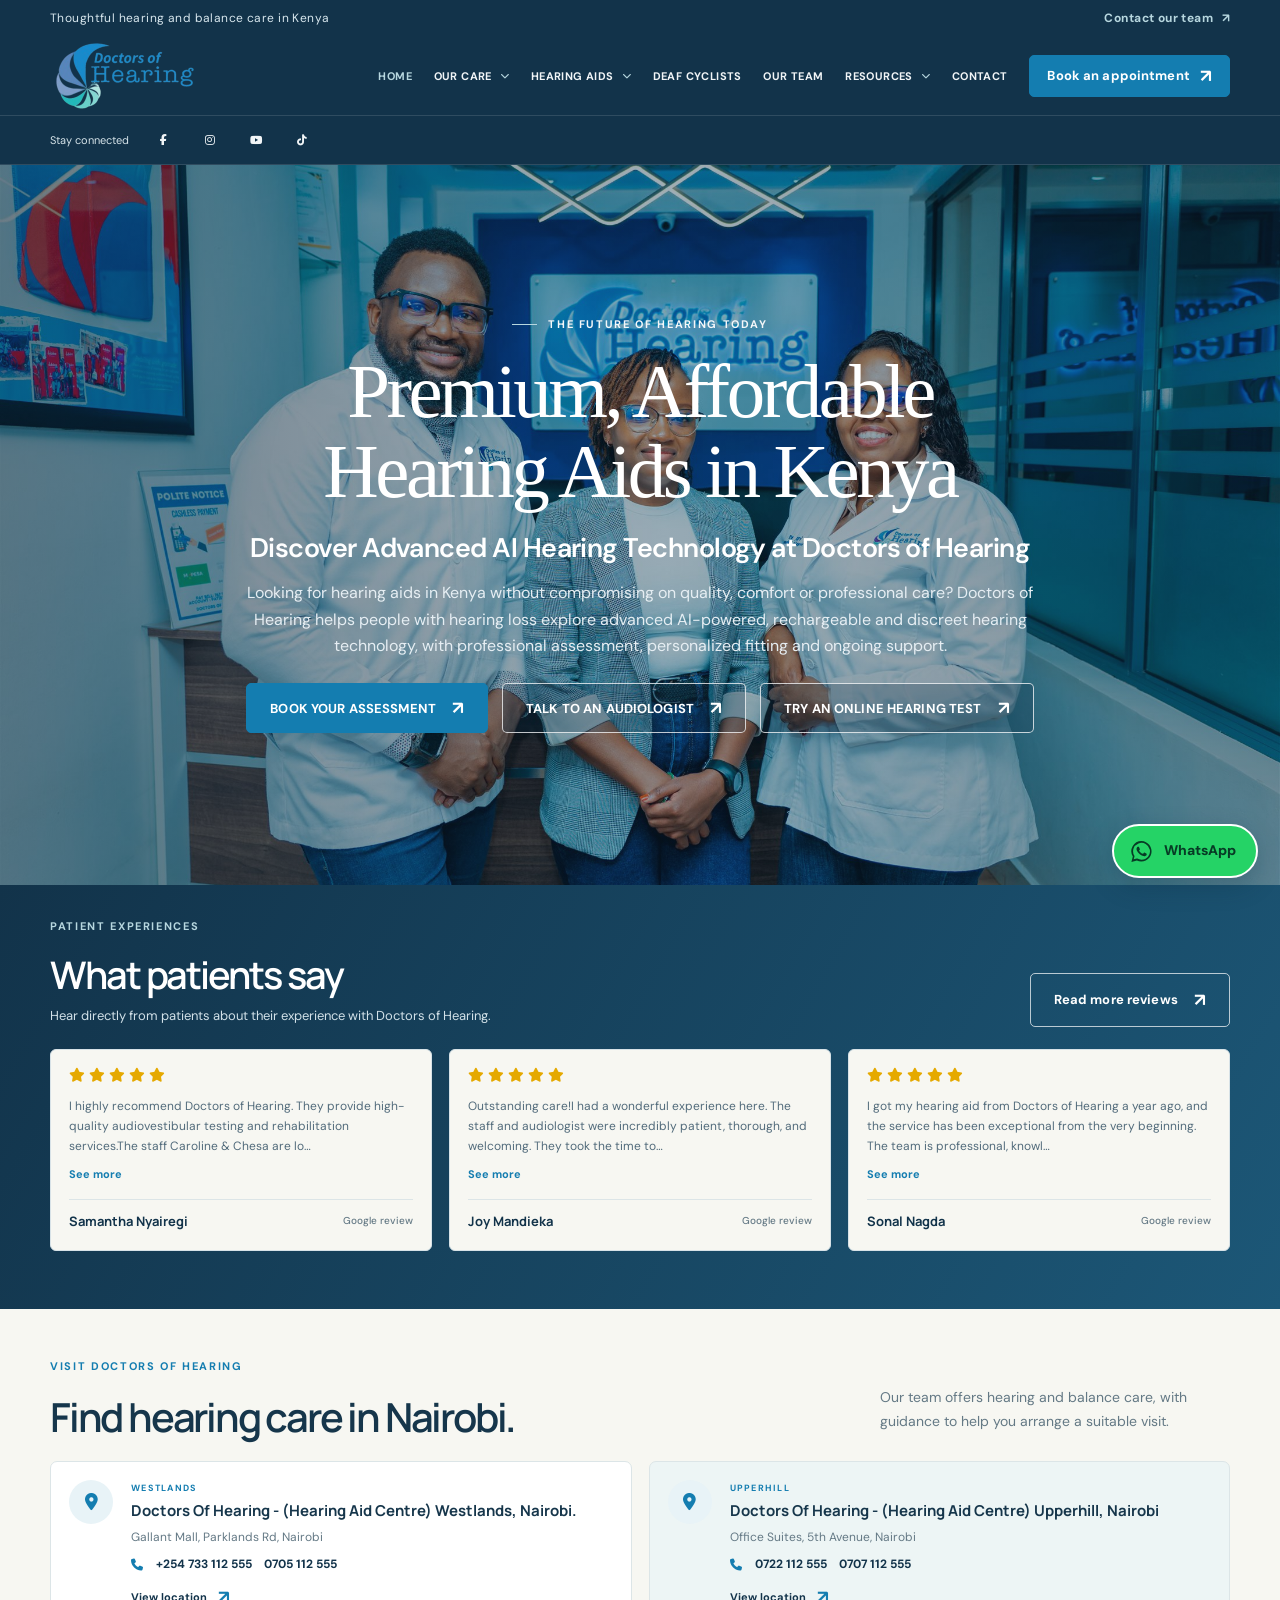
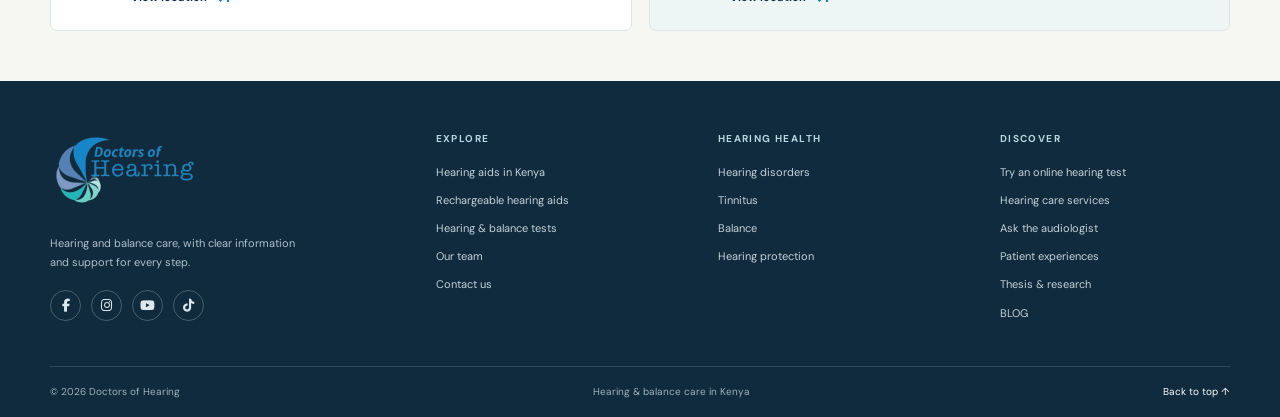
==== commit b98a2aa4: "update" ====
--- a/index.html
+++ b/index.html
@@ -132,11 +132,11 @@
     <section class="section locations-section" id="locations">
       <div class="container">
         <div class="section-heading heading-row">
-          <div><p class="eyebrow">Visit Doctors of Hearing</p><h2>Find care in Nairobi.</h2></div>
+          <div><p class="eyebrow">Visit Doctors of Hearing</p><h2>Find hearing care in Nairobi.</h2></div>
           <p>Our team offers hearing and balance care, with guidance to help you arrange a suitable visit.</p>
         </div>
         <div class="location-grid">
-          <article class="location-card"><span class="location-icon"><i class="fa-solid fa-location-dot" aria-hidden="true"></i></span><div><p class="location-kicker">WESTLANDS</p><h3>Doctors Of Hearing - (Hearing Aid Centre) Westlands, Nairobi.</h3><p class="location-address">Gallant Mall, Parklands Rd, Nairobi</p><div class="location-phones" aria-label="Westlands phone numbers"><a class="location-phone-icon" href="tel:+254724535224" aria-label="Call Westlands"><i class="fa-solid fa-phone" aria-hidden="true"></i></a><a href="tel:+254724535224">0724 535 224</a><a href="tel:+254705112555">0705 112 555</a></div><a class="text-link" href="https://www.google.com/maps/search/?api=1&amp;query=Gallant+Mall%2C+Parklands+Rd%2C+Nairobi" target="_blank" rel="noopener noreferrer">View location <span aria-hidden="true">↗</span></a></div></article>
+          <article class="location-card"><span class="location-icon"><i class="fa-solid fa-location-dot" aria-hidden="true"></i></span><div><p class="location-kicker">WESTLANDS</p><h3>Doctors Of Hearing - (Hearing Aid Centre) Westlands, Nairobi.</h3><p class="location-address">Gallant Mall, Parklands Rd, Nairobi</p><div class="location-phones" aria-label="Westlands phone numbers"><a class="location-phone-icon" href="tel:+254733112555" aria-label="Call Westlands"><i class="fa-solid fa-phone" aria-hidden="true"></i></a><a href="tel:+254733112555">+254 733 112 555</a><a href="tel:+254705112555">0705 112 555</a></div><a class="text-link" href="https://www.google.com/maps/search/?api=1&amp;query=Gallant+Mall%2C+Parklands+Rd%2C+Nairobi" target="_blank" rel="noopener noreferrer">View location <span aria-hidden="true">↗</span></a></div></article>
           <article class="location-card location-card-soft"><span class="location-icon"><i class="fa-solid fa-location-dot" aria-hidden="true"></i></span><div><p class="location-kicker">UPPERHILL</p><h3>Doctors Of Hearing - (Hearing Aid Centre) Upperhill, Nairobi</h3><p class="location-address">Office Suites, 5th Avenue, Nairobi</p><div class="location-phones" aria-label="Upperhill phone numbers"><a class="location-phone-icon" href="tel:+254722112555" aria-label="Call Upperhill"><i class="fa-solid fa-phone" aria-hidden="true"></i></a><a href="tel:+254722112555">0722 112 555</a><a href="tel:+254707112555">0707 112 555</a></div><a class="text-link" href="https://share.google/gV5gFlWXi6eLyMb42" target="_blank" rel="noopener noreferrer">View location <span aria-hidden="true">↗</span></a></div></article>
         </div>
       </div>
--- a/css/styles.css
+++ b/css/styles.css
@@ -62,12 +62,13 @@
 .hero { position: relative; overflow: hidden; background: var(--blue-light); }
 .page-hero { overflow: hidden; background: var(--blue-light); }
 .page-hero-grid { display: grid; grid-template-columns: 1fr .88fr; align-items: center; gap: clamp(38px, 7vw, 90px); min-height: 360px; padding-block: 48px; }
-.page-hero .hearing-aids-title { font-size: clamp(40px, 5vw, 60px); }
-.hearing-aid-color-grid { display: grid; grid-template-columns: repeat(3, minmax(0, 1fr)); gap: 10px; width: min(100%, 390px); justify-self: end; }
-.hearing-aid-color-grid figure { display: grid; min-height: 104px; place-items: center; margin: 0; overflow: hidden; border: 1px solid rgba(18,51,74,.08); border-radius: 6px; background: rgba(255,255,255,.88); }
-.hearing-aid-color-grid img { display: block; width: 88%; height: 96px; object-fit: contain; }
+.page-hero .hearing-aids-title { font-size: clamp(31px, 3.2vw, 38px); }
+.hearing-aids-product-image { background: transparent !important; }
+.hearing-aids-product-image::after { display: none; }
+.hearing-aids-product-image img { object-fit: contain !important; }
+.hearing-aids-product-image figcaption { display: none; }
 .page-hero-grid-no-image { grid-template-columns: minmax(0, 1fr); }
-.page-hero h1 { max-width: 670px; margin-bottom: 19px; font-size: clamp(42px, 5.6vw, 68px); font-weight: 600; letter-spacing: -.06em; line-height: 1.04; }
+.page-hero h1 { max-width: 670px; margin-bottom: 19px; font-size: clamp(31px, 3.2vw, 38px); font-weight: 600; letter-spacing: -.06em; line-height: 1.08; }
 .page-intro { max-width: 610px; margin-bottom: 26px; color: var(--ink-soft); font-size: 17px; line-height: 1.75; }
 .page-hero figure { position: relative; height: 270px; margin: 0; overflow: hidden; border-radius: 5px; background: var(--blue-light); }
 .page-hero figure::after { position: absolute; inset: 40% 0 0; background: linear-gradient(transparent, rgba(12,45,39,.52)); content: ''; }
@@ -160,7 +161,7 @@
 .help-page > .section { padding-block: 56px; }
 .help-page > .care-section { padding-block: 44px 50px; }
 .help-page .care-section .heading-row { gap: 26px; margin-bottom: 20px; }
-.help-page .care-section .section-heading h2 { max-width: 530px; font-size: clamp(34px, 3.5vw, 42px); }
+.help-page .care-section .section-heading h2 { max-width: 530px; font-size: clamp(31px, 3.2vw, 38px); }
 .help-page .expertise-copy .eyebrow { margin-bottom: 9px; font-size: clamp(26px, 3vw, 36px); font-weight: 600; letter-spacing: -.04em; line-height: 1.12; text-transform: none; }
 .help-page .expertise-copy h2 { margin-bottom: 16px; font-size: clamp(23px, 2.5vw, 30px); letter-spacing: -.045em; line-height: 1.18; }
 .help-page .expertise-copy > p:not(.eyebrow) { margin-bottom: 20px; }
@@ -356,12 +357,9 @@
 }
 @media (max-width: 680px) {
   .page-hero-grid { grid-template-columns: 1fr; gap: 26px; padding-block: 44px; }
-  .page-hero h1 { font-size: clamp(40px, 11vw, 58px); }
+  .page-hero h1 { font-size: clamp(31px, 8vw, 38px); }
   .page-intro { font-size: 15px; }
   .page-hero figure { height: clamp(220px, 63vw, 340px); }
-  .hearing-aid-color-grid { width: min(100%, 340px); justify-self: start; gap: 8px; }
-  .hearing-aid-color-grid figure { height: 94px; min-height: 94px; }
-  .hearing-aid-color-grid img { height: 86px; }
   .page-layout { grid-template-columns: 1fr; gap: 30px; padding-block: 44px 52px; }
   .page-aside { max-width: 440px; }
   .page-contact-band > .container { align-items: flex-start; flex-direction: column; }
@@ -405,7 +403,7 @@
 .home-page .hero-actions .button { min-width: 220px; min-height: 50px; background: var(--gold); border-color: var(--gold); text-transform: uppercase; }
 .home-page .hero-actions .button-secondary { background: rgba(18,51,74,.25); border-color: rgba(255,255,255,.75); color: white; }
 .home-page .hero-actions .button-secondary:hover { background: rgba(255,255,255,.15); }
-.home-page .reviews-section { padding-block: 58px; }
+.home-page .reviews-section { padding: 34px 0 58px; }
 .home-page .reviews-heading { margin-bottom: 22px; }
 .home-page .reviews-heading h2 { font-size: clamp(29px, 3.2vw, 38px); }
 .home-page .locations-section { padding-block: 50px; }
@@ -546,6 +544,7 @@
 .contact-info-card h2 { margin: 0 0 17px; font-size: clamp(25px, 3vw, 32px); font-weight: 600; letter-spacing: -.045em; line-height: 1.2; }
 .contact-info-card > p:not(.eyebrow) { margin: 0 0 18px; color: var(--ink-soft); font-size: 14px; line-height: 1.7; }
 .contact-info-links { display: grid; gap: 12px; }
+.contact-details-inline { gap: 16px; margin-top: 26px; }
 .contact-info-links a { display: flex; align-items: center; gap: 12px; color: var(--blue); font-weight: 700; }
 .contact-info-links i { display: grid; width: 36px; height: 36px; flex: 0 0 36px; place-items: center; border-radius: 50%; background: var(--blue-light); color: var(--blue-dark); font-size: 14px; }
 .contact-help-card .text-link { display: inline-flex; align-items: center; gap: 8px; color: var(--blue); font-weight: 700; }
@@ -619,7 +618,8 @@
 /* Team index and individual profiles */
 .profile-list-grid { grid-template-columns: repeat(4, minmax(0, 1fr)); gap: 18px; margin: 0; padding: 34px 0 56px; }
 .profile-list-grid .profile-card { display: flex; min-width: 0; flex-direction: column; gap: 0; overflow: hidden; padding: 0; border: 1px solid var(--line); border-radius: 8px; background: #fff; }
-.profile-list-grid .profile-card > img { width: 100%; height: 210px; aspect-ratio: auto; border-radius: 0; object-fit: cover; object-position: center 24%; }
+.profile-list-grid .profile-card > img { width: 100%; height: 210px; aspect-ratio: auto; border-radius: 0; object-fit: cover; object-position: center 12%; }
+.profile-list-grid .profile-card > img[src*="caroline-wanjiku-maina.png"] { background: var(--blue-light); object-fit: contain; object-position: center bottom; }
 .profile-list-grid .profile-copy { display: flex; flex: 1; flex-direction: column; padding: 17px; }
 .profile-list-grid .profile-copy .eyebrow { display: flex; height: 2.7em; min-height: 0; align-items: flex-start; margin-bottom: 8px; overflow: hidden; font-size: 9px; line-height: 1.35; }
 .profile-list-grid .profile-copy h2 { display: flex; min-height: 2.4em; align-items: flex-start; margin-bottom: 7px; font-size: 19px; line-height: 1.2; }
